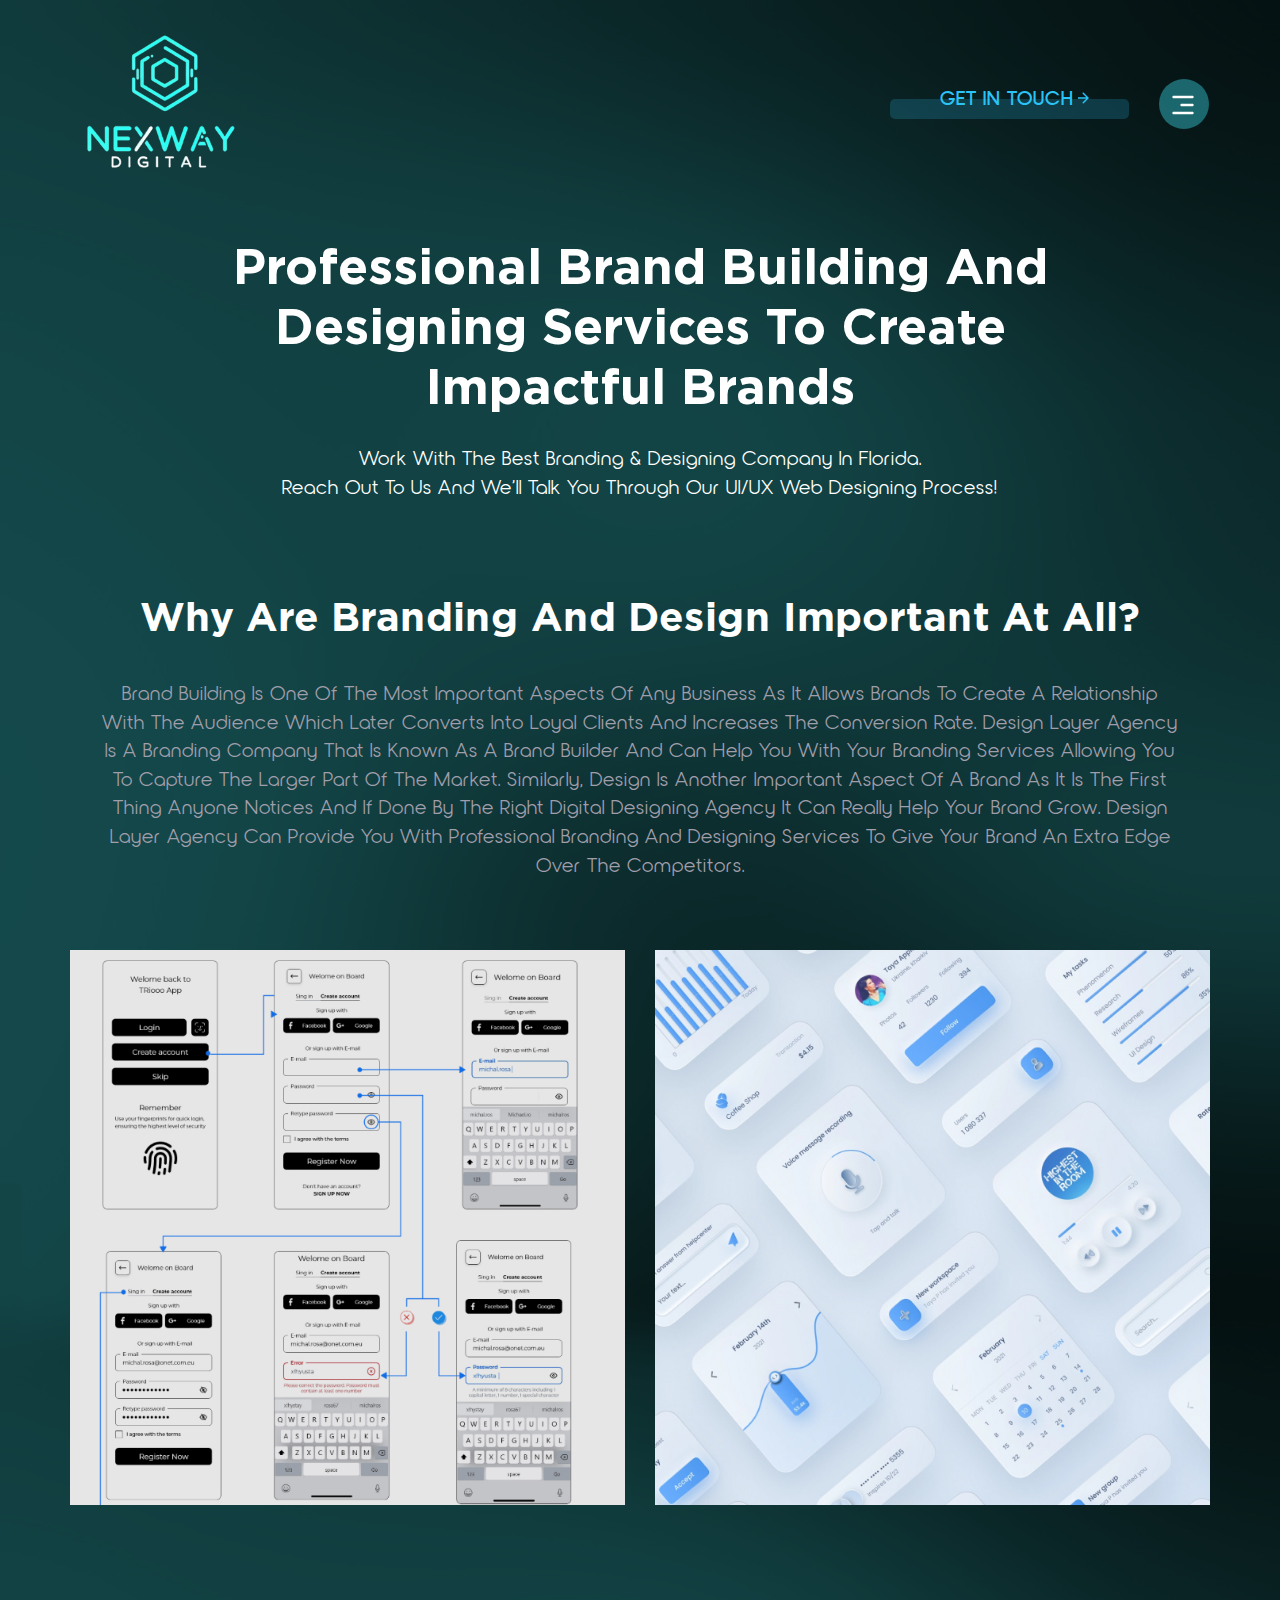
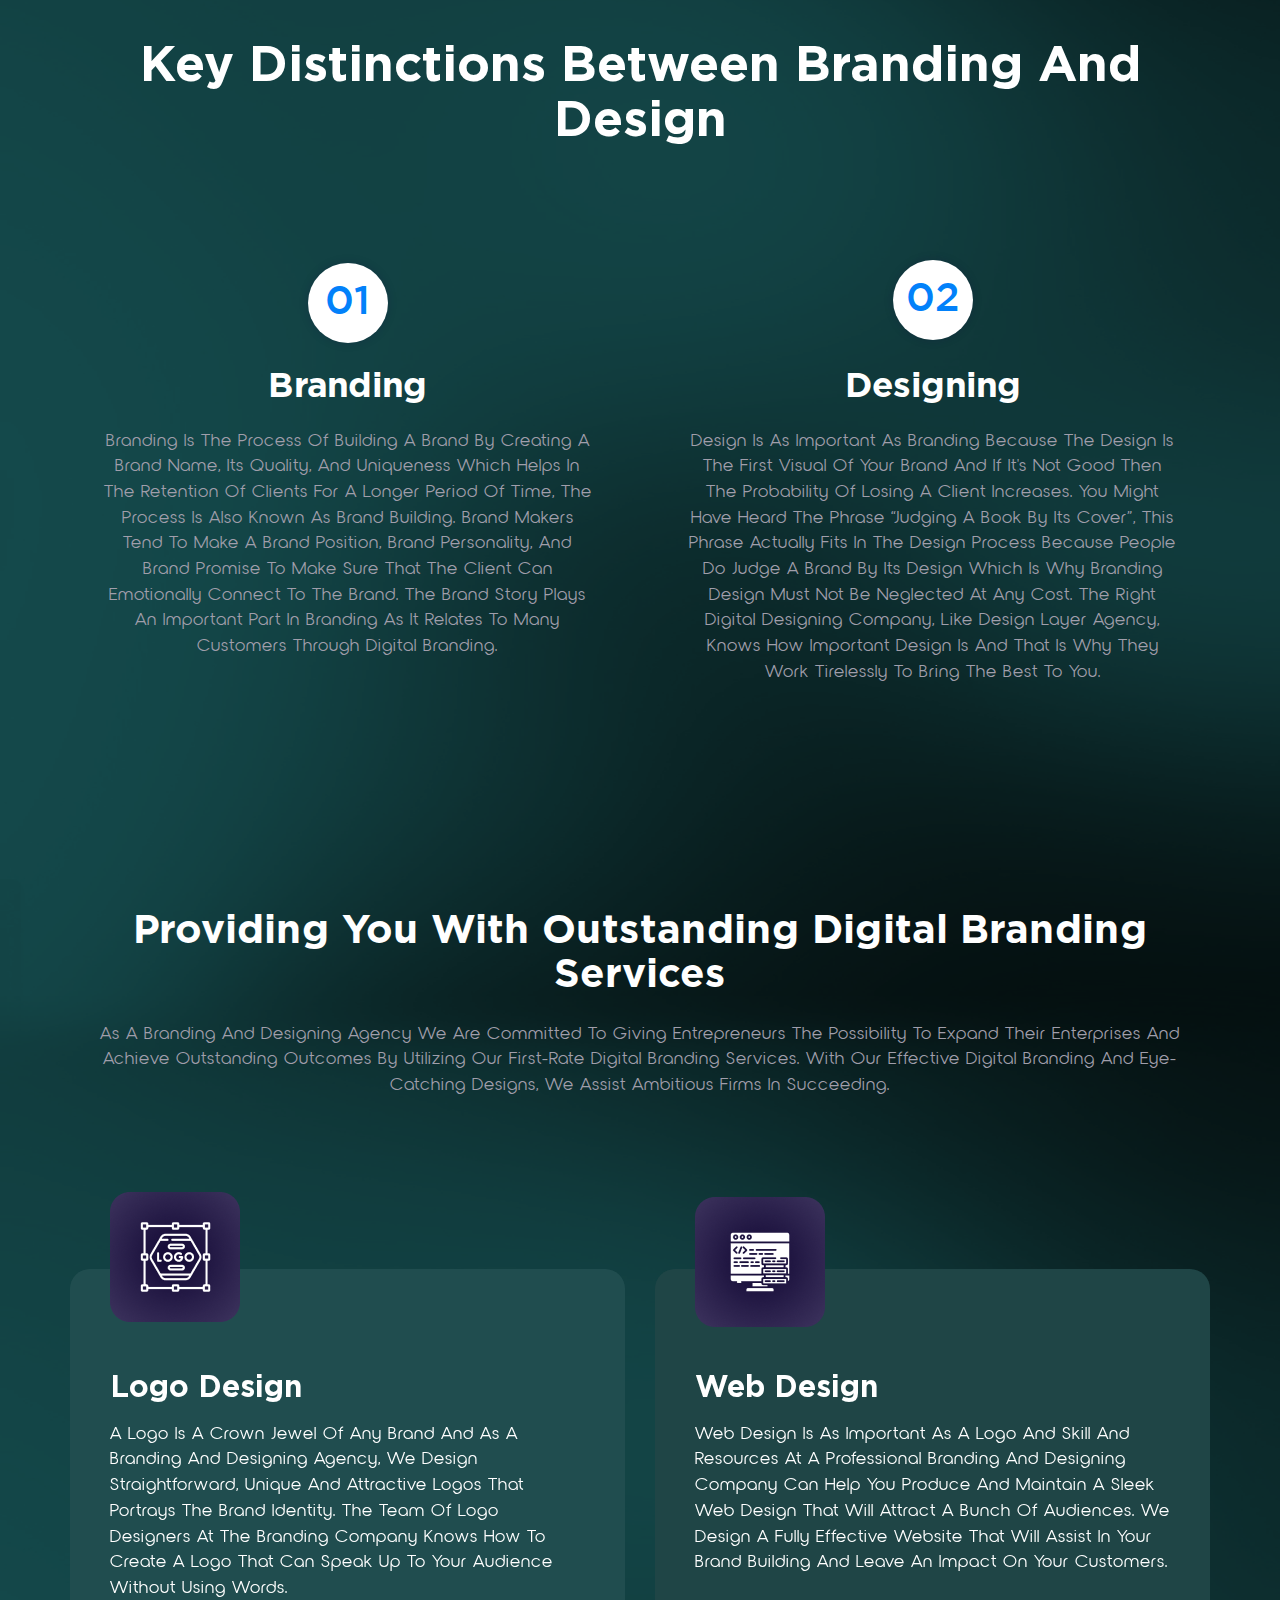
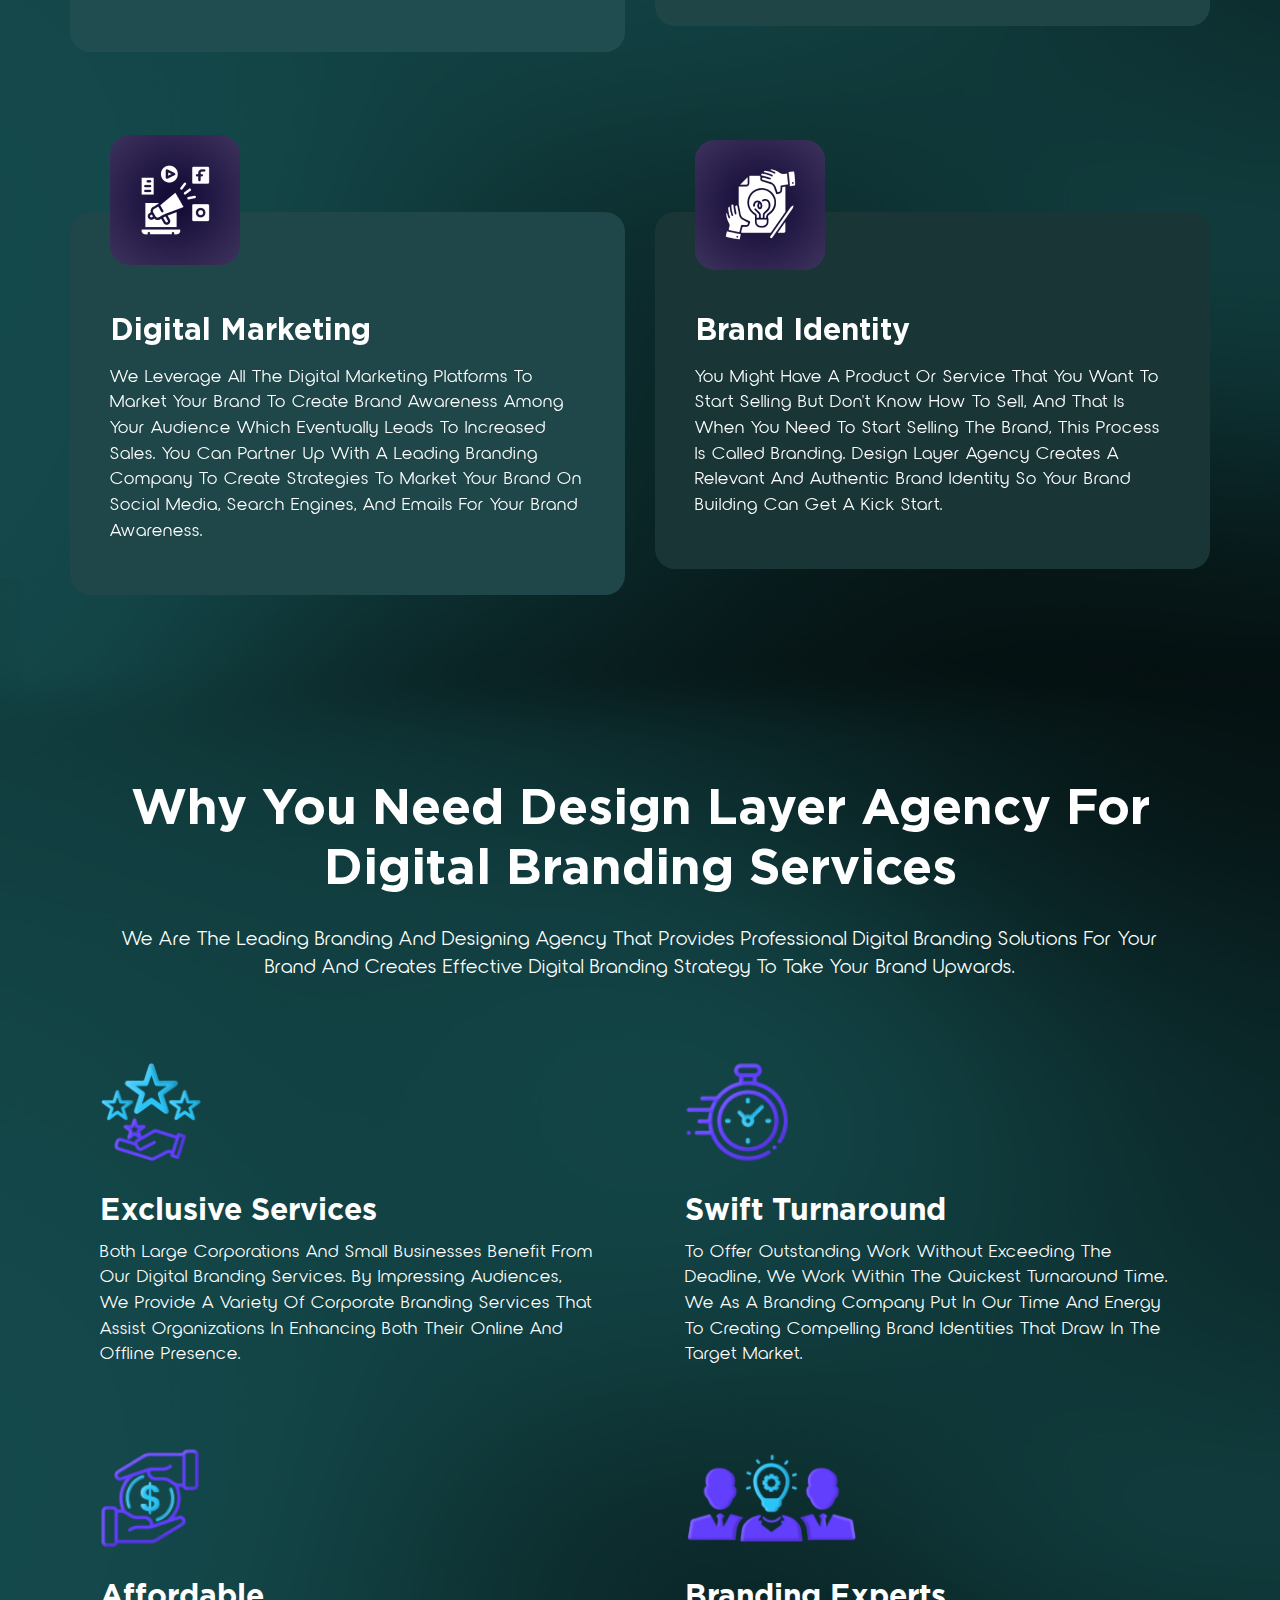
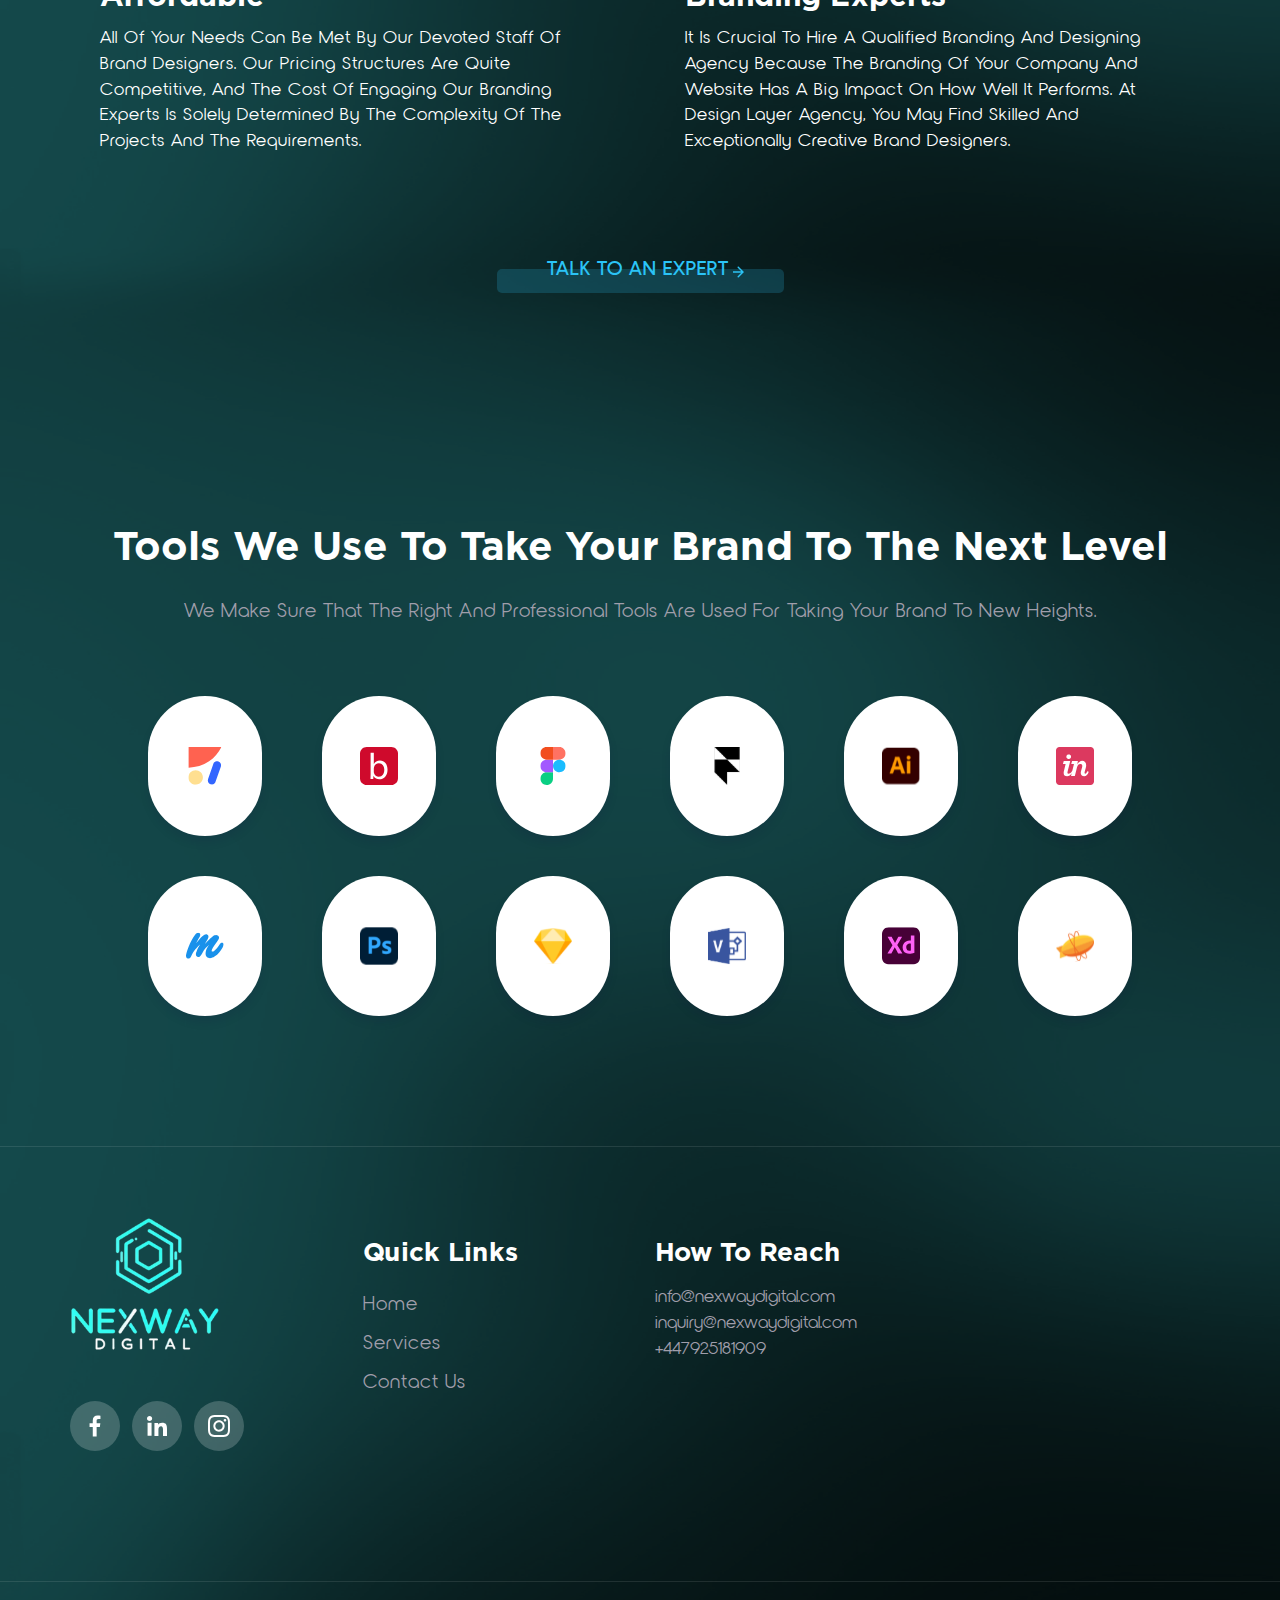
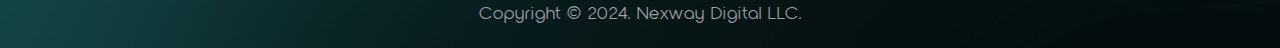
==== branding-designing/index.html @ 8178b251 "feat: shaheer jhfkusadhf" ====
<!DOCTYPE html>
<html lang="en-US">


<!-- Mirrored from www.designlayeragency.com/branding-designing/ by HTTrack Website Copier/3.x [XR&CO'2014], Tue, 12 Mar 2024 09:19:03 GMT -->
<!-- Added by HTTrack --><meta http-equiv="content-type" content="text/html;charset=UTF-8" /><!-- /Added by HTTrack -->
<head>
  <title>Branding and Designing Services - Design Layer Agency</title>
  <meta name="description" content="Work with the best branding & designing company in Florida. Reach out to us and we’ll talk you through our UI/UX web designing process!">
  <meta charset="utf-8">
<meta name="viewport" content="width=device-width,initial-scale=1">
<meta http-equiv="X-UA-Compatible" content="IE=edge">
<meta content="public">
<meta name="copyright" content="Copyright 2022 © Design Layer Agency." />
<meta name="language" content="en">
<meta name="format-detection" content="telephone=no">
<meta property="og:type" content="website">
<meta property="og:site_name" content="Design Layer Agency">
<meta name="geo.region" content="US-FL" />
<meta name="geo.placename" content="Florida" />
<meta name="geo.position" content="27.6648° N; 81.5158° W" />
<meta name="ICBM" content="27.6648° N, 81.5158° W" />
<style>
	._loader {
		position: fixed;
		top: 0;
		width: 100%;
		height: 100vh;
		display: flex;
		background-color: #0a2526;
		justify-content: center;
		align-items: center;
		z-index: 1000;
	}

	._loader img {
		width: 250px;
	}
</style>
<base >
<link rel="canonical" href="index.html">
<link rel="icon" href="../assets/images/favicon.png">
<!-- <link href="../assets/css/fontawesome.min.css" rel="stylesheet"> -->
<link href="../assets/css/style.css" rel="stylesheet">
<link rel="stylesheet" href="../maxcdn.bootstrapcdn.com/bootstrap/3.4.1/css/bootstrap.min.css">
<link rel="stylesheet" href="../assets/css/owl.carousel.min.css">
<link rel="stylesheet" href="../assets/css/owl.theme.default.min.css">
<link rel="stylesheet" href="../assets/fonts/stylesheet.css">
<meta name="google-site-verification" content="5ACDKNVQ5fo7oaI0GVsM3xFn8uontlA8M_yLb-QE9oM" />
<script type="application/ld+json">
{
  "@context": "https://schema.org",
  "@type": "Organization",
  "name": "Design Layer Agency",
  "alternateName": "Design layer agency",
  "url": "https://www.designlayeragency.com/",
  "logo": "https://www.designlayeragency.com/assets/images/logo.svg",
  "contactPoint": {
    "@type": "ContactPoint",
    "telephone": "+1 (305) 395-6482",
    "contactType": "sales",
    "contactOption": "TollFree",
    "areaServed": "US",
    "availableLanguage": "en"
  },
  "sameAs": [
    "https://www.facebook.com/designlayeragencyllc",
    "https://www.instagram.com/designlayeragency/",
    "https://www.linkedin.com/company/83519829/"
  ]
}
</script>

<!-- Google tag (gtag.js) --> <script async src="https://www.googletagmanager.com/gtag/js?id=G-TYD85VSV1M"></script> <script> window.dataLayer = window.dataLayer || []; function gtag(){dataLayer.push(arguments);} gtag('js', new Date()); gtag('config', 'G-TYD85VSV1M'); </script></head>

<body>
  <div class="_loader">
    <img src="../assets/images/nexway logo.png" loading="lazy" />
</div>
<header class="site-header">
    <div class="container">
        <nav class="navbar navbar-default">
            <div class="navbar-header">
                <a class="navbar-brand" href="index.html"><img src="../assets/images/nexway logo.png" class="main-logo"
                        alt="">
                </a>
            </div>
            <div class="main-nav">
                <ul class="nav navbar-nav">
                    <li class="btn-container btn-blue"><a href="javascript: void(0);">get in touch <img
                                src="../assets/images/arrow.png" alt="get in touch" class="lazy"></a></li>
                </ul>
                <div class="toggle-menu">
                    <a href="javascript:void(0)">
                        <img src="../assets/images/toggle-menu.svg" alt="menu" class="lazy">
                    </a>
                </div>
            </div>
        </nav>
    </div>
</header>
<section class="main-menu-nav" style=" background: #0a2526">
  <div class="hero-main-rp container">
    <div class="cancel-btn">
      <a href="javascript:void(0)">Menu<img src="../assets/images/cancel.svg" alt="cancel button" class="lazy"></a>
    </div>
    <div class="row">
      <div class="col-md-12">
          <div class="navbar-header">
              <a class="navbar-brand" href="index.html"><img src="../assets/images/nexway logo.png"
                      class="main-logo" alt=""></a>
          </div>
          <div class="menu-nav">
              <ul class="fancy-menu ">
                  <li><a href="index.html">Home</a></li>
                  <li><a href="../services/index.html">services</a></li>
                  <!-- <li><a href="javascipt: void(0);">about</a></li> -->
                  <!-- <li><a href="/blogs/">digital trends</a></li> -->
                  <li><a href="../contact/index.html">contact</a></li>
              </ul>
          </div>
          <div class="social-icons-head">
              <ul>
                  <li><a target="_blank" href="javascipt: void(0);"><img src="../assets/images/facebook-head.svg"
                              alt="facebook" class="lazy"></a></li>
                  <li><a target="_blank" href="javascipt: void(0);"><img src="../assets/images/linkedin-head.svg"
                              alt="linkedin" class="lazy"></a></li>
                  <li><a target="_blank" href="javascipt: void(0);"><img src="../assets/images/insta-head.svg"
                              alt="instagram" class="lazy"></a></li>
              </ul>
          </div>
      </div>
  </div>
  </div>
</section>  <section class="inner-banner service-banner inner-service-banner">
    <div class="hero-main-rp container">
      <div class="row">
        <div class="col-md-10">
          <h1>Professional Brand Building and Designing Services To Create Impactful Brands</h1>
          <p>Work with the best branding & designing company in Florida. <br />Reach out to us and we’ll talk you through our UI/UX web designing process!</p>
        </div>
      </div>
    </div>
  </section>
  <section class="inner-service-secone">
    <div class="hero-main-rp container">
      <div class="row">
        <div class="col-md-12">
          <h2>Why are branding and design important at all?</h2>
          <p>Brand building is one of the most important aspects of any business as it allows brands to create a relationship with the audience which later converts into loyal clients and increases the conversion rate. Design Layer Agency is a branding company that is known as a brand builder and can help you with your branding services allowing you to capture the larger part of the market. Similarly, design is another important aspect of a brand as it is the first thing anyone notices and if done by the right digital designing agency it can really help your brand grow. Design Layer Agency can provide you with professional branding and designing services to give your brand an extra edge over the competitors. </p>
        </div>
      </div>
      <div class="row">
        <div class="col-md-6">
          <img src="../assets/images/branding-img1.jpg" alt="branding" class="lazy">
        </div>
        <div class="col-md-6">
          <img src="../assets/images/branding-img2.jpg" alt="designing" class="lazy">
        </div>
      </div>
    </div>
  </section>
  <section class="inner-service-sectwo">
    <div class="hero-main-rp container">
      <h2> Key Distinctions Between Branding and Design</h2>
      <div class="row">
        <div class="col-md-6">
          <div class="ui-box">
            <div class="head">
              <h3>01</h3>
            </div>
            <div class="contnt">
              <h4>Branding </h4>
              <p>Branding is the process of building a brand by creating a brand name, its quality, and uniqueness which helps in the retention of clients for a longer period of time, the process is also known as brand building. Brand makers tend to make a brand position, brand personality, and brand promise to make sure that the client can emotionally connect to the brand. The brand story plays an important part in branding as it relates to many customers through digital branding.</p>
            </div>
          </div>
        </div>
        <div class="col-md-6 mobile-bottom">
          <div class="ui-box">
            <div class="head">
              <h3>02</h3>
            </div>
            <div class="contnt">
              <h4>Designing</h4>
              <p>Design is as important as branding because the design is the first visual of your brand and if it's not good then the probability of losing a client increases. You might have heard the phrase “judging a book by its cover”, this phrase actually fits in the design process because people do judge a brand by its design which is why branding design must not be neglected at any cost. The right digital designing company, like Design Layer Agency, knows how important design is and that is why they work tirelessly to bring the best to you.</p>
            </div>
          </div>
        </div>
      </div>
    </div>
  </section>
  <section class="inner-service-secthree">
    <div class="hero-main-rp container">
      <h2> Providing you with outstanding digital branding services</h2>
      <p>As a branding and designing agency we are committed to giving entrepreneurs the possibility to expand their enterprises and achieve outstanding outcomes by utilizing our first-rate digital branding services. With our effective digital branding and eye-catching designs, we assist ambitious firms in succeeding.</p>
      <div class="row">
        <div class="col-md-6">
          <div class="web-design-box">
            <div class="head">
              <img src="../assets/images/logo-design.png" alt="logo designing" class="lazy">
            </div>
            <div class="contnt">
              <h3>Logo Design</h3>
              <p>A logo is a crown jewel of any brand and as a branding and designing agency, we design straightforward, unique and attractive logos that portrays the brand identity. The team of logo designers at the branding company knows how to create a logo that can speak up to your audience without using words. </p>

            </div>
          </div>
        </div>
        <div class="col-md-6">
          <div class="web-design-box">
            <div class="head">
              <img src="../assets/images/web-design.png" alt="web designing" class="lazy">
            </div>
            <div class="contnt">
              <h3>Web Design</h3>
              <p>Web design is as important as a logo and skill and resources at a professional branding and designing company can help you produce and maintain a sleek web design that will attract a bunch of audiences. We design a fully effective website that will assist in your brand building and leave an impact on your customers. </p>

            </div>
          </div>
        </div>
      </div>
      <div class="row">
        <div class="col-md-6">
          <div class="web-design-box">
            <div class="head">
              <img src="../assets/images/digital-marketing.png" alt="digital marketing" class="lazy">
            </div>
            <div class="contnt">
              <h3>Digital Marketing</h3>
              <p>We leverage all the digital marketing platforms to market your brand to create brand awareness among your audience which eventually leads to increased sales. You can partner up with a leading branding company to create strategies to market your brand on social media, search engines, and emails for your brand awareness.</p>
            </div>
          </div>
        </div>
        <div class="col-md-6">
          <div class="web-design-box">
            <div class="head">
              <img src="../assets/images/brand-identity.png" alt="brand identity" class="lazy">
            </div>
            <div class="contnt">
              <h3>Brand Identity</h3>
              <p>You might have a product or service that you want to start selling but don't know how to sell, and that is when you need to start selling the brand, this process is called branding. Design Layer Agency creates a relevant and authentic brand identity so your brand building can get a kick start. </p>

            </div>
          </div>
        </div>
      </div>
    </div>
  </section>
  <section class="inner-service-secfive">
    <div class="hero-main-rp container">
      <h2> Why You Need Design Layer Agency For Digital Branding Services</h2>
      <p>We are the leading branding and designing agency that provides professional digital branding solutions for your brand and creates effective digital branding strategy to take your brand upwards. </p>
      <div class="row">
        <div class="col-md-6">
          <div class="web-design-box">
            <div class="head">
              <img src="../assets/images/exclusive.png" alt="design layer agency" class="lazy">
            </div>
            <div class="contnt">
              <h3>Exclusive Services</h3>
              <p>Both large corporations and small businesses benefit from our digital branding services. By impressing audiences, we provide a variety of corporate branding services that assist organizations in enhancing both their online and offline presence.</p>
            </div>
          </div>
        </div>
        <div class="col-md-6">
          <div class="web-design-box">
            <div class="head">
              <img src="../assets/images/swift.png" alt="swift" class="lazy">
            </div>
            <div class="contnt">
              <h3>Swift Turnaround</h3>
              <p>To offer outstanding work without exceeding the deadline, we work within the quickest turnaround time. We as a branding company put in our time and energy to creating compelling brand identities that draw in the target market.</p>
            </div>
          </div>
        </div>
      </div>
      <div class="row">
        <div class="col-md-6">
          <div class="web-design-box">
            <div class="head">
              <img src="../assets/images/affordable.png" alt="affordable" class="lazy">
            </div>
            <div class="contnt">
              <h3>Affordable</h3>
              <p>All of your needs can be met by our devoted staff of brand designers. Our pricing structures are quite competitive, and the cost of engaging our branding experts is solely determined by the complexity of the projects and the requirements.</p>
            </div>
          </div>
        </div>
        <div class="col-md-6">
          <div class="web-design-box">
            <div class="head">
              <img src="../assets/images/branding-expert.png" alt="branding expert" class="lazy">
            </div>
            <div class="contnt">
              <h3>Branding Experts</h3>
              <p>It is crucial to hire a qualified branding and designing agency because the branding of your company and website has a big impact on how well it performs. At Design Layer Agency, you may find skilled and exceptionally creative brand designers.</p>
            </div>
          </div>
        </div>
      </div>
      <div class="readmore-sec-home">
        <div class="btn-container btn-blue" style="margin: 0 auto;">
          <a href="javascript:void(Tawk_API.toggle())">talk to an expert <img src="../assets/images/arrow.png" alt="contact us" class="lazy"></a>
        </div>
      </div>
    </div>
  </section>
  <section class="inner-service-secsix">
    <div class="hero-main-rp container">
      <h2> Tools We Use To Take Your Brand To The Next Level</h2>
      <p>We make sure that the right and professional tools are used for taking your brand to new heights.</p>
      <div class="creativity">
        <ul>
          <li><img src="../assets/images/c1.svg" alt="figma" class="lazy"></li>
          <li><img src="../assets/images/c2.svg" alt="designing" class="lazy"></li>
          <li><img src="../assets/images/c3.svg" alt="figma" class="lazy"></li>
          <li><img src="../assets/images/c4.svg" alt="illustrator" class="lazy"></li>
          <li><img src="../assets/images/c5.svg" alt="photoshop xd" class="lazy"></li>
          <li><img src="../assets/images/c6.svg" alt="logo designing" class="lazy"></li>
          <li><img src="../assets/images/c7.svg" alt="ui and ux designing" class="lazy"></li>
          <li><img src="../assets/images/c8.svg" alt="web designing" class="lazy"></li>
          <li><img src="../assets/images/c9.svg" alt="web app design" class="lazy"></li>
          <li><img src="../assets/images/c10.svg" alt="custom design" class="lazy"></li>
          <li><img src="../assets/images/c11.svg" alt="brand designing" class="lazy"></li>
          <li><img src="../assets/images/c12.svg" alt="branding and designing" class="lazy"></li>
        </ul>
      </div>
    </div>
  </section>

  <script>
    $('.desgin-process a').click(function(e) {
      e.preventDefault();

      let box = $(this).parent('.process-box');

      $('.process-box.active .heading-process').fadeIn();
      $('.process-box.active .inner-box-process').fadeOut();
      $('.process-box.active').removeClass('active');

      $(box).find('.heading-process').fadeOut();
      $(box).find('.inner-box-process').fadeIn();
      $(box).addClass('active');
    })
  </script>
  <!--Start Footer-->
  <script type="text/javascript" src="../assets/js/sparkles.js"></script>
<script src="../../ajax.googleapis.com/ajax/libs/jquery/3.6.0/jquery.min.js"></script>
<script src="../../maxcdn.bootstrapcdn.com/bootstrap/3.4.1/js/bootstrap.min.js"></script>
<script src="../assets/js/owl.carousel.min.js"></script>
    <footer class="main-footer">

      <div class="footer-row2">
        <div class="container">
            <div class="row">
                <div class="col-lg-3">
                    <a href="index.html">
                        <img src="../assets/images/nexway logo.png" class="main-logo" alt="">
                    </a>
                    <ul class="social-footer">
                        <li><a target="_blank" href="javascipt: void(0);"><img src="../assets/images/facebook.svg"
                                    alt="facebook" class="lazy"></a></li>
                        <li><a target="_blank" href="javascipt: void(0);"><img src="../assets/images/linkdin.svg"
                                    alt="linkedin" class="lazy"></a></li>
                        <li><a target="_blank" href="javascipt: void(0);"><img src="../assets/images/instagram.svg"
                                    alt="instagram" class="lazy"></a></li>
                    </ul>
                    
                </div>
                <!-- <div class="col-lg-3">
                    <h3>services</h3>
                    <ul class="footer-links">
                        <li><a href="javascipt: void(0);">Branding & Designing</a></li>
                        <li><a href="javascipt: void(0);">Digital Marketing & Sales
                                Optimization</a></li>
                        <li><a href="javascipt: void(0);">Web & Mobile App Development</a></li>
                    </ul>
                </div> -->
                <div class="col-lg-3">
                    <h3>quick links</h3>
                    <ul class="footer-links">
                        <li><a href="../index.html">Home </a></li>
                        <li><a href="./services/index.html">Services</a></li>
                        <li><a href="./contact/index.html">Contact Us</a></li>
                    </ul>
                </div>
                <div class="col-lg-3">
                    <!-- <h3><img src="assets/images/usa-flag.png" alt="usa branch" class="lazy">USA Branch</h3>
                    <p>Registered Office 450 South Orange Avenue, 7th Floor, Orlando, FL 32807</p> -->
                    <h3>How to Reach</h3>
                    <a href="mailto: info@nexwaydigital.com" class="cntct-footer">info@nexwaydigital.com</a>
                    <a href="mailto: inquiry@nexwaydigital.com" class="cntct-footer">inquiry@nexwaydigital.com</a>
                    <br>
                    <a href="tel:+447925181909" class="cntct-footer">+447925181909</a>
                    <br>
                    <!--<h3><img src="assets/images/uk-flag.png" alt="uk branch" class="lazy">UK Branch</h3>-->
                    <!--<p>4 Mann Island, Liverpool L3 1BP, UK</p>-->
                    <!--<a href="tel:+13053956482" class="cntct-footer">+44 161-791-2510</a>-->
                    <!--<a href="mailto:info@designlayeragency.com" class="cntct-footer">info@designlayeragency.com</a>-->
                </div>
            </div>
        </div>
    </div>
    <div class="footer-siteinfo">
        <div class="container">
            <div class="row">
                <div class="col-md-12">
                    <p>Copyright © 2024. <a href="javascript:;">Nexway Digital LLC</a>.</p>
                </div>
            </div>
        </div>
    </div>
    </footer>
<script type="text/javascript">
    $(document).ready(function() {
        $('.owl-case-study').owlCarousel({
            loop: true,
            items: 1,
            stagePadding: 130,
            center: true,
            margin: 60,
            dots: false,
            // autoplay:true,
            responsiveClass: true,

            responsive: {
                0: {
                    items: 1
                },
                320: {
                    items: 1,
                    stagePadding: 30,
                    margin: 20,
                    center: false,
                },
                414: {
                    items: 1,
                    stagePadding: 30,
                    margin: 20,
                    center: false,
                },
                600: {
                    items: 1,
                    stagePadding: 50,
                    margin: 20
                },
                1024: {
                    items: 1,
                    stagePadding: 50,
                    margin: 20
                },
                1025: {
                    items: 1,
                    stagePadding: 50,
                    margin: 20
                }
            }
        });
        $('.owl-testimonials').owlCarousel({
            loop: true,
            items: 1,
            center: true,
            margin: 30,
            autoplay: true,
            navText: ["<img src='/assets/images/right-arrow.svg'>", "<img src='../assets/images/left-arrow.svg'>"],
            nav: true,
            // stagePadding: 150,
            dots: false,
            responsiveClass: true,

            responsive: {
                0: {
                    items: 1,
                    nav: true
                },
                414: {
                    items: 1,
                    nav: false
                },
                600: {
                    items: 1,
                    nav: false
                },
                1000: {
                    items: 1,
                }
            }
        });
        $('.owl-industries').owlCarousel({
            loop: true,
            items: 1,
            margin: 30,
            // autoplay:true,
            navText: ["<img src='/assets/images/left-arrow-abt.svg'>", "<img src='../assets/images/right-arrow-abt.svg'>"],
            nav: true,
            // stagePadding: 150,
            dots: false,
            responsiveClass: true,

            responsive: {
                0: {
                    items: 1,
                },
                600: {
                    items: 2,
                },
                1000: {
                    items: 4,
                }
            }
        });
        $('.portfolio-slider').owlCarousel({
            loop: true,
            items: 1,
            margin: 30,
            navText: ["<img src='/assets/images/left-arrow-abt.svg'>", "<img src='../assets/images/right-arrow-abt.svg'>"],
            nav: true,
            dots: false,
            responsiveClass: true,
            responsive: {
                0: {
                    items: 1,
                },
                600: {
                    items: 1,
                },
                1000: {
                    items: 2,
                }
            }
        });
        $('.owl-related-blogs').owlCarousel({
            loop: true,
            items: 1,
            margin: 30,
            navText: ["<img src='/assets/images/left-arrow-abt.svg'>", "<img src='../assets/images/right-arrow-abt.svg'>"],
            nav: true,
            dots: false,
            responsiveClass: true,
            responsive: {
                0: {
                    items: 1,
                },
                600: {
                    items: 1,
                },
                1000: {
                    items: 3,
                }
            }
        });
    });
    jQuery(document).on('click', '.service-tabs-section .nav li a', function(event) {
        event.preventDefault();

        jQuery('html, body').animate({
            scrollTop: jQuery(jQuery.attr(this, 'href')).offset().top
        }, 1400);
    });
    $(document).ready(function() {
        $(".service-tabs-section .nav li").click(function() {
            if (!$(this).hasClass('active')) {
                $(".service-tabs-section .nav li").removeClass("active");
                $(this).addClass("active");
            }
        });
    });
    $('.toggle-menu').click(function(e) {
        e.preventDefault();
        $('.main-menu-nav').toggleClass('show');
    })
    $('.cancel-btn').click(function(e) {
        e.preventDefault();
        $('.main-menu-nav').toggleClass('show');
    })
</script>
<script>
    $('.testimonials-box .readmore').click(function() {
        $(this).parents('.testimonials-box').find('span').fadeIn();
        $(this).fadeOut();
    })
</script>
<script>
    var isloading = true;

    function removeLoading() {
        if (isloading) {
            $("head").append(`<link rel="stylesheet" href="https://cdn.jsdelivr.net/npm/@fortawesome/fontawesome-free@6.1.1/css/fontawesome.min.css" integrity="sha384-zIaWifL2YFF1qaDiAo0JFgsmasocJ/rqu7LKYH8CoBEXqGbb9eO+Xi3s6fQhgFWM" crossorigin="anonymous">
         <script src="https://cdnjs.cloudflare.com/ajax/libs/jquery.lazyload/1.9.1/jquery.lazyload.js" integrity="sha512-FwqNPb8ENFXApJKNgRgYq5ok7VoOf5ImaOdzyF/xe/T5jdd/S0xq0CXBLDhpzaemxpQ61X3nLVln6KaczwhKgA==" crossorigin="anonymous" referrerpolicy="no-referrer"><\/script>
         <script type="text/javascript">
var Tawk_API=Tawk_API||{}, Tawk_LoadStart=new Date();
(function(){
var s1=document.createElement("script"),s0=document.getElementsByTagName("script")[0];
s1.async=true;
s1.src='https://embed.tawk.to/6318b3c554f06e12d8934fe5/1gcc7sfv7';
s1.charset='UTF-8';
s1.setAttribute('crossorigin','*');
s0.parentNode.insertBefore(s1,s0);
})();
<\/script>
         `);

            $('.myLazy').each(function() {
                $(this).attr("src", $(this).attr('data-src'))
            })
            isloading = false
        }
    }
    $(document).mousemove(removeLoading)
    $(document).on("touchmove", removeLoading)
    setInterval(removeLoading, 15000);
</script>
<script type="text/javascript">
    const sparkles = new Sparkles({
        imagesArray: [
            "assets/images/React.svg",
            "../assets/images/Vue.svg",
            "../assets/images/Angular.svg",
            "../assets/images/PHP.svg",
            "../assets/images/Laravel.svg",
            "../assets/images/Symfony.svg",
            "../assets/images/Nest.svg",
            "../assets/images/Node.svg",
            "../assets/images/Swift.svg",
            "../assets/images/Mariadb.svg",
            "../assets/images/Postgre.svg",
            "../assets/images/AWS.svg",
            "../assets/images/Azure.svg",
            "../assets/images/Docker.svg",
            "../assets/images/Sketch.svg",
            "../assets/images/Figma.svg",
            "../assets/images/XD.svg",
            "../assets/images/PS.svg",
            "../assets/images/AI.svg",
        ],
        canvasId: 'canvas',
        numLines: 40000,
        fieldOfView: 15,
        color: '#623EFD',
        timeout: 2500,
        targetCoefficient: 0.010,
        compressionSpeed: 2.8,
    });
    sparkles.init();
</script>
<script>
    var vid = document.getElementById("myVideo");
    vid.playbackRate = 4;
</script>
<script>
    window.addEventListener('load', function() {
        $("head").append(`<script type="text/javascript" src="../assets/js/particle-image.js"><\/script>`);
        $('._loader').fadeOut();
        let options = {
            root: document,
            rootMargin: '0px',
            threshold: 0.5
        }
        var count = 0
        let callback = (entries, observer) => {
            entries.forEach(entry => {
                if (entry.isIntersecting) {
                    entry.target.classList.add("clip-animate");
                }
            });
        };

        let observer = new IntersectionObserver(callback, options);


        let target = document.querySelectorAll('.animate-in-future');

        target.forEach(animateOnIntersection);

        function animateOnIntersection(item, index) {
            observer.observe(item);
        }
    })
</script>  <!--End Footer-->
</body>


<!-- Mirrored from www.designlayeragency.com/branding-designing/ by HTTrack Website Copier/3.x [XR&CO'2014], Tue, 12 Mar 2024 09:19:08 GMT -->
</html>
---- assets/css/style.css ----
/* width */
::-webkit-scrollbar {
    width: 10px;
  }
  
  /* Track */
  ::-webkit-scrollbar-track {
    background: #070513;
  }
  
  /* Handle */
  ::-webkit-scrollbar-thumb {
    background: #0a2526;
      border-radius: 30px
  }
  
  /* Handle on hover */
  ::-webkit-scrollbar-thumb:hover {
    background: #311d87;
  }
body {
    background-image: url('../images/body.png');
    background-color: #0a2526 !important;
    background-size: 100% 100%;
    background-repeat: repeat;
    background-blend-mode: overlay; 
}
p{
    font-family: 'Nordeco';
    font-style: normal;
    font-size: 20px;
    color: #A09EAB;
    text-transform: capitalize;
    letter-spacing: 1px;

}
section#page404 {
      display: flex;
      justify-content: center;
      align-items: center;
      flex-wrap: wrap;
      flex-direction: column;
    min-height: 100vh;
}
section.homepage-sectionsecond .col-lg-6.gsap-fixed-sidebar {
    padding-top: 100px;
    position: sticky;
    top: 0;
}
section#page404 h3{
    font-family: 'Gotham';
font-style: normal;
font-weight: 400;
font-size: 40px;
line-height: 150%;
text-align: center;
text-transform: capitalize;
color: #FFFFFF;
}
.banner-content{
    display: flex;
    flex-direction: column;
    justify-content: center;
    align-items: center;
    text-align: center;
    margin-top: 60px;
}
section#page404 .btn-blue {
    margin-left: auto;
    margin-right: auto;
}
.mx-auto{
    margin:auto;
}
section#page404 .img{
    max-width: 100%;
    width: 600px;
}
a.readmore {
    color: #2bc4f7;
}



.btn-container{
    position: relative;
    padding: 0 !important;
    width: max-content;
}
.btn-container button,
.btn-container a{
    position: relative;    
    text-transform: uppercase;
    font-family: 'Nordeco';
    font-style: normal;
    font-weight: 600;
    font-size: 20px;
    padding-top: 10px !important;
    padding-bottom: 10px !important;
    padding-left: 50px !important;
    outline: none;
    box-shadow: none;
    background: transparent;
    border: none;
    text-decoration: none !important;
    display: block;
    letter-spacing: 1px;
    padding-right: 55px !important;
}

.btn-container::after{
    content: '';
    opacity: 0.2;
    border-radius: 5px;
    width: 100%;
    height: 50%;
    position: absolute;
    bottom: 0;
    left: 0;
    pointer-events: none;
    transition: 0.6s;
    
}
 .btn-container img {
    transition: 0.6s;
    position: absolute;
    bottom: 15px;
    margin-left: 4px;
}
.btn-container:hover img {
    transform: translateX(10px);
}
.btn-container:hover:after{
    height: 100%;
}

.btn-sm button,
.btn-sm a{
    font-style: normal;
    font-weight: 600;
    font-size: 16px;
    padding-top: 10px !important;
    padding-bottom: 10px !important;
    padding-left: 40px !important;
    padding-right: 45px !important;
}


.btn-blue button,
.btn-blue a {
    color: #2BC4F7 !important;
}
.btn-blue:after {
    background: #2BC4F7;
}
.btn-blue:hover:after {
    background: #2BC4F7;
    opacity: 0.25;
}

.btn-pirple button,
.btn-pirple a {
    color: #623EFD !important;
}
.btn-pirple:after {
    background: #623EFD;
}




.site-header .navbar {
    display: flex;
    justify-content: flex-start;
    flex-flow: row nowrap;
    align-items: center;
    background: transparent;
    border-color: transparent;
    margin-bottom: 0px;
    padding-bottom: 16px;
} 


.site-header {
    padding-top: 30px;
    /* padding-bottom: 30px; */
    margin-bottom: 30px;
    background: transparent;
    position: absolute;
    width: 100%;
    z-index: 999;
    /* border-bottom: solid 1px #2BC4F720 ; */
}


.site-header .main-nav {
    width: 100%;
    display: flex;
    justify-content: flex-end;
}
.site-header .main-nav .nav .btn-header {
    margin-left: 24px;
    margin-right: 32px;
}
.site-header .navbar-header .navbar-brand {
    float: none;
    height: auto;
    display: inline-block;
    padding-top: 0.3125rem;
    padding-bottom: 0.3125rem;
    margin-right: 1rem;
    font-size: 1.25rem;
    line-height: inherit;
    white-space: nowrap;
}


.toggle-menu {
    background: #3eecfd61;
    padding-top: 10px;
    padding-left: 8px;
    border-radius: 30px;
    height: 50px;
    width: 50px;
    margin-left: 30px;
    cursor: pointer;
}


.headr-icon {
    padding-top: 24px;
    margin-bottom: 0px;
    display: flex;
    list-style: none;
    padding-left: 0px;
    align-items: center;
}



/* Home */
section.homepage-banner {    
    background-image: url('../images/banner.png');    
    background-size: 100% 100%;
    border-bottom: solid 1px #2BC4F720;
    min-height: 95vh;
    display: flex;
    justify-content: center;
    align-items: center;
    overflow-x: hidden !important;
        padding: 150px 0;
}

section.homepage-banner .btn-blue.btn-container {
    margin-top: 20px;
    margin-bottom: 20px;
}
section.homepage-banner .col-lg-7 {
    padding-top: 90px;
}
section.homepage-banner .row h1 {
    font-style: normal;
    font-weight: bold;
    font-size: 60px;
    color: #FFFFFF;
    font-family: 'Gotham';
    line-height: 1.2;
    margin-bottom: 30px;
    margin-top: 0px;
}
section.homepage-banner h5 {
    margin-bottom: 0px;
    line-height: 120%;
    padding: 8px 20px;
    width: max-content;
    border-radius: 30px;
    text-transform: uppercase;
    color: #fff;
    font-family: 'Nordeco';
    font-style: normal;
    font-weight: 800;
    font-size: 30px;
    -webkit-text-fill-color: transparent;
    -webkit-text-stroke-width: 1px;
    -webkit-text-stroke-color: #2BC4F7;
}

section.homepage-banner .row p {
    font-family: 'Nordeco';
    font-size: 20px;
    color: #A09EAB;
    letter-spacing: 1px;
}
section.homepage-banner .row p b {
    color: #fff;
    font-weight: 600;
    text-transform: uppercase;
    letter-spacing: 2px;
}

#scene_wrap, #scene_wrap *{
    pointer-events: none;
}
#scene_wrap {
    position: absolute;
    width: 100%;
    pointer-events: none;
    height: 100%;
    overflow-x: hidden !important ;
}

#scene_wrap #scene {
    width: 100%;    height: 100%;

}
#scene .layer {
    position: absolute;
}

#scene .layer:first-child {
    top: 80% !important;
    left: 16% !important;
    transform: translateY(-50%);
}
#scene .layer:nth-child(2) {
    left: 50% !important;
    top: 20% !important;
}
#scene .layer:nth-child(3) {
    left: 17% !important;
    top: 20% !important;
}
#scene .layer:nth-child(4) {
    top: 80% !important;
    left: 56% !important;
}

#scene .layer:nth-child(5) {
    left: 90% !important;
    top: 80% !important;
}
.headr-icon li {
    padding-right: 35px;
}
.anmiation-wrapper{
    height: 70px;
    overflow-y:hidden ;
}

.string {
    display: inline-flex;
    flex-direction: column;
    text-align: left;
    animation: move 5s ease-in-out infinite;
}
.building {
    position: relative;
    top: 0;
}
  @keyframes move {
    0%{
        transform: translatey(0);
      }
    10%{        
        transform: translatey(0);
    }
    20% {
      transform: translatey(-25%);
      opacity: 1;
    }    
    30% {
        transform: translatey(-25%);
        opacity: 1;
      }
    40% {
    transform: translatey(-50%);
    }
    50% {
      transform: translatey(-50%);
    }
    60% {
        transform: translatey(-75%);
      }  
    70% {
      transform: translatey(-75%);
    }
    100% {
        transform: translatey(0);
      }
  }

.one{
    background: linear-gradient(91.25deg, #2BC4F7 -1.23%, #623EFD 100.67%);
-webkit-background-clip: text;
-webkit-text-fill-color: transparent;
background-clip: text;
text-fill-color: transparent;
}
.two{
    background: linear-gradient(91.25deg, #623EFD -1.23%, #2BC4F7 100.67%);
-webkit-background-clip: text;
-webkit-text-fill-color: transparent;
background-clip: text;
text-fill-color: transparent;
}
.three{
    background: linear-gradient(91.25deg, #E94234 -1.23%, #623EFD 100.67%);
-webkit-background-clip: text;
-webkit-text-fill-color: transparent;
background-clip: text;
text-fill-color: transparent;
}
.four{
    background: linear-gradient(-90deg, #E94234 -1.23%, #623EFD 100.67%);
-webkit-background-clip: text;
-webkit-text-fill-color: transparent;
background-clip: text;
text-fill-color: transparent;
}

/*----home header animation------*/
div#particle-image {
    position: absolute;
    top: 50%;
    right: 5%;
    width: 50%;
    height: 100%;
    transform: translateY(-50%);
    animation: canvas-opacity 2s linear forwards;
    animation-delay: .3s;
    opacity: 0;
}
#canvas{
    width:100%;
     height:
     500px
}
div#particle-image canvas{

    animation: canvas-move 1.9s ease-in-out infinite;
}
@keyframes canvas-opacity{
  to{
    opacity: 1;
  }
}
@keyframes canvas-move{
  0%{
    transform: translate(0, 0);
  }
  50%{
    transform: translate(20px, 0);
  }
  100%{
    transform: translate(0, 0);
  }
}

/* Banner end */

section.homepage-sectionone {
    padding-top: 80px;
    padding-bottom: 80px;
    filter: brightness(1.5) grayscale(1);
}

section.homepage-sectionone h2 {
    font-family: 'Gotham';
    font-style: normal;
    font-size: 50px;
    color: #fff;
    margin-top: 0px;
    margin-bottom: 0px;
    padding-bottom: 0px;
    text-transform: capitalize;
    line-height: 1.2;
    font-weight: bold;
}

section.homepage-sectionone .row {
    align-items: center;
}

section.homepage-sectionone .p-left {
    font-family: 'Nordeco';
    font-style: normal;
    /* font-weight: 300; */
    font-size: 20px;
    color: #A09EAB;
    text-transform: capitalize;
    padding-right: 50px;
    padding-top: 30px;
    letter-spacing: 1px;
}


section.homepage-sectionsecond {
    padding-top: 80px;
    padding-bottom: 80px;
    border-bottom: solid 1px #2BC4F720;
}

section.homepage-sectionsecond h2 {
    text-align: center;
    font-style: normal;
    font-weight: bold;
    font-size: 50px;
    font-family: 'Gotham';
    color: #fff;
    text-transform: capitalize;
    margin-top: 0px;
    margin-bottom: 0px;
    padding-bottom: 30px;
}
section.homepage-sectionsecond h3 a {
     text-align: left;
    font-style: normal;
    font-size: 35px;
    font-family: 'Gotham';
    color: #fff;
    text-transform: capitalize;
    margin-top: 0px;
    margin-bottom: 0px;
    padding-bottom: 30px;
    padding-top: 20px;
}
section.homepage-sectionsecond h3 {
    text-align: left;
    font-style: normal;
    font-weight: bold;
    font-size: 35px;
    font-family: 'Gotham';
    color: #fff;
    text-transform: capitalize;
    margin-top: 0px;
    margin-bottom: 0px;
    padding-bottom: 20px;
    padding-top: 10px;
}
section.homepage-sectionsecond h3 a:hover {
    text-decoration: none;
}

.services-home .text-blck span:after {
    content: '';
    height: 12px;
    width: 12px;
    background: #2BC4F7;
    display: block;
    border-radius: 100%;
    order: 2;
}
.services-home .text-blck span:before {
    content: '';
    height: 3px;
    width: 50px;
    background: #2BC4F7;
    display: block;
    margin-left: 20px;
    order: 1;
}
.p-center {
    font-family: 'Nordeco';
    letter-spacing: 1px;
    font-style: normal;
    font-size: 20px;
    text-align: center;
    color: #A09EAB;
}
.services-home .text-blck span {
    font-style: normal;
    font-weight: bold;
    font-size: 30px;
    font-family: 'Gotham';
    color: #2BC4F7;
    position: relative;
    display: flex;
    align-items: center;
}
.services-home .text-blck p {
    font-family: 'Nordeco';
    font-style: normal;
    font-size: 17px;
    color: #A09EAB;
    text-transform: capitalize;
}
.services-home {
    padding-top: 80px;
    display: flex;
    align-items: center;
}

.services-home .col-lg-6:first-child {
    background-size: cover !important;
    padding-top: 307px;
    padding-bottom: 278px;
    position: relative;
}

.services-home .col-lg-6 {
    padding-left: 60px;
    padding-right: 60px;
}

.services-home .col-lg-6 p {
    font-family: 'Nordeco';
    font-style: normal;
    font-weight: 300;
    font-size: 20px;
    color: #fff;
}

.services-home .service-list-home {
    list-style: none;
    padding-left: 0px;
    column-count: 2;
    margin-bottom: 0px;
    padding-top: 0px;
    padding-bottom: 20px;
}

.services-home .service-list-home li a {
    font-family: 'Nordeco';
    font-style: normal;
    font-weight: 500;
    font-size: 18px;
    color: #fff;
    transition: 0.4s;
    text-transform: uppercase;
}
.services-home .service-list-home li {
    font-family: 'Nordeco';
    font-style: normal;
    font-weight: 500;
    font-size: 18px;
    color: #fff;
    transition: 0.4s;
    letter-spacing: 1px;
}
.services-home .service-list-home li {
    padding-top: 6px;
    padding-bottom: 6px;
    padding-left: 35px;
    position: relative;
}

.services-home .service-list-home li:before {
    content: '';
    display: block;
    height: 2px;
    width: 20px;
    background: #623EFD;
    position: absolute;
    left: 0px;
    top: 18px;
}

.services-home .service-list-home li a:hover {
    text-decoration: none;
    padding-left: 3px;
}

.services-home .service-technology {
    list-style: none;
    padding-left: 0px;
    display: flex;
    margin-bottom: 0px;
    padding-top: 20px;
    padding-bottom: 30px;
}

.services-home .service-technology li {
    padding-right: 18px;
    transition: 0.5s;
}

.services-home .service-technology li:hover {
    transform: translate(0px, -5px);
}

.services-home .col-lg-6:first-child span {
    color: #2BC4F7;
    font-style: normal;
    font-weight: 400;
    font-size: 30px;
    font-family: 'Gotham';
    position: absolute;
    left: 0px;
    top: 46%;
}

.services-home .col-lg-6:first-child span:after {
    content: '';
    display: block;
    height: 2px;
    width: 80px;
    background: #2BC4F7;
    position: absolute;
    right: -100px;
    top: 24px;
}
.readmore-sec-home {
    padding-top: 80px;
    text-align: center;
    display: block;color: #27a1d7;font-size: 70%;margin-bottom: 30px;
}
.readmore-sec-home.stop-sticky .btn-container.btn-blue{
    margin: auto;
}
section.homepage-sectionthree {
    padding-top: 80px;
    padding-bottom: 80px;
}

section.homepage-sectionthree .row {
    padding-top: 10px;
    padding-bottom: 10px;;
}

section.homepage-sectionthree h2 {
    text-align: center;
    font-style: normal;
    font-size: 50px;
    font-family: 'Gotham';
    color: #fff;
    font-weight: bold;
    text-transform: capitalize;
    padding-bottom: 60px;
    margin-top: 0px;
    line-height: 1.2;
}
section.homepage-sectionthree .boxes-technology-home {
    text-align: center;
    background: rgba(255, 255, 255, 0.03);
    box-shadow: inset 0px 0px 10px rgba(255, 255, 255, 0.2);
    backdrop-filter: blur(10px);
    border-radius: 5px;
    height: 200px;
    display: flex;
    align-items: center;
    justify-content: center;
    transition: 0.4s;
}

/*section.homepage-sectionthree .boxes-technology-home .img-technology-hover {
    display: none;
}

section.homepage-sectionthree .boxes-technology-home:hover .img-technology-hover {
    display: block;
}

section.homepage-sectionthree .boxes-technology-home:hover .img-technology {
    display: none;
}*/
/*section.homepage-sectionthree .boxes-technology-home a img {
    filter: grayscale(1);
    transition: all 0.3s ease-in-out !important;
}
section.homepage-sectionthree .boxes-technology-home:hover {
    background: #fff;
}
section.homepage-sectionthree .boxes-technology-home:hover a img {
    filter: none;
}*/
section.homepage-sectionthree  .col-lg-3 {
    padding-left: 10px;
    padding-right: 10px;
}
section.homepage-sectionfour {
    padding-top: 80px;
    padding-bottom: 80px;

}
#continuous-slider {
    display: block;
    margin-left: auto;
    margin-right: auto;
  }
  #continuous-slider .continuous-slider--wrap {
    display: block;
    width: 100%;
    margin: 0 auto;
    overflow: hidden;
  }
  #continuous-slider .continuous-slider--wrap ul {
    display: block;
    list-style: none;
    position: relative;
    margin-left: auto;
    margin-right: auto;
    margin-bottom: 0;
    padding: 0;
  }
  #continuous-slider .continuous-slider--wrap ul:nth-child(even) {
    display: block;
    list-style: none;
    position: relative;
    margin-left: -45px;
    margin-right: auto;
    margin-bottom: 0;
    padding: 0;
  }
  #continuous-slider .continuous-slider--wrap ul li {
    display: block;
    float: left;
    position: relative;
    width: 90px;
    height: 90px;
    text-align: center;
    padding: 9px;
  }
  #continuous-slider .continuous-slider--wrap ul li img {
    vertical-align: middle;
    max-width: 100%;
    max-height: 100%;
    -webkit-transition: 0 linear left;
    -moz-transition: 0 linear left;
    transition: 0 linear left;
  }
  #continuous-slider .continuous-slider--wrap ul li img:hover {
    opacity: 1;
  }


section.homepage-sectionfour .row h2 {
    font-style: normal;
    font-size: 40px;
    font-family: 'Gotham';
    color: #fff;
    line-height: 1.2;
    text-transform: capitalize;
    margin: 0px;
    padding-bottom: 30px;
    font-weight: bold;
}

section.homepage-sectionfour .row p {
    font-family: 'Nordeco';
    font-style: normal;
    font-size: 20px;
    color: #A09EAB;
}
section.homepage-sectionfour .btn-container {
    margin-top: 30px;
}
section.homepage-sectionfive {
    padding-top: 80px;
    padding-bottom: 80px;
}
section.homepage-sectionfive h2 {
    text-align: center;
    font-style: normal;
    font-weight: bold;
    font-size: 50px;
    font-family: 'Gotham';
    color: #fff;
    margin: 0px;
    padding-bottom: 30px;
}
section.homepage-sectionfive .col-md-6.col-lg-6 {
    padding: 15px;
}
section.homepage-sectionfive p {
    text-align: center;
    font-family: 'Nordeco';
    font-style: normal;
    font-size: 20px;
    text-transform: capitalize;
    color: #A09EAB;
}
.work-boxes-home {
    background-size: cover !important;
    padding-top: 60px;
    padding-bottom: 30px;
    height: 450px;
    padding-left: 20px;
    padding-right: 15px;
    overflow: hidden;
}
section.homepage-sectionfive .btn-container.btn-blue {
    margin: 20px auto 0;
}
section.homepage-sectionfive .row {
    padding-top: 28px;
}

.work-boxes-home .inner-row h3 {
    font-style: normal;
    font-weight: 600;
    font-size: 26px;
    font-family: 'Gotham';
    color: #fff;
    margin-top: 15px;
    text-transform: capitalize;
}

.work-boxes-home .inner-row p {
    font-family: 'Nordeco';
    font-style: normal;
    font-weight: 300;
    font-size: 16px;
    color: #fff;
    text-align: left;
    margin-bottom: 15px;
}

.work-boxes-home .btn-website {
    font-family: 'Nordeco';
    font-style: normal;
    font-weight: 500;
    font-size: 18px;
    color: #fff;
    text-transform: uppercase;
    transition: 0.4s;
}

.work-boxes-home .btn-website img {
    margin-left: 3px;
    margin-bottom: 3px;
    transition: 0.4s;
}

.work-boxes-home .btn-website:hover {
    text-decoration: none;
}

.work-boxes-home .btn-website:hover img {
    padding-left: 5px;
}
.work-boxes-home .col-md-5 img {
      position: relative;
    bottom: -48px;
    width: 252px;
    transition: 0.8s;
    opacity: 1;
    transform: translateX(100px);
    height: 100%;
    object-fit: cover;
    opacity: 0;
}

.work-boxes-home:hover .col-md-5 img {
    opacity: 1;
    transform: translateX(0px);
    transition: all 0.7s ease-in-out !important;
}
.inner-row {
    display: flex;
    align-items: center;
}
section.homepage-sectionfive .readmore-sec-home {
    padding-top: 40px;
}
section.homepage-sectionseven {
    padding-top: 80px;
    padding-bottom: 80px;
    background: radial-gradient(50% 116.82% at 50% 50%, #120053 0%, #181034 100%);
}

section.homepage-sectionseven h2 {
    text-align: center;
    font-family: 'Gotham';
    font-style: normal;
    font-weight: 400;
    font-size: 40px;
    color: #fff;
    margin: 0px;
    padding-bottom: 30px;
}

section.homepage-sectionseven h4 {
    font-style: normal;
    font-weight: 400;
    font-size: 35px;
    font-family: 'Gotham';
    text-align: center;
    margin: 0px;
    color: #fff;
    padding-top: 25px;
}

section.homepage-sectionseven .row {
    padding-top: 70px;
    display: flex;
    flex-wrap: wrap;
}

section.homepage-sectionseven .col-md-4 {
    position: relative;
    padding-left: 8px;
    padding-right: 8px;
}

section.homepage-sectionseven .blog-boxes-home img {
    width: 100%;
    height: 360px;
    object-fit: cover;
    border-radius: 10px;
}

section.homepage-sectionseven .blog-boxes-home {
    position: relative;
}

section.homepage-sectionseven .blog-boxes-home span {
    position: absolute;
    top: 15px;
    right: 0px;
    background: #2BC4F7;
    padding-left: 25px;
    padding-right: 25px;
    padding-top: 5px;
    padding-bottom: 5px;
    font-family: 'Nordeco';
    color: #ffff;
    font-style: normal;
    font-weight: 600;
    font-size: 16px;
    text-transform: capitalize;
}

section.homepage-sectionseven .blog-boxes-home h3 {
    font-family: 'Gotham';
    font-style: normal;
    font-weight: 400;
    font-size: 17px;
    line-height: 1.2;
    padding-right: 30px;
}

section.homepage-sectionseven .blog-boxes-home h3 a {
    color: #fff;
}

section.homepage-sectionseven .blog-boxes-home h3 a:hover {
    text-decoration: none;
}
section.homepage-sectionsix {
    padding-top: 80px;
    padding-bottom: 80px;
}

section.homepage-sectionsix h2 {
    font-style: normal;
    font-weight: bold;
    font-size: 40px;
    font-family: 'Gotham';
    text-align: center;
    color: #fff;
    margin: 0px;
    padding-bottom: 40px;
    text-transform: capitalize;
}

section.homepage-sectionsix .nav {
    background: #FFFFFF;
    border-radius: 10px;
    border-bottom: 0px;
    padding-top: 25px;
    padding-bottom: 30px;
    margin-top: 30px;
    padding-left: 20px;
    padding-right: 20px;
    flex-wrap: wrap;
    display: flex;
    justify-content: center;
}

section.homepage-sectionsix .nav li.nav-item {
    text-align: center;
    font-style: normal;
    font-weight: 400;
    font-size: 12px;
    font-family: 'Gotham';
    margin-right: 5px;
    border-right: solid 1px #EAEAEA;
    width: 12.9%;
}

section.homepage-sectionsix .nav li.nav-item button {
    color: #150941;
    position: relative;
    height: 98px;
    border: 0px;
    background: transparent;
    padding-left: 15px;
    padding-right: 15px;
    margin-right: 5px;
    font-size: 14px;
    font-weight: bold;
    line-height: 120%;
}
section.homepage-sectionsix .nav li.nav-item button:focus {
    outline: none;
}
section.homepage-sectionsix .nav li.nav-item:last-child {
    border-right: 0px;
    margin-right: 0px;
}

section.homepage-sectionsix .nav li.nav-item button span {
    font-size: 18px;
}

section.homepage-sectionsix .nav li.nav-item button:hover {
    background: #150941;
    border-radius: 15px;
    color: #fff;
}

section.homepage-sectionsix .nav li.nav-item:after {
    content: '';
    width: 0;
    height: 0;
    border-left: 12px solid transparent;
    border-right: 12px solid transparent;
    border-top: 14px solid #150941;
    position: absolute;
    bottom: -13px;
    left: 43%;
    opacity: 0;
}

section.homepage-sectionsix .nav li.nav-item:hover:after {
    opacity: 1;
    border-top: 14px solid #002d69;
}
.homepage-sectionsix .tab-content {
    padding-top: 60px;
}

.homepage-sectionsix .tab-content .tab-pane .row {
    align-items: center;
}

.homepage-sectionsix .tab-content .tab-pane .row .col-md-6 img {
    width: 100%;
    border-radius: 16px;
}

.homepage-sectionsix .tab-content .tab-pane h3 {
    font-style: normal;
    font-weight: bold;
    font-size: 35px;
    font-family: 'Gotham';
    text-transform: capitalize;
    color: #fff;
    margin: 0px;
    padding-bottom: 30px;
}

.homepage-sectionsix .tab-content .tab-pane p {
    font-family: 'Nordeco';
    font-style: normal;
    font-size: 18px;
    color: #fff;
    text-transform: capitalize;
}
/*section.homepage-sectionsix .nav li.nav-item button.active {
    background: #150941;
    border-radius: 15px;
    color: #fff;
}*/
section.homepage-sectionsix .nav li.nav-item.active button {
    background: #150941;
    border-radius: 15px;
    color: #fff;
}
section.homepage-sectionsix .nav li.nav-item.active:after {
    opacity: 1;
}
section.homepage-sectionsix .nav li.nav-item:hover button {
    background: #112c69;
    color: #fff;
    border-radius:15px
}
.owl-row {
    padding-top: 100px;
}

.owl-row .first-slide-casestudy .row {
    display: flex;
    flex-wrap: wrap;
    align-items: center;
    justify-content: center;
}

.owl-row .first-slide-casestudy .row .col-md-5 .logo-case img {
    width: 165px;
}

.owl-row .first-slide-casestudy .row .col-md-5 .technology-case {
    padding-left: 0px;
    list-style: none;
    display: flex;
    flex-wrap: wrap;
    padding-top: 35px;
}

.owl-row .first-slide-casestudy .row .col-md-5 .technology-case li {
    margin-right: 8px;
    background: #fff;
    border-radius: 17px;
    padding-left: 15px;
    padding-right: 15px;
    font-family: 'Nordeco';
    font-style: normal;
    font-weight: 500;
    font-size: 16px;
    text-transform: uppercase;
    color: #150941;
    padding-top: 4px;
    padding-bottom: 4px;
}

.owl-row .first-slide-casestudy .row .col-md-5 h3 {
    font-style: normal;
    font-weight: 700;
    font-size: 40px;
    font-family: 'Gotham';
    text-transform: capitalize;
    color: #fff;
}

.owl-row .first-slide-casestudy .row .col-md-5 p {
    font-family: 'Nordeco';
    font-style: normal;
    font-weight: 400;
    font-size: 20px;
    color: #fff;
    text-transform: capitalize;
}

.owl-row .first-slide-casestudy .row .col-md-5 .btn-website img {
    width: 12px;
    position: absolute;
    right: -20px;
    top: 7px;
    transition: 0.5s;
}

.owl-row .first-slide-casestudy .row .col-md-5 .btn-website {
    position: relative;
    font-family: 'Nordeco';
    font-style: normal;
    font-weight: 600;
    font-size: 22px;
    color: #fff;
    text-transform: uppercase;
}

.owl-row .first-slide-casestudy .row .col-md-5 .btn-website:hover {
    text-decoration: none;
}

.case-study-box {
    padding-left: 80px;
    padding-right: 40px;
    padding-top: 20px;
    padding-bottom: 20px;
}
.animate-in-future{
    opacity: 0;
}
.clip-animate{
    animation: text-clip 1.5s 0s cubic-bezier(0.5, 0, 0.1, 1) both;
}
@keyframes text-clip {
  from {
    opacity: 0;
    /* clip-path: polygon(0 0, 0% 0%, 0% 100%, 0 100%) */
    clip-path: polygon(0% 100%, 100% 100%, 100% 100%, 0% 100%);
  }
  to {
    opacity: 1;
    clip-path: polygon(0 0, 100% 0, 100% 100%, 0 100%);
  }
}
.discuss-section {
    padding-top: 80px !important;
    padding-bottom: 80px !important;
    background-attachment: fixed !important;
    background-repeat: no-repeat !important;
    background-position: center !important;
    background-size: cover !important;
}
section.homepage-testimonials {
    padding-top: 80px;
    padding-bottom: 80px;
}

section.homepage-testimonials h2 {
    font-family: 'Gotham';
    font-style: normal;
    font-size: 60px;
    color: #fff;
    margin: 0px;
    text-transform: capitalize;
}

section.homepage-testimonials .testimonials {
    padding-top: 50px;
}

section.homepage-testimonials .testimonials .testimonials-box .testi-txt {
    font-family: 'Nordeco';
    color: #fff;
    text-transform: capitalize;
    font-size: 18px;
    font-style: normal;
    font-weight: 400;
    padding-bottom: 50px;
    margin-bottom: 0px;
    border-bottom: solid 1px #ffffff1a;
}
.discuss-section .col-lg-2 {
    text-align: center;
}
section.homepage-sectionone .col-lg-2 {
    text-align: center;
}
section.homepage-testimonials .testimonials .testimonials-box .person-info img {
    height: 70px;
    width: 70px;
}

section.homepage-testimonials .testimonials .testimonials-box .col-md-6 {
    padding-top: 40px;
}


section.homepage-testimonials .testimonials .testimonials-box .person-info {
    display: flex;
    align-items: center;
}

section.homepage-testimonials .testimonials .testimonials-box .person-info h3, section.homepage-testimonials .testimonials .testimonials-box .person-info p {
    margin: 0px;
}

section.homepage-testimonials .testimonials .testimonials-box .person-info h3 {
    font-style: normal;
    font-weight: 500;
    font-size: 20px;
    font-family: 'Gotham';
    color: #fff;
    padding-bottom: 4px;
}
.testimonials-box span {
    color: #fff !important;
    font-size: 100% !important;
}
section.homepage-testimonials .testimonials .testimonials-box .person-info .img-testi {
    padding-right: 10px;
}

section.homepage-testimonials .testimonials .testimonials-box .person-info .details-testi {
    padding-left: 10px;
}
.img-testi img{
    border-radius: 50%;
}

section.homepage-testimonials .testimonials .testimonials-box .person-info p {
    font-family: 'Nordeco';
    font-style: normal;
    font-weight: 400;
    font-size: 18px;
    text-transform: capitalize;
    color: #A09EAB;
}

section.homepage-testimonials .testimonials .testimonials-box .col-md-6:last-child p {
    font-family: 'Nordeco';
    font-style: normal;
    font-weight: 500;
    font-size: 20px;
    color: #FFFFFF;
    margin-bottom: 0px;
    padding-top: 25px;
    padding-right: 42px;
}

section.homepage-testimonials .testimonials .owl-nav {
    display: none !important;
}

section.homepage-testimonials .testimonials .owl-nav .owl-prev {
    position: absolute;
    right: 9%;
    color: #fff;
    font-size: 0px;
    bottom: 5%;
}

section.homepage-testimonials .testimonials .testimonials-box .col-md-6:last-child {
    text-align: right;
}

section.homepage-testimonials .testimonials .testimonials-box {
    position: relative;
    padding-left: 150px;
}

/*section.homepage-testimonials .testimonials .owl-nav .owl-prev:after {
    content: '';
    background: url(http://localhost/dla/../images/right-arrow.svg);
    display: block;
    width: 17px;
    height: 20px;
}*/

section.homepage-testimonials .testimonials .testimonials-box .row {
    align-items: center;
}

section.homepage-testimonials .testimonials .owl-nav .owl-next {
    position: absolute;
    color: #fff;
    right: 0%;
    bottom: 5%;
    font-size: 0px;
}

/*section.homepage-testimonials .testimonials .owl-nav .owl-next span:after {
    content: '';
    background: url(http://localhost/dla/../images/left-arrow.svg);
    display: block;
    width: 17px;
    height: 20px;
}*/
section.homepage-testimonials .testimonials .owl-nav button:hover {
    background: transparent;
}
section.homepage-testimonials .testimonials .quote-right {
    width: 40px !important;
    position: absolute;
    left: 0px;
    margin-top: 12px;
}
/*-----About page------*/
.inner-banner {
    padding-top: 180px;
    text-align: center;
}

.inner-banner .row {
    display: flex;
    align-items: center;
    justify-content: center;
}

.inner-banner h1,
.inner-banner h2 {
    font-style: normal;
    font-weight: bold;
    font-size: 50px;
    font-family: 'Gotham';
    color: #fff;
    text-transform: capitalize;
    margin: 0px;
    line-height: 1.2;
}
section.about-section-one {
    padding-top: 80px;
    padding-bottom: 80px;
}

section.about-section-one h2 {
    text-align: center;
    font-style: normal;
    font-weight: bold;
    font-size: 40px;
    font-family: 'Gotham';
    text-transform: capitalize;
    color: #fff;
    padding-bottom: 30px;
    margin-top: 0px;
}


section.about-section-one h2 img {
    margin-bottom: 18px;
}

section.about-section-one p {
    text-align: center;
    text-transform: capitalize;
    color: #A09EAB;
    font-family: 'Nordeco';
    font-style: normal;
    font-weight: 400;
    font-size: 20px;
    padding-left: 30px;
    padding-right: 30px;
}

section.about-section-one  .row {
    display: flex;
    align-items: center;
    padding-top: 80px;
}

section.about-section-one .row .col-md-7 img {
    width: 100%;
}

section.about-section-one .row .col-md-5 p {
    text-align: left;
    padding: 0px;
    font-size: 18px;
}

section.about-section-one .row .col-md-5 .card-abt {
    background: radial-gradient(50% 116.82% at 50% 50%, #120053 0%, #181034 100%);
    border-radius: 30px;
    padding-left: 50px;
    padding-right: 50px;
    padding-top: 55px;
    padding-bottom: 55px;
    margin-left: -110px;
}

section.about-section-one .row .col-md-5 .card-abt h3 {
    font-style: normal;
    font-weight: bold;
    font-size: 40px;
    text-transform: capitalize;
    font-family: 'Gotham';
    color: #fff;
    margin: 0px;
    padding-bottom: 30px;
}
section.about-section-two {
    padding-top: 80px;
    padding-bottom: 80px;
    background: #F0FBFF;
}

section.about-section-two h2 {
    text-align: center;
    font-style: normal;
    font-weight: 400;
    font-size: 60px;
    font-family: 'Gotham';
    text-transform: capitalize;
    color: #150941;
    padding-bottom: 30px;
    margin-top: 0px;
}

section.about-section-two .row {
    padding-top: 50px;
}

section.about-section-two .col-md-4 .team-box {
    background-size: cover !important;
    min-height: 510px;
    width: 100%;
    border-radius: 20px;
    position: relative;
    padding-left: 35px;
}

section.about-section-two .col-md-4 .team-box h3 {
    position: absolute;
    bottom: 40px;
    color: #fff;
    font-family: 'Gotham';
    font-style: normal;
    font-weight: 600;
    font-size: 20px;
    text-transform: capitalize;
}

section.about-section-two .col-md-4 .team-box p {
    position: absolute;
    bottom: 14px;
    font-family: 'Nordeco';
    font-style: normal;
    font-weight: 400;
    font-size: 18px;
    color: #fff;
    text-transform: capitalize;
}
section.about-section-three {
    padding-top: 80px;
    padding-bottom: 80px;
}

section.about-section-three h2 {
    text-align: center;
    font-style: normal;
    font-weight: bold;
    font-size: 50px;
    font-family: 'Gotham';
    text-transform: capitalize;
    color: #fff;
    padding-bottom: 30px;
    margin-top: 0px;
}

section.about-section-three .industries .industries-box {
    height: 400px;
    background-size: cover !important;
    border-radius: 10px;
    padding-left: 14px;
    padding-right: 14px;
    position: relative;
    z-index: -1;
    transition: 0.6s;
}

section.about-section-three .industries .industries-box h3 {
    font-style: normal;
    font-weight: 600;
    font-size: 30px;
    text-align: center;
    font-family: 'Gotham';
    color: #fff;
    margin: 0px;
    z-index: 999999;
    /* padding-top: 148px; */
    text-transform: capitalize;
    opacity: 0;
    text-shadow: 0px 4px 4px rgb(0 0 0 / 35%);
    line-height: 1.2;
    display: flex;
    align-items: center;
    justify-content: center;
    height: 100%;

}

section.about-section-three .industries .industries-box h3:before {
    content: '';
    height: 400px;
    display: block;
    position: absolute;
    width: 315px;
    background: radial-gradient(50% 50% at 50% 50%, rgba(43, 196, 247, 0.7) 0%, rgb(98 62 253 / 61%) 100%);
    backdrop-filter: blur(15px);
    border-radius: 10px;
    z-index: -1;
    top: 0px;
    opacity: 0.9;
}

section.about-section-three .industries .industries-box:hover h3 {
    opacity: 1;
}
section.about-section-three  .industries {
    padding-top: 50px;
}
section.about-section-three .industries .owl-prev {
    position: absolute;
    left: -10%;
    top: 43%;
}

section.about-section-three .industries .owl-next {
    position: absolute;
    right: -10%;
    top: 43%;
}
section.about-section-three .industries button:focus {
    border: none;
    outline: none;
}
section.about-section-three .industries .owl-prev:hover {
    background: transparent;
}

section.about-section-three .industries .owl-next:hover {
    background: transparent;
}
section.about-section-two h2 img {
    margin-bottom: 18px;
}

section.about-section-three h2 img {
    margin-bottom: 18px;
}
section.about-section-four {
    padding-top: 70px;
    padding-bottom: 80px;
}


section.about-section-four .sucessboxes {
    width: 900px;
    margin: 0 auto;
    background: #623efd;
    box-shadow: 0px 22px 50px rgb(0 0 0 / 15%);
    padding-top: 80px;
    padding-bottom: 130px;
    padding-left: 110px;
    padding-right: 100px;
    border-radius: 0px 0px 440px 440px;
    position: relative;
    text-align: center;
}

section.about-section-four .sucessboxes .row {
    display: flex;
    align-items: center;
    justify-content: center;
}

section.about-section-four .sucessboxes img {
    position: absolute;
    top: -70px;
    left: 50%;
    transform: translateX(-50%);
}


section.about-section-four .sucessboxes .box-right {
    text-align: right;
    padding-right: 50px;
}

section.about-section-four .sucessboxes .box-left {
    text-align: left;
    padding-left: 50px;
}

section.about-section-four .sucessboxes .box-right h3 {
    font-style: normal;
    font-weight: bold;
    font-size: 60px;
    font-family: 'Gotham';
    text-transform: capitalize;
    color: #fff;
    margin-bottom: 5px;
}

section.about-section-four .sucessboxes .box-left h3 {
    font-style: normal;
    font-weight: bold;
    font-size: 60px;
    font-family: 'Gotham';
    text-transform: capitalize;
    color: #fff;
    margin-bottom: 5px;
}
section.about-section-four .sucessboxes .box-left p {
    text-transform: capitalize;
    color: #fff;
    font-family: 'Nordeco';
    font-style: normal;
    font-weight: 400;
    font-size: 20px;
}

section.about-section-four .sucessboxes .box-right p {
    text-transform: capitalize;
    color: #fff;
    font-family: 'Nordeco';
    font-style: normal;
    font-weight: 400;
    font-size: 20px;
}

section.about-section-four .sucessboxes:before {
    content: '';
    display: block;
    height: 310px;
    width: 2px;
    position: absolute;
    background: #EBE7FA;
    left: 50%;
    top: 22%;
    transform: translateX(-50%);
}

section.about-section-four .sucessboxes:after {
    content: '';
    display: block;
    height: 10px;
    width: 10px;
    background: #EBE7FA;
    border-radius: 100%;
    left: 50%;
    position: absolute;
    bottom: 15%;
    transform: translateX(-50%);
}
section.about-section-five {
    padding-top: 80px;
    padding-bottom: 80px;
    background-size: 100% 100% !important;
}

section.about-section-five h2 {
    font-style: normal;
    font-weight: bold;
    font-size: 40px;
    text-transform: capitalize;
    color: #150941;
    font-family: 'Gotham';
    margin: 0px;
    padding-bottom: 30px;
}

section.about-section-five h2 img {
    margin-bottom: 18px;
}

section.about-section-five p {
    text-transform: capitalize;
    color: #150941;
    font-family: 'Nordeco';
    font-style: normal;
    font-size: 18px;
}
section.about-section-six {
    padding-top: 80px;
    padding-bottom: 80px;
}

section.about-section-six h2 {
    text-align: center;
    font-family: 'Gotham';
    font-style: normal;
    font-weight: bold;
    font-size: 60px;
    text-transform: capitalize;
    color: #fff;
    margin: 0px;
    padding-bottom: 30px;
}

section.about-section-six h2 img {
    margin-bottom: 18px;
}

section.about-section-six .box h3 {
    font-family: 'Nordeco';
    font-style: normal;
    font-weight: 400;
    font-size: 200px;
    margin: 0px;
}

section.about-section-six .box {
    display: flex;
    align-items: center;
}

section.about-section-six .box p {
    font-family: 'Nordeco';
    text-transform: capitalize;
    color: #fff;
    font-style: normal;
    font-size: 15px;
    line-height: 1.5;
    margin-bottom: 0px;
    padding-left: 25px;
}

section.about-section-six .row {
    padding-top: 40px;
}

section.about-section-six .box-one h3 {
    color: #2BC4F7;
}

section.about-section-six .box-one h3:before {
    content: '';
    display: block;
    height: 2px;
    width: 80%;
    background: #00c7f9;
    position: absolute;
    left: 52px;
    bottom: 39px;
}

section.about-section-six .box-one h3:after {
    content: '';
    display: block;
    height: 8px;
    width: 8px;
    background: #00c7f9;
    border-radius: 50%;
    position: absolute;
    right: 10px;
    bottom: 36px;
}
section.about-section-six .box-two h3:after{
    content: '';
    display: block;
    height: 8px;
    width: 8px;
    background: #623EFD;
    border-radius: 50%;
    position: absolute;
    right: 10px;
    bottom: 36px;
}
section.about-section-six .box-two h3:before{
    content: '';
    display: block;
    height: 2px;
    width: 80%;
    background: #623EFD;
    position: absolute;
    left: 52px;
    bottom: 39px;
}
section.about-section-six .box-two h3{
    color: #623EFD;
}
section.about-section-six .box-three h3{
    color: #FFD200;
}
section.about-section-six .box-three h3:before{
      content: '';
    display: block;
    height: 2px;
    width: 80%;
    background: #FFD200;
    position: absolute;
    left: 52px;
    bottom: 39px;
}
section.about-section-six .box-three h3:after{
     content: '';
    display: block;
    height: 8px;
    width: 8px;
    background: #FFD200;
    border-radius: 50%;
    position: absolute;
    right: 10px;
    bottom: 36px;
}
section.about-section-six .box-four h3{
    color: #E94234;
}
section.about-section-six .box-four h3:before{
      content: '';
    display: block;
    height: 2px;
    width: 70%;
    background: #E94234;
    position: absolute;
    left: 90px;
    bottom: 39px;
}
section.about-section-six .box-four h3:after{
     content: '';
    display: block;
    height: 8px;
    width: 8px;
    background: #E94234;
    border-radius: 50%;
    position: absolute;
    right: 6px;
    bottom: 36px;
}
section.about-section-six .box-five h3{
    color: #DB395F;
}
section.about-section-six .box-five h3:before{
      content: '';
    display: block;
    height: 2px;
    width: 72%;
    background: #E94234;
    position: absolute;
    left: 80px;
    bottom: 39px;
}
section.about-section-six .box-five h3:after{
     content: '';
    display: block;
    height: 8px;
    width: 8px;
    background: #E94234;
    border-radius: 50%;
    position: absolute;
    right: 6px;
    bottom: 36px;
}
section.about-section-six .box-six h3{
    color: #085881;
}
section.about-section-six .box-six h3:before{
    content: '';
    display: block;
    height: 2px;
    width: 72%;
    background: #085881;
    position: absolute;
    left: 80px;
    bottom: 31px;
}
section.about-section-six .box-six h3:after{
     content: '';
    display: block;
    height: 8px;
    width: 8px;
    background: #085881;
    border-radius: 50%;
    position: absolute;
    right: 6px;
    bottom: 36px;
}
section.about-section-six .box-seven h3{
    color: #FF61F6;
}
section.about-section-six .box-seven h3:before{
    content: '';
    display: block;
    height: 2px;
    width: 82%;
    background: #FF61F6;
    position: absolute;
    left: 50px;
    bottom: 31px;
}
section.about-section-six .box-seven h3:after{
     content: '';
    display: block;
    height: 8px;
    width: 8px;
    background: #FF61F6;
    border-radius: 50%;
    position: absolute;
    right: 6px;
    bottom: 36px;
}
section.about-section-six .box-eight h3{
   color: #5F8C3E;
}
section.about-section-six .box-eight h3:before{
    content: '';
    display: block;
    height: 2px;
    width: 82%;
    background: #5F8C3E;
    position: absolute;
    left: 50px;
    bottom: 31px;
}
section.about-section-six .box-eight h3:after{
     content: '';
    display: block;
    height: 8px;
    width: 8px;
    background: #5F8C3E;
    border-radius: 50%;
    position: absolute;
    right: 6px;
    bottom: 36px;
}
section.about-section-seven {
    padding-top: 80px;
    background: #F0FBFF;
}

section.about-section-seven h2 {
    text-align: center;
    margin: 0px;
    padding-bottom: 30px;
    font-style: normal;
    font-weight: 400;
    font-size: 60px;
    font-family: 'Gotham';
    color: #150941;
    text-transform: capitalize;
}

section.about-section-seven h2 img {
    margin-bottom: 18px;
}

section.about-section-seven p {
    text-align: center;
    text-transform: capitalize;
    color: #A09EAB;
    font-size: 24px;
    font-family: 'Nordeco';
    font-style: normal;
    font-weight: 400;
}


section.about-section-seven .col-md-12 .carer-img {
    width: 100%;
    margin-top: 60px;
}


section.about-section-seven p a {
    color: #4664fb;
}

section.about-section-seven p a:hover {
    text-decoration: none;
}
section.about-section-eight {
    padding-top: 80px;
    padding-bottom: 80px;
}

section.about-section-eight h2 {
    text-align: center;
    margin: 0px;
    padding-bottom: 30px;
    font-style: normal;
    font-weight: 400;
    font-size: 60px;
    font-family: 'Gotham';
    color: #150941;
    text-transform: capitalize;
}

section.about-section-eight h2 img {
    margin-bottom: 18px;
}

section.about-section-eight .form-block {
    padding-top: 40px;
}
section.about-section-eight .form-block .row .col-md-6 input {
    width: 100%;
    border-radius: 5px;
    border: 0px;
    height: 60px;
    padding-left: 24px;
    font-family: 'Nordeco';
    font-style: normal;
    font-weight: 400;
    text-transform: capitalize;
    background: #ffffff10;
    font-size: 20px;
    backdrop-filter: blur(1091px);
}

section.about-section-eight .form-block .row label {
    font-style: normal;
    font-weight: 500;
    font-size: 22px;
    text-transform: capitalize;
    color: #A09EAB;
    font-family: 'Gotham';
    margin-bottom: 15px;
}

section.about-section-eight .form-block .row .col-md-6 input::placeholder {
    font-family: 'Nordeco';
    font-style: normal;
    font-weight: 400;
    text-transform: capitalize;
    color: #A5A0B8;
    font-size: 20px;
}

section.about-section-eight .form-block .row {
    padding-top: 40px;
}

section.about-section-eight .form-block .row .col-md-6 input:focus {
    border: 0px;
}

section.about-section-eight .form-block .row .col-md-12 textarea {
    width: 100%;
    height: 240px;
    resize: none;
    background: #ffffff10;
    border-radius: 5px;
    border: 0px;
    padding-left: 24px;
    font-family: 'Nordeco';
    font-style: normal;
    font-weight: 400;
    text-transform: capitalize;
    color: #A5A0B8;
    font-size: 20px;
    padding-top: 24px;
    backdrop-filter: blur(1091px);
}

section.about-section-eight .form-block .row .col-md-12 textarea::placeholder {
    font-family: 'Nordeco';
    font-style: normal;
    font-weight: 400;
    text-transform: capitalize;
    color: #A5A0B8;
    font-size: 20px;
}

section.about-section-eight .form-block .row .col-md-12 select {
    width: 100%;
    background: #ffffff10;
    border-radius: 5px;
    border: 0px;
    height: 60px;
    padding-left: 24px;
    font-family: 'Nordeco';
    font-style: normal;
    font-weight: 400;
    text-transform: capitalize;
    color: #A5A0B8;
    font-size: 20px;
    padding-right: 24px;
    backdrop-filter: blur(901px);
}

section.about-section-eight .form-block .row .col-md-12 select::placeholder {
    font-family: 'Nordeco';
    font-style: normal;
    font-weight: 400;
    text-transform: capitalize;
    color: #A5A0B8;
    font-size: 20px;
}

section.about-section-eight .form-block .row .col-md-12 p {
    font-style: normal;
    font-weight: 400;
    font-size: 18px;
    color: #fff;
    font-family: 'Gotham';
    padding-left: 32px;
    text-transform: capitalize;
}


/*------contact page------*/
.cntct-detail .cntct-box {
    background: #ffffff10;
    border-radius: 10px;
    padding-left: 40px;
    padding-right: 40px;
    text-align: center;
    padding-top: 60px;
    padding-bottom: 60px;
    position: relative;
    display: flex;
    flex-wrap: wrap;
    align-items: center;
    justify-content: center;
    min-height: 260px;
    backdrop-filter: blur(651px);
}

.cntct-detail .cntct-box p {
    text-transform: capitalize;
    color: #fff;
    font-family: 'Nordeco';
    font-style: normal;
    font-weight: 500;
    font-size: 20px;
}

.cntct-detail .cntct-box h3 {
    font-style: normal;
    font-weight: 600;
    font-size: 15px;
    font-family: 'Gotham';
}

.cntct-detail .cntct-box h3 a.numbr {
    text-decoration: underline;
    color: #2BC4F7;
}

.cntct-detail .cntct-box h3 a.clck-here {
    color: #623EFD;
    text-decoration: underline;
}

.cntct-detail .cntct-box h3 a.quote {
    color: #2BC4F7;
    text-decoration: underline;
}
section.form-banner {
    padding-top: 100px;
    padding-bottom: 100px;
    background-size: 100% 100% !important;
    text-align: center;
}

section.form-banner h2 {
    text-transform: capitalize;
    color: #150941;
    text-align: center;
    font-style: normal;
    font-weight: bold;
    font-size: 60px;
    font-family: 'Gotham';
    margin: 0px;
    padding-bottom: 30px;
}

section.form-banner h2 img {
    margin-bottom: 18px;
}

section.form-banner p {
    text-transform: capitalize;
    color: #150941;
    font-family: 'Nordeco';
    font-style: normal;
    font-weight: 500;
    font-size: 36px;
}

section.form-banner p a {
    text-decoration: underline;
    color: #2BC4F7;
}
section.find-us-section {
    padding-top: 80px;
    padding-bottom: 80px;
}

section.find-us-section h2 {
    text-align: center;
    text-transform: capitalize;
    color: #fff;
    font-style: normal;
    font-weight: bold;
    font-size: 60px;
    font-family: 'Gotham';
    margin: 0px;
    padding-bottom: 30px;
}

section.find-us-section h2 img {
    margin-bottom: 18px;
}

section.find-us-section .row {
    padding-top: 40px;
    align-items: center;
    justify-content: center;
}

section.find-us-section .row .findus-box img {
    width: 100%;
}

section.find-us-section .row .findus-box {
    background: #FFFFFF10;
    border-radius: 10px;
    padding-top: 60px;
    position: relative;
}

section.find-us-section .row .findus-box h3 {
    text-align: center;
    font-family: 'Gotham';
    margin: 0px;
    padding-bottom: 30px;
    text-transform: capitalize;
    color: #fff;
    font-size: 40px;
    padding-left: 30px;
    padding-right: 30px;
    font-weight: bold;
}

section.find-us-section .row .findus-box p {
    padding-left: 60px;
    padding-right: 60px;
    text-align: center;
    text-transform: capitalize;
    color: #A09EAB;
    font-size: 25px;
    font-family: 'Nordeco';
    font-style: normal;
    font-weight: 400;
    margin-bottom: 0px;
    padding-bottom: 60px;
}

section.find-us-section .row .findus-box h4 {
    position: absolute;
    bottom: 22%;
    width: 100%;
    text-align: center;
}
section.find-us-section .row .findus-box h4 a{
    text-decoration-line: underline;
    text-transform: capitalize;
    color: #FFFFFF;
    font-family: 'Gotham';
    font-style: normal;
    font-weight: 600;
    font-size: 40px;
}
/*------service page-----*/


.inner-banner p {
    font-family: 'Nordeco';
    font-style: normal;
    font-weight: 400;
    font-size: 20px;
    text-transform: capitalize;
    color: #FFFFFF;
    padding-top: 30px;
}
section.service-tabs-section {
    padding-top: 80px;
    padding-bottom: 80px;
}

section.service-tabs-section .nav {
    background: #150942;
    border-radius: 10px;
    display: flex;
    flex-wrap: wrap;
    align-items: center;
    justify-content: center;
    padding-top: 25px;
    padding-bottom: 30px;
    position: sticky;
    z-index: 99;
    top: 0px;
}

section.service-tabs-section .nav li {
    width: 32%;
    flex: 0 0 32%;
    text-align: center;
    font-style: normal;
    font-weight: 500;
    font-size: 18px;
    font-family: 'Gotham';
    margin-right: 5px;
/*    border-right: solid 1px #797979;*/
    padding-right: 6px;
}

section.service-tabs-section .nav li a {
    background: transparent;
    width: 100%;
    border: 0px;
    padding-top: 25px;
    padding-bottom: 25px;
    border-radius: 15px;
    text-transform: capitalize;
    color: #fff;
    margin-right: 5px !important;
    padding-left: 35px;
    padding-right: 35px;
}

section.service-tabs-section  .nav li.nav.active a {
    background: #fff;
    color: #150942;
}


section.service-tabs-section .nav li.nav-item.active {
    border-right: 0px;
}
section.service-tabs-section .nav li.nav-item:after{
    content: '';
    width: 0;
    height: 0;
    border-left: 12px solid transparent;
    border-right: 12px solid transparent;
    border-top: 14px solid #ffffff;
    position: absolute;
    bottom: -13px;
    left: 46%;
    opacity: 0;
}
section.service-tabs-section .nav li.nav-item:hover:after {
     opacity: 1;
    border-top: 14px solid #112c69;
}

section.service-tabs-section .nav li.nav-item.active a {
    background: #fff;
    border-radius: 15px;
   color: #150942;
}
section.service-tabs-section .nav li.nav-item.active:after {
    opacity: 1;
}
section.service-tabs-section .nav li.nav-item:hover a {
    background: #112c69;
    color: #fff;
    border-radius:15px;
}
section.service-tabs-section .content-services {
    padding-top: 80px;
}

section.service-tabs-section .content-services .services-tab-details .image-service {
    width: 100%;
}

section.service-tabs-section .content-services .services-tab-details h3 {
    font-style: normal;
    font-weight: 400;
    font-size: 40px;
    font-family: 'Gotham';
    margin: 0px;
    padding-bottom: 30px;
    text-transform: capitalize;
    color: #150941;
}

section.service-tabs-section .content-services .services-tab-details h3 img {
    margin-bottom: 10px;
}

section.service-tabs-section .content-services .services-tab-details p {
    text-transform: capitalize;
    color: #A09EAB;
    font-family: 'Nordeco';
    font-style: normal;
    font-weight: 300;
    font-size: 20px;
}
section.service-tabs-section .content-services .service-list-home {
    list-style: none;
    padding-left: 0px;
    column-count: 2;
    margin-bottom: 0px;
    padding-top: 30px;
    padding-bottom: 30px;
}

section.service-tabs-section .content-services .service-list-home li {
    padding-top: 6px;
    padding-bottom: 6px;
    padding-left: 35px;
    position: relative;
}

section.service-tabs-section .content-services .service-list-home li, section.service-tabs-section .content-services .service-list-home li a {
    font-family: 'Nordeco';
    font-style: normal;
    font-weight: 600;
    font-size: 16px;
    color: #150941;
    transition: 0.4s;
    text-transform: uppercase;
}

section.service-tabs-section .content-services .service-list-home li:before {
    content: '';
    display: block;
    height: 2px;
    width: 20px;
    background: #623efd;
    position: absolute;
    left: 0px;
    top: 18px;
}

section.service-tabs-section .content-services  .service-list-home li a:hover {
    text-decoration: none;
    padding-left: 3px;
}

section.service-tabs-section .content-services .service-technology {
    list-style: none;
    padding-left: 0px;
    display: flex;
    margin-bottom: 0px;
    padding-top: 20px;
    padding-bottom: 30px;
}

section.service-tabs-section .content-services .service-technology li {
    padding-right: 18px;
    transition: 0.5s;
}

section.service-tabs-section .content-services .service-technology li:hover {
    transform: translate(0px, -5px);
}

section.service-tabs-section .content-services .services-tab-details {
    padding-bottom: 80px;
}

section.service-tabs-section .content-services .services-tab-details:last-child {
    padding-bottom: 0px;
}
.btn-services {
    display: flex;
    margin-top: 40px;
}
/*-------inner service page--------*/
.inner-service-banner {
    padding-top: 235px;
}
section.inner-service-secone {
    padding-top: 80px;
    padding-bottom: 80px;
}
section.inner-service-secone .col-md-12 {
    padding-bottom: 60px;
}
section.inner-service-secone h2 {
    text-align: center;
    font-style: normal;
    font-weight: bold;
    font-size: 40px;
    font-family: 'Gotham';
    text-transform: capitalize;
    color: #fff;
    padding-bottom: 30px;
    margin-top: 0px;
    line-height: 1.2;
}

section.inner-service-secone h2 img {
    margin-bottom: 18px;
}

section.inner-service-secone p {
    text-align: center;
    text-transform: capitalize;
    color: #A09EAB;
    font-family: 'Nordeco';
    font-style: normal;
    font-weight: 400;
    font-size: 20px;
    padding-left: 30px;
    padding-right: 30px;
}

section.inner-service-secone .readmore-sec-home {
    padding-top: 30px;
    padding-bottom: 90px;
}
section.inner-service-secone .col-md-6 img {
    width: 100%;
}
section.inner-service-sectwo {
    padding-top: 50px;
    padding-bottom: 80px;
}

section.inner-service-sectwo h2 {
    text-align: center;
    font-style: normal;
    font-weight: bold;
    font-size: 50px;
    font-family: 'Gotham';
    text-transform: capitalize;
    color: #fff;
    padding-bottom: 60px;
    margin-top: 0px;
}

section.inner-service-sectwo h2 img {
    margin-bottom: 18px;
}

section.inner-service-sectwo .row .ui-box {
    border-radius: 20px;
    padding-bottom: 40px;
    padding-top: 40px;
    text-align: center;
    position: relative;
    padding-left: 30px;
    padding-right: 30px;
}

section.inner-service-sectwo .row .ui-box .head {
    margin-bottom: 40px;
}

section.inner-service-sectwo .row {
    padding-top: 70px;
}
section.inner-service-sectwo .row .ui-box .head h3 {
    background: #fff;
    width: 80px;
    height: 80px;
    border-radius: 50%;
    color: #0281fa;
    box-shadow: 0px 0px 10px rgb(21 9 65 / 20%);
    position: absolute;
    top: -10%;
    text-align: center;
    left: 50%;
    font-size: 40px;
    font-family: 'Gotham';
    display: flex;
    justify-content: center;
    align-items: center;
    transform: translateX(-50%);
}

section.inner-service-sectwo .row .ui-box .contnt h4 {
    font-family: 'Gotham';
    text-transform: capitalize;
    color: #fff;
    font-style: normal;
    font-weight: bold;
    font-size: 35px;
    margin: 0px;
    padding-bottom: 25px;
}

section.inner-service-sectwo .row .ui-box .contnt p {
    text-transform: capitalize;
    color: #A09EAB;
    font-family: 'Nordeco';
    font-style: normal;
    font-size: 18px;
}
.inner-service-secthree {
    padding-top: 90px;
    padding-bottom: 80px;
}

.inner-service-secthree h2 {
    text-align: center;
    font-style: normal;
    font-weight: bold;
    font-size: 40px;
    font-family: 'Gotham';
    text-transform: capitalize;
    color: #fff;
    padding-bottom: 18px;
    margin-top: 0px;
}

.inner-service-secthree h2 img {
    margin-bottom: 18px;
}

.inner-service-secthree p {
    text-align: center;
    text-transform: capitalize;
    color: #A09EAB;
    font-family: 'Nordeco';
    font-style: normal;
    font-weight: 400;
    font-size: 18px;
    padding-left: 30px;
    padding-right: 30px;
}

.inner-service-secthree .row {
    padding-top: 160px;
}

.inner-service-secthree .web-design-box {
    background: #ffffff10;
    border-radius: 20px;
    padding-left: 40px;
    padding-bottom: 40px;
    padding-right: 40px;
    position: relative;
    padding-top: 60px;
    backdrop-filter: blur(1101px);
}

.inner-service-secthree .web-design-box p {
    text-align: left;
    padding: 0px;
    color: #FFFFFF;
}

.inner-service-secthree .web-design-box .contnt h3 {
    color: #fff;
    font-family: 'Gotham';
    font-style: normal;
    font-weight: bold;
    font-size: 30px;
    text-transform: capitalize;
    margin: 0px;
    padding-bottom: 20px;
}

.inner-service-secthree .web-design-box .head img {
    position: absolute;
    top: -20%;
}

.inner-service-secthree .web-design-box .head {
    margin-bottom: 40px;
}


.industries-serve {
    padding-top: 70px !important;
    padding-bottom: 80px !important;
}
.desgin-process {
    display: flex;
    flex-wrap: wrap;
    border: solid 14px #F5F2FF;
    border-radius: 50px;
}

.desgin-process .process-box {
    width: 20%;
    flex: 0 0 20%;
    text-align: center;
    margin-top: -10px;
    margin-bottom: -10px;
    position: relative;
}
.process-box.active .click-process,
.process-box .active-img{
    display: none;
}

.process-box.active .active-img{
    display: inline-block;
}
section.inner-service-secfour {
    padding-top: 100px;
    padding-bottom: 400px;
}

section.inner-service-secfour .row {
    padding-bottom: 80px;
}

section.inner-service-secfour .row .col-md-12 h2 {
    text-align: center;
    font-style: normal;
    font-weight: 400;
    font-size: 60px;
    font-family: 'Gotham';
    text-transform: capitalize;
    color: #150941;
    padding-bottom: 20px;
    margin-top: 0px;
}

section.inner-service-secfour .row .col-md-12 h2 img {
    margin-bottom: 18px;
}

section.inner-service-secfour .row .col-md-12 p {
    text-align: center;
    text-transform: capitalize;
    color: #A09EAB;
    font-family: 'Nordeco';
    font-style: normal;
    font-weight: 400;
    font-size: 20px;
    padding-left: 30px;
    padding-right: 30px;
}
section.inner-service-secfour .desgin-process .process-box .heading-process {
    position: absolute;
    width: 100%;
}

section.inner-service-secfour .desgin-process .process-box .heading-process h3 {
    font-family: 'Gotham';
    font-size: 15px;
    text-align: center;
}

section.inner-service-secfour .desgin-process .inner-box-process {
    position: absolute;
    background: #F5F2FF;
    width: 100%;
    margin-top: 60px;
    padding-top: 10px;
    padding-bottom: 26px;
    border-radius: 10px;
    padding-left: 10px;
    padding-right: 10px;
}

section.inner-service-secfour .desgin-process .inner-box-process .inner-img {
    margin-top: -45px;
    margin-bottom: 16px;
}
section.inner-service-secfour .desgin-process .inner-box-process h4 {
    font-family: 'Gotham';
    font-style: normal;
    font-weight: 400;
    font-size: 17px;
    text-transform: capitalize;
    color: #150941;
}

section.inner-service-secfour .desgin-process .inner-box-process p {
    text-align: center;
    text-transform: capitalize;
    color: #A09EAB;
    font-family: 'Nordeco';
    font-style: normal;
    font-weight: 300;
    font-size: 16px;
}
section.inner-service-secfive {
    padding-top: 100px;
    padding-bottom: 100px;
}

section.inner-service-secfive h2 {
    text-align: center;
    text-transform: capitalize;
    color: #fff;
    font-style: normal;
    font-weight: bold;
    font-size: 50px;
    font-family: 'Gotham';
    padding-bottom: 20px;
    margin-top: 0px;
    line-height: 1.2;
}
section.inner-service-secfive p {
    text-align: center;
    text-transform: capitalize;
    color: #fff;
    letter-spacing: 1px;
    font-family: 'Nordeco';
    font-style: normal;
    font-weight: 400;
    font-size: 20px;
    padding-left: 30px;
    padding-right: 30px;
}
section.inner-service-secfive h2 img {
    margin-bottom: 18px;
}

section.inner-service-secfive .row {
    padding-top: 70px;
}

section.inner-service-secfive .web-design-box {
    text-align: left;
}

section.inner-service-secfive .web-design-box .contnt p {
    text-align: left;
    padding: 0px;
    font-size: 18px;
}

section.inner-service-secfive .web-design-box .head img {
    height: 100px;
}
section.inner-service-secfive .web-design-box .contnt h3 {
    font-style: normal;
    font-weight: bold;
    font-size: 30px;
    font-family: 'Gotham';
    text-transform: capitalize;
    color: #fff;
    padding-bottom: 15px;
    margin-bottom: 0px;
    padding-top: 10px;
}

section.inner-service-secfive .web-design-box {
    padding-left: 30px;
    padding-right: 30px;
}
section.inner-service-secfive .readmore-sec-home {
    padding-top: 80px;
}
section.inner-service-secsix .creativity ul {
    padding-left: 0px;
    list-style: none;
    display: flex;
    flex-wrap: wrap;
    align-items: center;
    justify-content: center;
}

section.inner-service-secsix .creativity ul li {
    width: 140px;
    flex: 0 0 10%;
    text-align: center;
    background: #ffff;
    height: 140px;
    margin-left: 30px;
    margin-right: 30px;
    box-shadow: 0px 6px 10px rgb(21 9 65 / 10%);
    border-radius: 70px;
    padding-top: 0px;
    padding-bottom: 0px;
    margin-bottom: 40px;
    display: flex;
    align-items: center;
    justify-content: center;
    padding-left: 0px;
}
section.inner-service-secsix .creativity ul li img {
    width: 38px;
    height: 38px;
}
section.inner-service-secsix {
    padding-top: 100px;
    padding-bottom: 80px;
}

section.inner-service-secsix h2 {
    text-align: center;
    font-style: normal;
    font-weight: bold;
    font-size: 40px;
    font-family: 'Gotham';
    text-transform: capitalize;
    color: #fff;
    padding-bottom: 20px;
    margin-top: 0px;
}

section.inner-service-secsix h2 img {
    margin-bottom: 18px;
}

section.inner-service-secsix p {
    text-align: center;
    text-transform: capitalize;
    color: #A09EAB;
    font-family: 'Nordeco';
    font-style: normal;
    font-weight: 400;
    font-size: 20px;
    padding-left: 30px;
    padding-right: 30px;
}

section.inner-service-secsix .creativity {
    padding-top: 60px;
}
section.portfolio-inner-section {
    padding-top: 90px;
    padding-bottom: 90px;
}

section.portfolio-inner-section h2 {
    text-align: center;
    font-style: normal;
    font-weight: bold;
    font-size: 50px;
    font-family: 'Gotham';
    text-transform: capitalize;
    color: #fff;
    padding-bottom: 30px;
    margin-top: 0px;
}

section.portfolio-inner-section h2 img {
    margin-bottom: 18px;
}

.portfolio-inner-section .portfolio-slider {
    padding-top: 40px;
}

.portfolio-slider .work-boxes-home .col-md-7 .logo-portfolio {
    text-align: left;
}
.portfolio-slider.owl-carousel .owl-item img {
    width: auto !important;
    display: unset;
}
.portfolio-slider.owl-carousel .owl-item .work-boxes-home .col-md-5 img{
    bottom: 0;
    width: 260px !important;
}
.portfolio-inner-section .portfolio-slider .owl-nav {
    display: block !important;
}
.portfolio-inner-section .portfolio-slider .owl-nav button {
    outline: none;
}
.portfolio-inner-section .portfolio-slider .owl-nav .owl-prev {
    position: absolute;
    left: -10%;
    top: 43%;
}
.portfolio-inner-section .portfolio-slider .owl-nav .owl-next {
    position: absolute;
    right: -10%;
    top: 43%;
}
.portfolio-inner-section .portfolio-slider .owl-nav .owl-prev:hover {
    background: transparent;
}

.portfolio-inner-section .portfolio-slider .owl-nav .owl-next:hover {
    background: transparent;
}
/*-------career page----*/
section.careersec-one {
    padding-top: 100px;
    padding-bottom: 100px;
}

section.careersec-one h2 {
    text-align: center;
    font-style: normal;
    font-weight: 400;
    font-size: 60px;
    font-family: 'Gotham';
    text-transform: capitalize;
    color: #150941;
    padding-bottom: 20px;
    margin-top: 0px;
}

section.careersec-one h2 img {
    margin-bottom: 18px;
}

section.careersec-one p {
    text-align: center;
    text-transform: capitalize;
    color: #A09EAB;
    font-family: 'Nordeco';
    font-style: normal;
    font-weight: 400;
    font-size: 20px;
    padding-left: 30px;
    padding-right: 30px;
}

section.careersec-one .career-box {
    margin-top: 60px;
    border: 1px solid #C8C1E2;
    border-radius: 10px;
    padding-top: 45px;
    padding-bottom: 45px;
    padding-left: 30px;
    padding-right: 20px;
}

section.careersec-one .career-box .col-md-6 h3 {
    text-transform: capitalize;
    color: #150941;
    font-style: normal;
    font-weight: 400;
    font-size: 36px;
    font-family: 'Gotham';
    margin: 0px;
    padding-bottom: 25px;
}

section.careersec-one .career-box .col-md-6 p {
    padding: 0px;
    text-align: left;
}

section.careersec-one .career-box .col-md-6 {
    padding-left: 20px;
    padding-right: 54px;
}

section.careersec-one .career-box .col-md-3 {
    text-align: center;
}



section.careersec-one .career-box .brder {
    border-right: 2px solid #c8c1e259;
    padding-top: 20px;
    padding-bottom: 20px;
    border-left: 2px solid #c8c1e259;
}

section.careersec-one .career-box .brder a {
    text-transform: capitalize;
    color: #150941;
    font-family: 'Gotham';
    font-style: normal;
    font-weight: 400;
    font-size: 18px;
}

section.careersec-one .career-box .brder a img {
    margin-bottom: 18px;
}
section.career-about-sec {
    padding-top: 100px;
    padding-bottom: 100px;
}

section.career-about-sec .col-md-6 .img-abt {
    width: 100%;
}

section.career-about-sec .row {
    display: flex;
    align-items: center;
}

section.career-about-sec h2 {
    text-transform: capitalize;
    color: #150941;
    font-style: normal;
    font-weight: 400;
    font-size: 40px;
    font-family: 'Gotham';
    margin: 0px;
    padding-bottom: 30px;
}

section.career-about-sec h2 img {
    margin-bottom: 18px;
}

section.career-about-sec p {
    margin-bottom: 0px;
    text-transform: capitalize;
    color: #A09EAB;
    font-family: 'Nordeco';
    font-style: normal;
    font-weight: 400;
    font-size: 20px;
}

section.career-about-sec .col-md-6 {
    padding-left: 30px;
    padding-right: 30px;
}
section.applysec-one {
    padding-top: 100px;
    padding-bottom: 100px;
}

section.applysec-one .col-lg-8 h2 {
    font-family: 'Gotham';
    text-transform: capitalize;
    color: #150941;
    font-style: normal;
    font-weight: 400;
    font-size: 60px;
    margin: 0px;
    padding-bottom: 20px;
}

section.applysec-one .col-lg-8 h2 img {
    margin-bottom: 18px;
}

section.applysec-one .col-lg-8 .loctn-apply {
    text-transform: capitalize;
    color: #150941;
    font-family: 'Gotham';
    font-style: normal;
    font-weight: 400;
    font-size: 18px;
    margin-bottom: 40px;
}

section.applysec-one .col-lg-8 .loctn-apply img {
    margin-bottom: 8px;
}

section.applysec-one .col-lg-8 p {
    text-transform: capitalize;
    color: #A09EAB;
    font-family: 'Nordeco';
    font-style: normal;
    font-weight: 400;
    font-size: 20px;
}

section.applysec-one .col-lg-8 h4 {
    margin-top: 60px;
    text-transform: capitalize;
    color: #150941;
    font-style: normal;
    font-weight: 400;
    font-size: 30px;
    font-family: 'Gotham';
    padding-bottom: 20px;
    margin-bottom: 0px;
}

section.applysec-one .col-lg-8 h3 {
    margin-top: 80px;
    font-family: 'Gotham';
    font-style: normal;
    font-weight: 400;
    font-size: 46px;
    color: #150941;
    padding-bottom: 30px;
}

section.applysec-one .col-lg-8 .apply-list {
    list-style: none;
    padding-left: 0px;
    margin-top: 30px;
}

section.applysec-one .col-lg-8 .apply-list li {
    padding-bottom: 20px;
    position: relative;
    text-transform: capitalize;
    color: #A09EAB;
    font-family: 'Nordeco';
    font-style: normal;
    font-weight: 400;
    font-size: 20px;
    padding-left: 35px;
}

section.applysec-one .col-lg-8 .apply-list li:before {
    content: '';
    display: block;
    height: 10px;
    width: 9px;
    position: absolute;
    left: 10px;
    top: 10px;
    border-radius: 100%;
    background: radial-gradient(50% 50% at 50% 50%, #2BC4F7 0%, #623EFD 100%);
}
.career-page-benfits .web-design-box {
    height: 280px;
}
section.applysec-one .apply-box {
    background: #F0FBFF;
    padding-top: 50px;
    padding-bottom: 50px;
    padding-left: 30px;
    padding-right: 30px;
}

section.applysec-one .apply-box h4 {
    font-family: 'Gotham';
    text-transform: capitalize;
    color: #150941;
    font-style: normal;
    font-weight: 400;
    text-align: center;
    font-size: 23px;
    margin: 0px;
    padding-bottom: 30px;
}

section.applysec-one .apply-box h5 {
    font-family: 'Gotham';
    text-transform: capitalize;
    color: #623EFD;
    font-style: normal;
    font-weight: 400;
    text-align: center;
    font-size: 20px;
    margin: 0px;
    padding-bottom: 30px;
}

section.applysec-one .apply-box .form-block-apply input {
    width: 100%;
    background: #FFFFFF;
    border-radius: 5px;
    border: 0px;
    height: 50px;
    padding-left: 25px;
    font-family: 'Nordeco';
    font-style: normal;
    font-weight: 400;
    padding-top: 10px;
    padding-bottom: 12px;
    font-size: 16px;
}

section.applysec-one .apply-box .form-block-apply .col-md-12 {
    margin-bottom: 25px;
}

section.applysec-one .apply-box .form-block-apply {
    padding-top: 30px;
}

section.applysec-one .apply-box .form-block-apply label {
    text-transform: capitalize;
    color: #150941;
    font-family: 'Gotham';
    font-style: normal;
    font-weight: 400;
    font-size: 16px;
    margin-bottom: 12px;
}

section.applysec-one .apply-box .form-block-apply input::placeholder {
    text-transform: capitalize;
    color: #A5A0B8;
}

section.applysec-one .apply-box .form-block-apply p {
    font-style: normal;
    font-weight: 400;
    font-size: 15px;
    text-transform: capitalize;
    color: #150941;
    font-family: 'Gotham';
}



section.applysec-one .apply-box .form-block-apply .attch {
    background: white;
    position: relative;
    border-radius: 5px;
}

section.applysec-one .apply-box .form-block-apply .attch img {
    position: absolute;
    top: 12px;
    left: 20px;
}

section.applysec-one .apply-box .form-block-apply .attch input[type="file"] {
    opacity: 0;
}

section.applysec-one .apply-box .form-block-apply .attch p {
    position: absolute;
    left: 20%;
    top: 13px;
    margin-bottom: 0px;
    font-family: 'Nordeco';
    font-style: normal;
    font-weight: 400;
    font-size: 16px;
    text-transform: capitalize;
    color: #2BC4F7;
}

section.applysec-one .apply-box .form-block-apply .attch p:before {
    content: '';
    display: block;
    height: 26px;
    position: absolute;
    background: #D9D9D9;
    width: 1px;
    left: -12px;
    top: -2px;
}
/*------blog main-------*/
section.main-blog-sec {
    padding-top: 100px;
    padding-bottom: 100px;
}

section.main-blog-sec .blog-box {
    background: #F5F2FF;
    margin-bottom: 60px;
}

section.main-blog-sec .blog-box .row {
    display: flex;
    align-items: center;
}

section.main-blog-sec .blog-box img.blog-img-box {
    width: 100%;
}

section.main-blog-sec .blog-box .links-blog {
    padding-left: 0px;
    list-style: none;
    display: flex;
    margin-bottom: 40px;
    position: relative;
}

section.main-blog-sec .blog-box .col-md-6:last-child {
    padding-left: 60px;
    padding-right: 70px;
}

section.main-blog-sec .blog-box .links-blog li {
    margin-right: 10px;
    padding-left: 10px;
    padding-right: 20px;
    border-right: 1px solid #2BC4F7;
    text-transform: uppercase;
    color: #A09EAB;
    font-family: 'Nordeco';
    font-style: normal;
    font-weight: 500;
    font-size: 14px;
}
section.main-blog-sec .blog-box {
    max-height: 358px;
}

section.main-blog-sec .blog-box .blog-img-box {
    height: 358px;
    object-fit: cover;
}
section.main-blog-sec .blog-box .links-blog li:last-child {
    border: 0px;
    margin-right: 0px;
    padding-right: 0px;
}

section.main-blog-sec .blog-box .links-blog li:first-child {
    padding-left: 0px;
}

section.main-blog-sec .blog-box .links-blog li a {
    color: #A09EAB;
}

section.main-blog-sec .blog-box .links-blog:before {
    content: '';
    display: block;
    height: 2px;
    width: 64px;
    background: #2BC4F7;
    position: absolute;
    top: 10px;
    left: -75px;
}

section.main-blog-sec .blog-box h3 {
    margin: 0px;
    padding-bottom: 40px;
    text-transform: capitalize;
    color: #150941;
    font-style: normal;
    font-weight: 600;
    font-size: 20px;
    font-family: 'Gotham';
    line-height: 1.2;
}

section.main-blog-sec .blog-box p {
    text-transform: capitalize;
    color: #A09EAB;
    font-family: 'Nordeco';
    font-style: normal;
    font-weight: 300;
    font-size: 18px;
}

section.main-blog-sec .blog-box .author p {
    text-transform: uppercase;
    font-size: 16px;
}

section.main-blog-sec .blog-box .author span {
    color: #623EFD;
}

section.main-blog-sec .blog-box .author:before {
    content: '';
    display: block;
    height: 2px;
    width: 64px;
    background: #E94234;
    position: absolute;
    top: 10px;
    left: -75px;
}

section.main-blog-sec .blog-box .author {
    position: relative;
    margin-top: 40px;
}

section.main-blog-sec .blog-box .read-more-blog {
    position: absolute;
    top: 50%;
    right: 15px;
    opacity: 0;
    transition: 0.7s;
}

section.main-blog-sec .blog-box .read-more-blog a {
    padding-left: 30px;
    padding-right: 30px;
    padding-top: 10px;
    padding-bottom: 10px;
    font-family: 'Nordeco';
    font-style: normal;
    font-weight: 600;
    font-size: 18px;
    text-transform: uppercase;
    background: #150941;
    border-radius: 5px 0px 0px 5px;
}

section.main-blog-sec .blog-box .read-more-blog a img {
    margin-bottom: 6px;
    margin-left: 5px;
}

section.main-blog-sec .blog-box .read-more-blog a:hover {
    text-decoration: none;
}

section.main-blog-sec .blog-box:hover .read-more-blog {
    opacity: 1;
}
section.main-blog-sec .blog-box:last-child {
    margin-bottom: 0px;
}
.read-mor-blog {
    text-align: center;
}
/*-----blog inner----*/
section.blog-inner {
    padding-top: 100px;
    padding-bottom: 100px;
}
section.blog-inner h2 {
    text-align: center;
    font-style: normal;
    font-weight: 600;
    font-size: 35px;
    font-family: 'Gotham';
    text-transform: capitalize;
    color: #150941;
    padding-bottom: 30px;
    margin-top: 0px;
}

section.blog-inner .author p {
    text-align: center;
    font-family: 'Nordeco';
    font-style: italic;
    font-weight: 500;
    font-size: 22px;
    text-transform: uppercase;
    color: #A09EAB;
}

section.blog-inner .author p span {
    color: #623EFD;
}

section.blog-inner .author:before {
    content: '';
    display: block;
    background: #E94234;
    height: 2px;
    width: 90px;
    position: absolute;
    left: 32%;
    top: 15px;
}

section.blog-inner .author {
    position: relative;
    margin-bottom: 50px;
}

section.blog-inner .blog-inner-cover {
    width: 100%;
}

section.blog-inner .links-blog {
    padding-left: 0px;
    list-style: none;
    display: flex;
    margin-bottom: 40px;
    position: relative;
    margin-top: 40px;
}

section.blog-inner  .links-blog li {
    margin-right: 10px;
    padding-left: 10px;
    padding-right: 20px;
    border-right: 1px solid #2BC4F7;
    text-transform: uppercase;
    color: #A09EAB;
    font-family: 'Nordeco';
    font-style: normal;
    font-weight: 500;
    font-size: 16px;
}

section.blog-inner .links-blog li:last-child {
    border: 0px;
    margin-right: 0px;
    padding-right: 0px;
}

section.blog-inner  .links-blog li:first-child {
    padding-left: 0px;
}

section.blog-inner .links-blog li a {
    color: #A09EAB;
}

section.blog-inner  h3 {
    font-style: normal;
    font-weight: 400;
    font-size: 32px;
    font-family: 'Gotham';
    margin: 0px;
    padding-top: 40px;
    padding-bottom: 35px;
    text-transform: capitalize;
    color: #150941;
}

section.blog-inner h4 {
    font-style: normal;
    font-weight: 400;
    font-size: 24px;
    font-family: 'Gotham';
    margin: 0px;
    padding-top: 40px;
    padding-bottom: 35px;
    text-transform: capitalize;
    color: #150941;
}
section.blog-inner li,
section.blog-inner p {
    font-size: 18px;
    text-transform: capitalize;
    color: #A09EAB;
    font-family: 'Nordeco';
    font-weight: 400;
}
section.related-blogs {
    padding-top: 100px;
    padding-bottom: 100px;
}

section.related-blogs h2 {
    text-align: center;
    font-style: normal;
    font-weight: 400;
    font-size: 60px;
    font-family: 'Gotham';
    text-transform: capitalize;
    color: #150941;
    padding-bottom: 30px;
    margin-top: 0px;
}

section.related-blogs h2 img {
    margin-bottom: 18px;
}

section.related-blogs .related-inner-blogs {
    padding-top: 35px;
}

section.related-blogs .blogs-box .header-img img {
    height: 280px;
    object-fit: cover;
}

section.related-blogs .blogs-box .cntnt {
    padding-left: 20px;
    padding-right: 20px;
    padding-top: 30px;
    padding-bottom: 35px;
}

section.related-blogs .blogs-box .cntnt .links-blog {
    padding-left: 0px;
    list-style: none;
    margin-bottom: 0px;
    display: flex;
    align-items: center;
}

section.related-blogs .blogs-box .cntnt .links-blog li {
    padding-right: 16px;
    color: #A09EAB;
    font-family: 'Nordeco';
    font-style: normal;
    font-weight: 500;
    font-size: 14px;
    text-transform: uppercase;
    position: relative;
}

section.related-blogs .blogs-box .cntnt .links-blog li:last-child {
    padding-right: 0px;
}

section.related-blogs .blogs-box .cntnt .links-blog li:after {
    content: '';
    display: block;
    height: 10px;
    width: 2px;
    background: #2BC4F7;
    position: absolute;
    top: 5px;
    right: 5px;
}

section.related-blogs .blogs-box .cntnt .links-blog li:last-child:after {
    display: none;
}

section.related-blogs .blogs-box .cntnt h3 a {
    text-transform: capitalize;
    color: #150941;
    font-style: normal;
    font-weight: 600;
    font-size: 18px;
    font-family: 'Gotham';
}

section.related-blogs .blogs-box .cntnt h3 a:hover {
    text-decoration: none;
}

section.related-blogs .blogs-box .cntnt p {
    text-transform: capitalize;
    color: #A09EAB;
    font-family: 'Nordeco';
    font-style: normal;
    font-weight: 300;
    font-size: 16px;
}

section.related-blogs .blogs-box .cntnt p span {
    color: #623EFD;
    font-weight: 500;
}
section.related-blogs .related-inner-blogs .owl-prev {
    position: absolute;
    left: -10%;
    top: 43%;
}

section.related-blogs .related-inner-blogs .owl-next {
    position: absolute;
    right: -10%;
    top: 43%;
}

section.related-blogs .related-inner-blogs .owl-prev:hover {
    background: transparent;
}

section.related-blogs .related-inner-blogs .owl-next:hover {
    background: transparent;
}
/*------work-------*/

section.casestudy-secone {
    padding-top: 100px;
    padding-bottom: 100px;
}
.case-study-box .col-md-6 img {
    height: 500px;
    object-fit: scale-down;
}
section.casestudy-secone h2 {
    text-align: center;
    font-style: normal;
    font-weight: bold;
    font-size: 50px;
    font-family: 'Gotham';
    text-transform: capitalize;
    color: #fff;
    padding-bottom: 30px;
    margin-top: 0px;
}

section.casestudy-secone h2 img {
    margin-bottom: 18px;
}

section.casestudy-secone .owl-row {
    padding-top: 50px;
}
.packges-box {
    background: #FFFFFF;
    box-shadow: 0px 0px 10px rgba(0, 0, 0, 0.15);
    border-radius: 20px;
    position: relative;
    padding: 30px;
    width: 370px;
    margin-left: auto;
    padding-bottom: 50px;
}

.packges-box .trnfrm {
    left: -47px;
    position: absolute;
    top: 42%;
    transform: rotate( -90deg) translateX(-55%);
    transform-origin: 0 0;
    line-height: 1.2;
    pointer-events: none;
    font-size: 20px;
    text-transform: uppercase;
    font-weight: 900;
    font-family: 'Gotham';
    padding-left: 30px;
    padding-right: 30px;
    background: red;
    color: #fff;
    border-radius: 10px 10px 0px 0px;
    padding-bottom: 10px;
    padding-top: 10px;
}

.packges-box .head h4 {
    text-transform: capitalize;
    color: #150941;
    font-family: 'Gotham';
    font-weight: 400;
    font-size: 40px;
    text-align: center;
    margin: 0px;
    padding-bottom: 30px;
    border-bottom: solid 1px #ececec;
    position: relative;
}

/* .packges-box .head h4:before {
    content: '$';
    font-size: 20px;
    position: absolute;
    top: 6px;
    left: 40px;
} */
section.case-study-sectwo p.first-p {
    text-align: center;
    text-transform: capitalize;
    color: #A09EAB;
    font-family: 'Nordeco';
    font-style: normal;
    font-weight: 400;
    font-size: 20px;
    padding-left: 30px;
    padding-right: 30px;
}
.packges-box .trnfrm h3 {
    margin: 0px;
}

.packges-box .desc {
    height: 235px;
    overflow-y: scroll;
    margin-bottom: 30px;
    margin-top: 30px;
}
.packges-box .desc::-webkit-scrollbar {
    width: 5px;
}

.packges-box .desc::-webkit-scrollbar-track {
    box-shadow: inset 0 0 6px rgba(0, 0, 0, 0.3);
    border-radius: 10px;
}

.packges-box .desc::-webkit-scrollbar-thumb {
    background-color: #2BC4F7;
    outline: 1px solid slategrey;
    border-radius: 10px;
}

.packges-box .bottm p {
    text-transform: capitalize;
    color: #A09EAB;
    text-align: center;
    font-family: 'Nordeco';
}

.packges-box:hover {
    background: radial-gradient(50% 116.82% at 50% 50%, #120053 0%, #181034 100%);
}

.packges-box:hover h4 {
    color: #fff  !important;
}

.packges-box:hover ul li {
    color: #fff !important;
}
.packges-box .desc ul {
    list-style: none;
    padding-left: 0px;
}

.packges-box .desc ul li {
    position: relative;
    padding-left: 16px;
    padding-bottom: 10px;
    font-family: 'Nordeco';
    text-transform: capitalize;
    color: #A09EAB;
    font-size: 16px;
}

.packges-box .desc ul li:before {
    content: '';
    display: block;
    height: 6px;
    width: 6px;
    background: #A09EAB;
    position: absolute;
    left: 0px;
    border-radius: 50%;
    top: 10px;
}

.packges-box .bottm h4 {
    margin: 0px;
    text-align: center;
    text-transform: capitalize;
    color: #150941;
    font-weight: 400;
    font-size: 20px;
    font-family: 'Gotham';
    padding-bottom: 12px;
}


section.case-study-sectwo .nav {
    background: #150942;
    border-radius: 10px;
    display: flex;
    flex-wrap: wrap;
    align-items: center;
    justify-content: center;
    padding-top: 25px;
    padding-bottom: 30px;
    margin-top: 50px;
    border: none;
}

section.case-study-sectwo .nav li {
    width: 30%;
    flex: 0 0 30%;
    text-align: center;
    font-style: normal;
    font-weight: 500;
    font-size: 18px;
    font-family: 'Gotham';
    margin-right: 18px;
    text-transform: capitalize;
    border-right: solid 1px #545353;
    padding-right: 18px;
}

section.case-study-sectwo .nav li.nav-item button {
    color: #fff;
    position: relative;
    height: 100px;
    border: 0px;
    background: transparent;
    padding-left: 15px;
    padding-right: 15px;
    margin-right: 5px;
    width: 100%;
    text-transform: capitalize;
}
section.case-study-sectwo .nav li.nav-item.active button {
    background: #fff;
    border-radius: 15px;
    color: #160941;
}
section.case-study-sectwo .nav li.nav-item button:focus {
    outline: none;
}
section.case-study-sectwo .nav li.nav-item.active:after {
    opacity: 1;
}
section.case-study-sectwo .nav li.nav-item:hover button {
    background: #112c69;
    color: #fff;
    border-radius:15px
}
section.case-study-sectwo .nav li.nav-item:after {
    content: '';
    width: 0;
    height: 0;
    border-left: 12px solid transparent;
    border-right: 12px solid transparent;
    border-top: 14px solid #ffffff;
    position: absolute;
    bottom: -13px;
    left: 43%;
    opacity: 0;
}
section.case-study-sectwo .nav li.nav-item:hover:after {
    opacity: 1;
    border-top: 14px solid #112c69;
}

section.case-study-sectwo .nav li:last-child {
    margin-right: 0px;
    border-right: 0px;
    padding-right: 0px;
}

section.case-study-sectwo .tab-content {
    padding-top: 70px;
}

section.case-study-sectwo .tab-content .row {
    margin-bottom: 30px;
}

section.case-study-sectwo .tab-content .row:last-child {
    margin-bottom: 0px;
}

section.case-study-sectwo {
    padding-top: 70px;
    padding-bottom: 100px;
}

section.case-study-sectwo h2 {
    text-align: center;
    font-style: normal;
    font-weight: bold;
    font-size: 50px;
    font-family: 'Gotham';
    text-transform: capitalize;
    color: #fff;
    padding-bottom: 30px;
    margin-top: 0px;
}

section.case-study-sectwo h2 img {
    margin-bottom: 18px;
}
/*------case study inner-------*/
section.case-inner-secone {
    padding-top: 100px;
    padding-bottom: 100px;
}

section.case-inner-secone h2 {
    text-align: center;
    font-style: normal;
    font-weight: 400;
    font-size: 60px;
    font-family: 'Gotham';
    text-transform: capitalize;
    color: #150941;
    padding-bottom: 30px;
    margin-top: 0px;
}

section.case-inner-secone h2 img {
    margin-bottom: 18px;
}

section.case-inner-secone .col-md-12 p {
    text-align: center;
    font-family: 'Nordeco';
    font-style: normal;
    font-weight: 400;
    font-size: 20px;
    text-transform: capitalize;
    color: #A09EAB;
}

section.case-inner-secone  .row {
    margin-bottom: 70px;
}

section.case-inner-secone .row .col-md-4 {
    text-align: center;
}

section.case-inner-secone .row .col-md-4 h3 {
    text-transform: capitalize;
    color: #150941;
    font-style: normal;
    font-weight: 400;
    font-size: 30px;
    font-family: 'Gotham';
    margin: 0px;
    padding-bottom: 15px;
}

section.case-inner-secone .row .col-md-4 p {
    text-transform: capitalize;
    color: #A09EAB;
    font-family: 'Nordeco';
    font-style: normal;
    font-weight: 400;
    font-size: 20px;
}

section.case-inner-secone .row:last-child {
    margin-bottom: 0px;
}

section.case-inner-secone .row h4 {
    text-align: center;
    text-transform: capitalize;
    color: #150941;
    font-style: normal;
    font-weight: 400;
    font-size: 30px;
    font-family: 'Gotham';
}

section.case-inner-secone .row ul {
    list-style: none;
    display: flex;
    align-items: center;
    justify-content: center;
    margin-top: 50px;
    padding-left: 0px;
}

section.case-inner-secone .row ul li {
    background: #FFFFFF;
    box-shadow: 0px 0px 6px rgba(0, 0, 0, 0.15);
    border-radius: 10px;
    width: 15%;
    text-align: center;
    padding-top: 20px;
    padding-bottom: 20px;
    margin-right: 20px;
    margin-left: 20px;
}

section.case-inner-secone .row ul li:first-child {
    margin-left: 0px;
}

section.case-inner-secone .row ul li:last-child {
    margin-right: 0px;
}
section.case-inner-sectwo {
    background: #F0FBFF;
    padding-top: 100px;
    padding-bottom: 100px;
}
section.case-inner-sectwo  .row {
    display: flex;
    align-items: center;
    padding-top: 80px;
}

section.case-inner-sectwo .row .col-md-7 img {
    width: 100%;
}

section.case-inner-sectwo .row .col-md-5 p {
    text-align: left;
    padding: 0px;
    font-size: 18px;
    text-transform: capitalize;
    color: #A09EAB;
    font-family: 'Nordeco';
    font-style: normal;
    font-weight: 400;
}

section.case-inner-sectwo .row .col-md-5 .card-abt {
    background: radial-gradient(50% 116.82% at 50% 50%, #120053 0%, #181034 100%);
    border-radius: 30px;
    padding-left: 50px;
    padding-right: 50px;
    padding-top: 55px;
    padding-bottom: 55px;
    margin-left: -110px;
}

section.case-inner-sectwo .row .col-md-5 .card-abt h3 {
    font-style: normal;
    font-weight: 400;
    font-size: 35px;
    text-transform: capitalize;
    font-family: 'Gotham';
    color: #fff;
    margin: 0px;
    padding-bottom: 30px;
}
section.case-inner-secthree {
    padding-top: 100px;
    padding-bottom: 100px;
}

section.case-inner-secthree h2 {
    text-align: center;
    font-style: normal;
    font-weight: 400;
    font-size: 60px;
    font-family: 'Gotham';
    text-transform: capitalize;
    color: #150941;
    padding-bottom: 30px;
    margin-top: 0px;
}

section.case-inner-secthree h2 img {
    margin-bottom: 18px;
}

section.case-inner-secthree .row .col-md-6 h3 {
    text-transform: capitalize;
    color: #150941;
    font-style: normal;
    font-weight: 400;
    font-size: 30px;
    font-family: 'Gotham';
}

section.case-inner-secthree .solid-colr {
    padding-left: 0px;
    list-style: none;
    display: flex;
    flex-wrap: wrap;
    margin-top: 40px;
}

section.case-inner-secthree .solid-colr li {
    width: 45%;
    flex: 0 0 45%;
    margin-right: 30px;
    padding-top: 50px;
    padding-bottom: 50px;
    margin-bottom: 30px;
    box-shadow: 0px 8px 10px rgb(124 117 150 / 30%);
    border-radius: 20px;
    padding-left: 30px;
    padding-right: 30px;
}

section.case-inner-secthree .solid-colr li h4 {
    position: relative;
    bottom: -36px;
    color: #fff;
    font-family: 'Nordeco';
    font-style: normal;
    font-weight: 500;
    font-size: 24px;
    text-transform: capitalize;
}


section.case-inner-secthree .gradient-colr {
    padding-left: 0px;
    list-style: none;
    display: flex;
    flex-wrap: wrap;
    margin-top: 40px;
}

section.case-inner-secthree .gradient-colr li {
    width: 100%;
    flex: 0 0 100%;
    padding-top: 50px;
    padding-bottom: 50px;
    margin-bottom: 30px;
    box-shadow: 0px 8px 10px rgb(124 117 150 / 30%);
    border-radius: 20px;
    padding-left: 30px;
    padding-right: 30px;
}

section.case-inner-secthree .gradient-colr li h4 {
    position: relative;
    bottom: -36px;
    color: #fff;
    font-family: 'Nordeco';
    font-style: normal;
    font-weight: 500;
    font-size: 24px;
    text-transform: capitalize;
}
.fonts-case-study {
    padding-top: 70px;
}

.fonts-case-study .row {
    display: flex;
    align-items: center;
    justify-content: center;
}

.fonts-case-study .row .col-md-6 {
    width: 32%;
    flex: 0 0 32%;
    padding-left: 60px;
    padding-right: 60px;
}

.fonts-case-study .row .col-md-6 h4 {
    text-transform: capitalize;
    color: #150941;
    font-style: normal;
    font-weight: 400;
    font-size: 25px;
    font-family: 'Gotham';
}

.fonts-case-study .row .col-md-6 h3 {
    text-transform: capitalize;
    color: #150941;
    font-style: normal;
    font-weight: 400;
    font-size: 37px;
    font-family: 'Gotham';
}

section.case-inner-secthree .fonts-case-study .fonts-name {
    padding: 0px;
    list-style: none;
    display: flex;
    flex-wrap: wrap;
    margin-top: 30px;
}

.fonts-case-study .row .col-md-6 h3 {
    text-transform: capitalize;
    color: #150941;
    font-style: normal;
    font-weight: 400;
    font-size: 40px;
    font-family: 'Gotham';
}

section.case-inner-secthree .fonts-case-study .fonts-name li {
    padding-left: 18px;
    padding-right: 18px;
    font-family: 'Nordeco';
    font-style: normal;
    font-weight: 300;
    font-size: 22px;
    text-transform: capitalize;
    color: #A09EAB;
    position: relative;
}

section.case-inner-secthree .fonts-case-study .fonts-name li:last-child:after {
    display: none;
}

section.case-inner-secthree .fonts-case-study .fonts-name li:first-child {
    padding-left: 0px;
}

section.case-inner-secthree .fonts-case-study .fonts-name li:after {
    content: '';
    display: block;
    height: 14px;
    width: 2px;
    background: #A09EAB;
    position: absolute;
    right: 0px;
    top: 10px;
}

.fonts-case-study .row .col-md-6:first-child {
    border-right: solid 1px #EAEAEA;
}
/*------menu section--------*/
section.main-menu-nav {
    background-size: cover !important;
    position: fixed;
    width: 100%;
    padding-top: 50px;
    padding-bottom: 50px;
    height: 0vh;
    overflow-y: hidden;
    transition: 0.5s ease-in-out;
    opacity: 0;
}
section.main-menu-nav.show{
    z-index: 999;
    height: 100vh;
    display: block;
    opacity: 1;
}
section.main-menu-nav .row {
    display: flex;
    flex-wrap: wrap;
    align-items: center;
    justify-content: center;
}

section.main-menu-nav .navbar-header {
    float: none;
    text-align: center;
}

section.main-menu-nav .navbar-brand {
    float: none;
    text-align: center;
}

section.main-menu-nav .navbar-brand img {
    margin: 0 auto;
}

section.main-menu-nav .menu-nav .fancy-menu {
    display: flex;
    flex-wrap: wrap;
    align-items: center;
    justify-content: center;
    padding-left: 0px;
    list-style: none;
}

section.main-menu-nav .menu-nav {
    margin-top: 40px;
}

section.main-menu-nav .menu-nav .fancy-menu li {
    width: 100%;
    flex: 0 0 100%;
    text-align: center;
    padding-top: 0px;
    padding-bottom: 0px;
}

section.main-menu-nav .menu-nav .fancy-menu li a {
    letter-spacing: 0.02em;
    text-transform: uppercase;
    color: rgba(255, 255, 255, 0.2);
    font-family: 'Gotham';
    font-style: normal;
    font-weight: 800;
    font-size: 45px;
    text-decoration: none;
    -webkit-text-fill-color: transparent;
    -webkit-text-stroke-width: 1px;
    -webkit-text-stroke-color: #ffffff6e;
}

section.main-menu-nav .menu-nav .fancy-menu li a:hover {
    text-decoration: none;
    -webkit-text-fill-color: transparent;
    -webkit-text-stroke-width: 1px;
    -webkit-text-stroke-color: #2BC4F7;
}

section.main-menu-nav .menu-nav .fancy-menu li a.active {
    -webkit-text-fill-color: transparent;
    -webkit-text-stroke-width: 1px;
    -webkit-text-stroke-color: #2BC4F7;
}

section.main-menu-nav .social-icons-head ul {
    display: flex;
    flex-wrap: wrap;
    align-items: center;
    justify-content: center;
    list-style: none;
    padding: 0px;
}

section.main-menu-nav .social-icons-head {
    margin-top: 40px;
}

section.main-menu-nav .social-icons-head ul li {
    width: 6%;
    flex: 0 0 6%;
    transition: 0.4s;
}

section.main-menu-nav .social-icons-head ul li img {
    height: 45px;
    width: 45px;
}

section.main-menu-nav .social-icons-head ul li:hover {
    transform: translate(0px, -5px);
}
section.main-menu-nav .cancel-btn {
    position: absolute;
    right: 2%;
    top: 12%;
}

section.main-menu-nav .cancel-btn a {
    text-transform: uppercase;
    color: #FFFFFF;
    font-style: normal;
    font-weight: 400;
    font-size: 20px;
    font-family: 'Gotham';
}

section.main-menu-nav .cancel-btn a img {
    margin-left: 8px;
    height: 40px;
    margin-top: -11px;
}

section.main-menu-nav .cancel-btn a:hover {
    text-decoration: none;
}
/*------menu section--------*/
section.main-menu-nav {
    background-size: cover !important;
    position: fixed;
    width: 100%;
    height: 100vh;
    padding: 0;
    right: 0;
    overflow: hidden;
    transition: .5s ease-in-out;
    z-index: 999;
    opacity: 1;
    clip-path: circle(0%);
}
section.main-menu-nav.show{
    z-index: 999;
    display: block;
    opacity: 1;
    clip-path: circle(100%);
}
section.main-menu-nav.show .fancy-menu li a{
    animation-delay:.8s ;
    animation: text-clip 2s 0s cubic-bezier(0.5, 0, 0.1, 1) both;
}
section.main-menu-nav .hero-main-rp.container {
    height: 100%;
    display: flex;
    justify-content: center;
    align-items: center;
}
.hero-main-rp span{
    display: block;color: #27a1d7;font-size: 70%;margin-bottom: 0px;
}
.work-boxes-one{
    background: url('../images/workone1.jpg');
}
.work-boxes-two{
    background: url('../images/worktwo.jpg');
}
.work-boxes-three{
    background: url('../images/workthree.jpg');
}
.work-boxes-four{
    background: url('../images/workfour.jpg');
}
.work-boxes-five{
    background: url('../images/workfive.jpg');
}
.work-boxes-six{
    background: url('../images/worksix1.jpg');
}

section.homepage-sectionfour .tem-img {
    width: 100%;
}
section.main-menu-nav .row {
    display: flex;
    flex-wrap: wrap;
    align-items: center;
    justify-content: center;
}

section.main-menu-nav .navbar-header {
    float: none;
    text-align: center;
}

section.main-menu-nav .navbar-brand {
    float: none;
    text-align: center;
}

section.main-menu-nav .navbar-brand img {
    margin: 0 auto;
}

section.main-menu-nav .menu-nav .fancy-menu {
    display: flex;
    flex-wrap: wrap;
    align-items: center;
    justify-content: center;
    padding-left: 0px;
    list-style: none;
}

section.main-menu-nav .menu-nav {
    margin-top: 40px;
}

section.main-menu-nav .menu-nav .fancy-menu li {
    width: 100%;
    flex: 0 0 100%;
    text-align: center;
    padding-top: 0px;
    padding-bottom: 0px;
}

section.main-menu-nav .menu-nav .fancy-menu li a {
    letter-spacing: 0.02em;
    text-transform: uppercase;
    color: rgba(255, 255, 255, 0.2);
    font-style: normal;
    font-weight: 800;
    font-size: 45px;
}

section.main-menu-nav .menu-nav .fancy-menu li a:hover {
    text-decoration: none;
    -webkit-text-fill-color: transparent;
    -webkit-text-stroke-width: 1px;
    -webkit-text-stroke-color: #2BC4F7;
}

section.main-menu-nav .menu-nav .fancy-menu li a.active {
    -webkit-text-fill-color: transparent;
    -webkit-text-stroke-width: 1px;
    -webkit-text-stroke-color: #2BC4F7;
}

section.main-menu-nav .social-icons-head ul {
    display: flex;
    flex-wrap: wrap;
    align-items: center;
    justify-content: center;
    list-style: none;
    padding: 0px;
}

section.main-menu-nav .social-icons-head {
    margin-top: 40px;
}

section.main-menu-nav .social-icons-head ul li {
    width: 6%;
    flex: 0 0 6%;
    transition: 0.4s;
    margin-left: 5px;
    margin-right: 5px;
}

section.main-menu-nav .social-icons-head ul li img {
    height: 45px;
    width: 45px;
}

section.main-menu-nav .social-icons-head ul li:hover {
    transform: translate(0px, -5px);
}
section.main-menu-nav .cancel-btn {
    position: absolute;
    right: 2%;
    top: 12%;
}

section.main-menu-nav .cancel-btn a {
    text-transform: uppercase;
    color: #FFFFFF;
    font-style: normal;
    font-weight: 400;
    font-size: 20px;
    font-family: 'Gotham';
}

section.main-menu-nav .cancel-btn a img {
    margin-left: 8px;
    height: 40px;
    margin-top: -11px;
}

section.main-menu-nav .cancel-btn a:hover {
    text-decoration: none;
}
/*-----footer css------*/
footer.main-footer .footer-row1 {
    padding-top: 80px;
}

footer.main-footer {
    border-top: solid 1px #ffffff1a;
}

footer.main-footer .footer-row1 h2 {
    font-style: normal;
    font-weight: bold;
    font-size: 36px;
    font-family: 'Gotham';
    color: #fff;
    text-align: center;
}
footer.main-footer .footer-row1 .row {
    margin-top: 50px;
    margin-bottom: 30px;
    display: flex;
    align-items: center;
    justify-content: center;
    flex-wrap: wrap;
}
.footer-row2 {
    padding-top: 70px;
    padding-bottom: 100px;
}
.footer-row2 h3 {
    font-family: 'Gotham';
    font-style: normal;
    font-weight: bold;
    font-size: 26px;
    text-transform: capitalize;
    color: #fff;
    margin-bottom: 20px;
    position: relative;
}

.footer-row2 .footer-links {
    padding-left: 0px;
    list-style: none;
}

.footer-row2 .footer-links li {
    padding-top: 5px;
    padding-bottom: 5px;
}

.footer-row2 .footer-links li a {
    font-family: 'Nordeco';
    text-transform: capitalize;
    color: #A09EAB;
    font-style: normal;
    font-weight: 400;
    font-size: 20px;
    transition: 0.4s;
    letter-spacing: 1px;
}

.footer-row2 .footer-links li a:hover {
    padding-left: 3px;
    text-decoration: none;
}

.footer-row2 h3 img {
    width: 30px;
    position: relative;
    left: 0px;
    margin-right: 6px;
    bottom: 5px;
}

.footer-row2 p {
    text-transform: capitalize;
    color: #A09EAB;
    font-family: 'Nordeco';
    font-style: normal;
    font-weight: 400;
    font-size: 18px;
}

.footer-row2 .cntct-footer {
    width: 100%;
    font-family: 'Nordeco';
    font-size: 18px;
    color: #A09EAB;
}

.footer-row2 .cntct-footer:hover {
    text-decoration: none;
}
.footer-row2 .social-footer {
    display: flex;
    list-style: none;
    padding-left: 0px;
    margin-bottom: 0px;
    padding-top: 50px;
    padding-bottom: 30px;
}

.footer-row2 .social-footer li {
    padding-right: 12px;
    transition: 0.4s;
}

.footer-row2 .social-footer li:hover {
    transform: translate(0px, -5px);
}
/* .reviews-footer .row {
    display: flex;
    align-items: center;
    justify-content: center;
} */

.reviews-footer .row h4 {
    margin: 0px;
    padding-bottom: 10px;
    padding-top: 10px;
    font-style: normal;
    font-weight: 600;
    font-size: 16px;
    font-family: 'Nordeco';
    color: #fff;
    text-transform: uppercase;
}

.reviews-footer {
    padding-top: 16px;
}

.reviews-footer .row h4:first-child {
    padding-top: 0px;
}

.reviews-footer .row h4:last-child {
    padding-bottom: 0px;
}
.reviews-footer h5 a {
    font-family: 'Nordeco';
    font-style: normal;
    font-weight: 400;
    font-size: 24px;
    text-transform: capitalize;
    color: #A09EAB;
}
.reviews-footer h5{
    padding-top: 20px;
}
.reviews-footer h5 a:hover {
    text-decoration: none;
}
.footer-siteinfo {
    padding-top: 20px;
    padding-bottom: 20px;
    border-top: solid 1px #ffffff1a;
    text-align: center;
}

.footer-siteinfo .row {
    display: flex;
    justify-content: space-between;
    align-items: center;
}

.footer-siteinfo .row p {
    font-family: 'Nordeco';
    font-style: normal;
    font-weight: 400;
    font-size: 18px;
    text-transform: capitalize;
    color: #A09EAB;
    margin-bottom: 0px;
}

.footer-siteinfo .row p a {
    color: #A09EAB;
}

.footer-siteinfo .row p a:hover {
    text-decoration: none;
}

.footer-siteinfo .row .col-md-6:last-child {
    text-align: right;
}

.footer-siteinfo .row .col-md-6:first-child {
    text-align: left;
}

.main-logo{
    max-width: 150px;
}
/* pricing css */


.pkg-heading{
    text-align: center;
    font-style: normal;
    font-weight: bold;
    font-size: 50px;
    font-family: 'Gotham';
    color: #fff;
    text-transform: capitalize;
    margin-top: 0px;
    margin-bottom: 0px;
    padding: 100px 0px 0px 0px;
    padding-bottom: 30px;
}
.card {
    position: relative;
    max-width: 300px;
    height: auto;
    background: linear-gradient(-45deg, #fe0847, #feae3f);
    border-radius: 15px;
    -webkit-border-radius: 15px;
    -moz-border-radius: 15px;
    -ms-border-radius: 15px;
    -o-border-radius: 15px;
    margin: 0 auto;
    padding: 40px 20px;
    box-shadow: 0 10px 15px rgba(0, 0, 0, .2);
    transition: .5s;
    -webkit-transition: .5s;
    -moz-transition: .5s;
    -ms-transition: .5s;
    -o-transition: .5s;
    overflow: hidden;
    border-radius: 1.25rem !important;
}

.card:hover {
    transform: scale(1.1);
    -webkit-transform: scale(1.1);
    -moz-transform: scale(1.1);
    -ms-transform: scale(1.1);
    -o-transform: scale(1.1);
}

.col-sm-4:nth-child(1) .card,
.col-sm-4:nth-child(1) .card .title .fa {
    background: linear-gradient(-45deg, #f403d1, #64b5f6);
}

.col-sm-4:nth-child(2) .card,
.col-sm-4:nth-child(2) .card .title .fa {
    background: linear-gradient(-45deg, #ffec61, #f321d7);
}

.col-sm-4:nth-child(3) .card,
.col-sm-4:nth-child(3) .card .title .fa {
    background: linear-gradient(-45deg, #24ff72, #9a4eff);
}

.card:before {
    content: '';
    position: absolute;
    bottom: 0;
    left: 0;
    width: 100%;
    height: 40%;
    background: rgba(255, 255, 255, .1);
    z-index: 1;
    transform: skewY(-5deg) scale(1.5);
    -webkit-transform: skewY(-5deg) scale(1.5);
    -moz-transform: skewY(-5deg) scale(1.5);
    -ms-transform: skewY(-5deg) scale(1.5);
    -o-transform: skewY(-5deg) scale(1.5);
}

.title .fa {
    color: #fff;
    font-size: 60px;
    width: 100px;
    height: 100px;
    border-radius: 50%;
    -webkit-border-radius: 50%;
    -moz-border-radius: 50%;
    -ms-border-radius: 50%;
    -o-border-radius: 50%;
    text-align: center;
    line-height: 100px;
    box-shadow: 0 10px 10px rgba(0, 0, 0, .2);
}

.title h2 {
    position: relative;
    margin: 20px 0 0;
    padding: 0;
    color: #fff;
    font-size: 28px;
    z-index: 2;
}

.price {
    position: relative;
    z-index: 2;
}

.price h4 {
    margin: 0;
    padding: 20px 0;
    color: #fff;
    font-size: 60px;
}

.option {
    position: relative;
    z-index: 2;
}

.option ul {
    margin: 0;
    padding: 0;
    height: 140px;
    overflow-y: auto;
}

.option ul li {
    margin: 0 0 10px;
    padding: 0;
    list-style: none;
    color: #fff;
    font-size: 16px;
}
.card button {
    position: relative;
    z-index: 2;
    background: #fff;
    color: #262626;
    width: 150px;
    height: 40px;
    line-height: 40px;
    border-radius: 40px;
    display: block;
    text-align: center;
    margin: 20px auto 0;
    -webkit-border-radius: 40px;
    -moz-border-radius: 40px;
    -ms-border-radius: 40px;
    -o-border-radius: 40px;
    font-size: 16px;
    cursor: pointer;
    box-shadow: 0 5px 10px rgba(0, 0, 0, .2);
}

.card button:hover {
    text-decoration: none;
}
.modal-form form{
        display: flex;
        flex-direction: column;
        gap: 14px;
}
.modal-form form input{
    padding: 7px 20px;
    border-radius: 8px;
    font-size: 14px;
    padding: 7px 20px;
    border-radius: 8px;
    font-size: 17px;
    background: transparent;
    color: white;
    border: 1px solid white;
}
.modal-textarea{
    resize: none;
    height: 100px;
    padding: 7px 20px;
    border-radius: 8px;
    font-size: 14px;
    background: transparent;
    color: white;
    border: 1px solid white;

}
.modal-content{
    background: linear-gradient(-45deg, #24ff72, #9a4eff);
}
.modal-input::placeholder{
    color: white;
}
.modal-button{
    width: 100%;
    padding: 7px 20px;
    font-size: 17px;
}



@media screen and (max-width: 1399px){
    section.homepage-banner .row h1{
        font-size: 50px;
    }
}
@media screen and (max-width: 1199px){
    div#particle-image{
        display: none;
    }
    .col-lg-6.gsap-fixed-sidebar {
        position: sticky;
        top: 0;
        opacity: 50%;
    }
    .footer-row2 {
        padding-top: 70px;
        padding-bottom: 100px;
        text-align: center;
    }
    .footer-row2 .social-footer {
        justify-content: center;
    }
    .reviews-footer .col-md-6 {
        margin: auto;
        float: none;
    }
}

@media screen and (max-width: 1024px){

    section.homepage-testimonials .testimonials .testimonials-box{
        padding-left: 15px;
    }
    section.homepage-testimonials .testimonials .quote-right {
        position: static;
    }
section.homepage-banner .col-lg-7 {
    width: 54%;
}
section.homepage-banner .col-lg-7 {
    width: 100%;
}
div#particle-image {
    display: none;
}

section.homepage-banner .row p {
    font-size: 16px;
}

section.homepage-banner .chat-btn a {
    font-size: 17px;
}

.col-lg-10 {
    width: 82%;
}

section.homepage-sectionone h2 {
    font-size: 35px;
}

section.homepage-sectionone .p-left {
    font-size: 16px;
    padding-right: 36px;
    padding-left: 0px
}


.owl-row .first-slide-casestudy .row .col-md-5 h3 {
    font-size: 29px;
    margin-top: 0px;
}

.owl-row .first-slide-casestudy .row .col-md-5 p {
    font-size: 15px;
}

.owl-row .first-slide-casestudy .row .col-md-5 .btn-website {
    font-size: 18px !important;
}

.owl-row .first-slide-casestudy .row .col-md-5 .technology-case li {
    font-size: 12px;
    margin-bottom: 10px;
}

.owl-row .first-slide-casestudy .row .col-md-5 .technology-case {
    padding-top: 25px;
}

section.homepage-sectionone {
    padding-top: 90px;
    padding-bottom: 90px;
}

section.homepage-sectionsecond h2 {
    font-size: 35px;
    padding-bottom: 20px;
}

p.p-center {
    font-size: 16px;
}

section.homepage-sectionsecond {
    padding-top: 90px;
    padding-bottom: 90px;
}

.services-home {
    padding-top: 90px;
}

.services-home .col-lg-6:first-child {
    padding-top: 177px;
    padding-bottom: 124px;
}

section.homepage-sectionsecond h3 {
    font-size: 23px;
    padding-left: 0px;
}

.services-home .col-lg-6:first-child span:after {
    width: 60px;
    right: -70px;
    top: 19px;
}

.services-home .col-lg-6 p {
    font-size: 16px;
}

.services-home .service-list-home li a {
    font-size: 16px;
}

.services-home .col-lg-6:first-child span {
    font-size: 25px;
}

section.homepage-banner {
    min-height: 80vh;
}

div#particle-image {
    top: 48%;
}

.owl-row {
    padding-top: 80px;
}

.services-home .service-list-home {
    padding-top: 35px;
    padding-bottom: 10px;
}

.services-home .service-technology {
    padding-bottom: 0px;
}

.services-home .service-technology a img {
    width: 50px;
}

section.homepage-sectionseven .readmore-sec-home {
    padding-top: 50px;
}



section.homepage-sectionthree {
    padding-top: 90px;
    padding-bottom: 90px;
}

section.homepage-sectionthree h2 {
    font-size: 35px;
    padding-bottom: 40px;
}


section.homepage-sectionthree .row {
    display: flex;
}

section.homepage-sectionthree .boxes-technology-home {
    min-height: unset;
}

section.homepage-sectionthree .boxes-technology-home img {
    width: unset;
}
footer.main-footer .footer-row1 .row .col-lg-2 {
    text-align: center;
    margin-bottom: 30px;
}
section.homepage-sectionfour {
    padding-top: 90px;
    padding-bottom: 90px;
}

section.homepage-sectionfour .row h2 {
    font-size: 35px;
    line-height: 50px;
    padding-bottom: 20px;
}

section.homepage-sectionfour .row p {
    font-size: 16px;
}



section.homepage-sectionfive {
    padding-top: 90px;
    padding-bottom: 90px;
}

section.homepage-sectionfive h2 {
    font-size: 35px;
    padding-bottom: 20px;
}

section.homepage-sectionfive p {
    font-size: 16px;
}




.work-boxes-home .inner-row h3 {
    font-size: 18px;
}

.work-boxes-home .inner-row p {
    font-size: 14px;
}

.work-boxes-home .btn-website {
    font-size: 16px;
}

section.homepage-sectionsix h2 {
    font-size: 35px;
    padding-bottom: 20px;
}

section.homepage-sectionsix {
    padding-top: 70px;
    padding-bottom: 90px;
}

section.homepage-sectionsix .nav li.nav-item {
    font-size: 11px;
    width: 13.6%;
}

section.homepage-sectionsix .nav li.nav-item button span {
    font-size: 16px;
}

section.homepage-sectionsix .nav {
    padding-top: 22px;
    padding-bottom: 25px;
    margin-top: 20px;
    padding-left: 15px;
    padding-right: 15px;
}

.homepage-sectionsix .tab-content .tab-pane h3 {
    font-size: 30px;
}

.homepage-sectionsix .tab-content .tab-pane p {
    font-size: 15px;
}

section.homepage-sectionseven {
    padding-top: 90px;
    padding-bottom: 90px;
}

section.homepage-sectionseven h2 {
    font-size: 35px;
    padding-bottom: 20px;
}

section.homepage-sectionseven h4 {
    font-size: 24px;
    padding-top: 15px;
}

section.homepage-sectionseven .row {
    padding-top: 50px;
}

section.homepage-sectionseven .blog-boxes-home span {
    font-size: 13px;
}

section.homepage-sectionseven .blog-boxes-home h3 {
    font-size: 16px;
    line-height: 25px;
}

section.homepage-testimonials {
    padding-top: 90px;
    padding-bottom: 90px;
}

section.homepage-testimonials h2 {
    font-size: 35px;
}

section.homepage-testimonials .testimonials .testimonials-box .testi-txt {
    font-size: 20px;
    padding-bottom: 30px;
    padding-top: 30px;
}


section.homepage-testimonials .testimonials .testimonials-box .col-md-6:last-child p {
    font-size: 16px;
    margin-bottom: 0px;
    padding-top: 30px;
    padding-right: 32px;
}
section.homepage-testimonials .testimonials .testimonials-box .col-md-6:last-child p {
    display: none;
}
footer.main-footer .footer-row1 h2 {
    font-size: 20px;
}


.footer-row2 .social-footer li img {
    width: 40px;
}

.footer-row2 .social-footer {
    padding-top: 35px;
    padding-bottom: 10px;
}

.reviews-footer .row h4:first-child {
    font-size: 13px;
}

.reviews-footer h5 a {
    font-size: 18px;
}


.reviews-footer {
    padding-top: 20px;
}

.footer-row2 h3 {
    font-size: 19px;
    margin-bottom: 15px;
}

.footer-row2 .footer-links li a {
    font-size: 16px;
}

.footer-row2 p {
    font-size: 14px;
}
section.casestudy-secone {
    padding-top: 80px;
    padding-bottom: 80px;
}

section.casestudy-secone h2 {
    font-size: 40px;
    padding-bottom: 0px;
}

section.case-study-sectwo {
    padding-top: 0px;
    padding-bottom: 80px;
}

section.case-study-sectwo h2 {
    font-size: 40px;
    padding-bottom: 20px;
}

section.case-study-sectwo .nav {
    margin-top: 30px;
}

section.case-study-sectwo .nav li.nav-item.active button {font-size: 16px;}

section.case-study-sectwo .nav li.nav-item button {
    font-size: 16px;
    height: 70px;
}

section.main-menu-nav .menu-nav .fancy-menu li a {
    font-size: 30px;
}
section.service-tabs-section .nav li.nav-item.active a {
    font-size: 16px;
}

section.service-tabs-section .nav li a {
    font-size: 16px;
}

section.service-tabs-section .content-services .services-tab-details h3 {
    font-size: 25px;
    padding-bottom: 25px;
}

section.service-tabs-section .content-services {
    padding-top: 90px;
}

section.service-tabs-section .content-services .services-tab-details p {
    font-size: 16px;
}

section.service-tabs-section .content-services .service-list-home {
    padding-top: 25px;
    padding-bottom: 25px;
}

section.service-tabs-section .content-services .service-list-home li {
}

section.service-tabs-section .content-services .service-list-home li, section.service-tabs-section .content-services .service-list-home li a {
    font-size: 14px;
}

section.service-tabs-section .content-services .service-technology img {
    width: 80%;
}

section.service-tabs-section .content-services .service-technology li {
    padding-right: 0px;
}

section.service-tabs-section .content-services .service-technology {
    padding-top: 10px;
    padding-bottom: 20px;
}



section.homepage-sectionfour .hero-main-rp.container .col-lg-6:nth-child(2) img {
    width: 100%;
}

.work-boxes-home {
    height: 350px;
    padding-top: 0px;
}

section.homepage-sectionseven .blog-boxes-home img {
    width: 100%;
    height: 250px;
}
.inner-banner h2 {
    font-size: 40px;
}

section.inner-banner.work-banner {
    height: 530px;
}

section.case-study-sectwo .col-lg-6 {
    width: 50%;
}

section.case-study-sectwo .row {
    display: flex;
}

footer.main-footer .footer-row1 {
    padding-top: 60px;
}
.footer-row2 {
    padding-top: 50px;
    padding-bottom: 70px;
}


.inner-banner p {
    font-size: 18px;
}

section.service-tabs-section {
    padding-top: 90px;
    padding-bottom: 90px;
}

section.service-tabs-section .content-services .services-tab-details {
    padding-bottom: 100px;
}

section.about-section-eight {
    padding-top: 90px;
    padding-bottom: 90px;
}

.cntct-detail .cntct-box p {
    font-size: 14px;
}

.cntct-detail .cntct-box h3 {
    font-size: 18px;
}

.cntct-detail .cntct-box {
    height: 210px;
    padding-top: 70px;
}

section.about-section-eight .form-block {
    padding-top: 20px;
}

section.about-section-eight .form-block .row label {
    font-size: 18px;
}

section.about-section-eight .form-block .row .col-md-6 input {
    font-size: 14px;
    height: 50px;
}

section.about-section-eight .form-block .row {
    padding-top: 30px;
}

section.about-section-eight .form-block .row .col-md-12 p {
    font-size: 16px;
}

section.about-section-eight .form-block .row .col-md-12 select {
    height: 50px;
}

section.about-section-eight .form-block .row .col-md-12 textarea {
    height: 220px;
    font-size: 18px;
}





section.form-banner {
    padding-top: 90px;
    padding-bottom: 90px;
}

section.form-banner h2 {
    font-size: 40px;
}

section.form-banner p {
    font-size: 24px;
}

section.find-us-section {
    padding-top: 90px;
    padding-bottom: 90px;
}

section.find-us-section h2 {
    font-size: 40px;
    padding-bottom: 20px;
}

section.find-us-section .row .findus-box h3 {
    font-size: 30px;
    padding-bottom: 20px;
}

section.find-us-section .row {
    display: flex;
}

section.find-us-section .row .findus-box p {
    font-size: 18px;
    padding-bottom: 50px;
}

section.find-us-section .row .findus-box h4 a {
    font-size: 30px;
}

section.find-us-section .row .findus-box {
    padding-top: 50px;
}
section.about-section-one {
    padding-top: 90px;
    padding-bottom: 90px;
}

section.about-section-one h2 {
    font-size: 40px;
    padding-bottom: 20px;
}

section.about-section-one p {
    font-size: 16px;
}

section.about-section-one .row {
    padding-top: 70px;
}

section.about-section-one .row .col-md-5 .card-abt h3 {
    font-size: 40px;
}

section.about-section-one .row .col-md-5 p {
    font-size: 14px;
}

section.about-section-one .row .col-md-5 .card-abt {
    padding-top: 45px;
    padding-bottom: 45px;
    padding-left: 40px;
    padding-right: 40px;
}

section.about-section-two {
    padding-top: 60px;
    padding-bottom: 60px;
}

section.about-section-two h2 {
    font-size: 40px;
    padding-bottom: 10px;
}

section.about-section-two .col-md-4 .team-box {
    min-height: 370px;
}

section.about-section-two .col-md-4 .team-box h3 {
    font-size: 16px;
}

section.about-section-two .col-md-4 .team-box p {
    font-size: 13px;
}

section.about-section-two .row {
    padding-top: 40px;
}

section.about-section-three {
    padding-top: 90px;
    padding-bottom: 90px;
}

section.about-section-three h2 {
    font-size: 40px;
    padding-bottom: 20px;
}

section.about-section-three .industries {
    padding-top: 40px;
}

section.about-section-three .industries .industries-box {
    height: 270px;
}

section.about-section-three .industries .owl-next {
    right: -37px;
}

section.about-section-three .industries .owl-prev {
    left: -37px;
}

section.about-section-four .sucessboxes .box-right h3 {
    font-size: 40px;
}

section.about-section-four .sucessboxes .box-right p {
    font-size: 16px;
}

section.about-section-four .sucessboxes .box-left h3 {
    font-size: 40px;
}

section.about-section-four .sucessboxes .box-left p {
    font-size: 16px;
}

section.about-section-four {
    padding-top: 40px;
    padding-bottom: 90px;
}

section.about-section-five h2 {
    font-size: 40px;
}

section.about-section-five p {
    font-size: 14px;
}

section.about-section-five {
    padding-top: 60px;
    padding-bottom: 60px;
}

section.about-section-six {
    padding-top: 90px;
    padding-bottom: 90px;
}

section.about-section-six h2 {
    font-size: 40px;
    padding-bottom: 20px;
}

section.about-section-six .box p {
    font-size: 13px;
    line-height: 20px;
    padding-left: 15px;
}

section.about-section-six .box h3 {
    font-size: 160px;
}

section.about-section-six .box-one h3:before {
    bottom: 24px;
}

section.about-section-six .box-two h3:before {
    bottom: 24px;
}

section.about-section-six .box-three h3:before {
    bottom: 24px;
}

section.about-section-six .box-four h3:before {
    bottom: 24px;
    left: 83px;
}

section.about-section-six .box-five h3:before {
    bottom: 24px;
    left: 67px;
}

section.about-section-six .box-six h3:before {
    bottom: 24px;
    left: 69px;
}

section.about-section-six .box-seven h3:before {
    left: 49px;
    bottom: 24px;
}

section.about-section-six .box-eight h3:before {
    left: 51px;
    bottom: 23px;
}

section.about-section-six .box-one h3:after {
    right: -4px;
    bottom: 21px;
}

section.about-section-six .box-two h3:after {
    right: -7px;
    bottom: 21px;
}

section.about-section-six .box-three h3:after {
    right: -5px;
    bottom: 21px;
}

section.about-section-six .box-four h3:after {
    right: -13px;
    bottom: 21px;
}

section.about-section-six .box-eight h3:after {
    right: -13px;
    bottom: 20px;
}

section.about-section-six .box-seven h3:after {
    right: -8px;
    bottom: 21px;
}

section.about-section-six .box-six h3:after {
    right: -6px;
    bottom: 21px;
}

section.about-section-six .box-five h3:after {
    right: -3px;
    bottom: 21px;
}

section.about-section-six .row {
    padding-top: 30px;
}

section.about-section-seven {
    padding-top: 60px;
}

section.about-section-seven h2 {
    font-size: 40px;
    padding-bottom: 20px;
}

section.about-section-seven p {
    font-size: 18px;
}

section.about-section-seven .col-md-12 .carer-img {
    margin-top: 40px;
}
section.careersec-one {
    padding-top: 80px;
    padding-bottom: 80px;
}

section.careersec-one h2 {
    font-size: 40px;
}

section.careersec-one p {
    font-size: 16px;
}

section.careersec-one .career-box {
    margin-top: 40px;
    padding-top: 35px;
    padding-bottom: 35px;
}

section.careersec-one .career-box .col-md-6 h3 {
    font-size: 26px;
    padding-bottom: 20px;
}

section.careersec-one .career-box .brder a {
    font-size: 14px;
}

section.careersec-one .career-box .brder a img {
    width: 23%;
}



.inner-service-secthree {
    padding-top: 70px;
    padding-bottom: 80px;
}

.inner-service-secthree h2 {
    font-size: 40px;
}

.inner-service-secthree p {
    font-size: 16px;
}

.inner-service-secthree .row {
    padding-top: 110px;
}

.inner-service-secthree .web-design-box .contnt h3 {
    font-size: 23px;
}

.inner-service-secthree p {
    font-size: 16px;
}

.career-page-benfits .web-design-box {
    height: 250px;
}

section.career-about-sec {
    padding-top: 70px;
    padding-bottom: 70px;
}

section.career-about-sec h2 {
    font-size: 30px;
    padding-bottom: 20px;
}

section.career-about-sec p {
    font-size: 16px;
}


section.case-inner-secone {
    padding-top: 80px;
    padding-bottom: 80px;
}

section.case-inner-secone h2 {
    padding-bottom: 20px;
    font-size: 40px;
}

section.case-inner-secone .col-md-12 p {
    font-size: 16px;
}

section.case-inner-secone .row .col-md-4 h3 {
    font-size: 24px;
}

section.case-inner-secone .row .col-md-4 p {
    font-size: 16px;
}

section.case-inner-secone .row h4 {
    font-size: 24px;
}

section.case-inner-secone .row ul {
    margin-top: 40px;
}

section.case-inner-secone .row {
    margin-bottom: 50px;
}

section.case-inner-sectwo {
    padding-top: 40px;
    padding-bottom: 80px;
}

section.case-inner-sectwo .row .col-md-5 .card-abt h3 {
    font-size: 25px;
}

section.case-inner-sectwo .row .col-md-5 p {
    font-size: 13px;
}

section.case-inner-secthree {
    padding-top: 80px;
    padding-bottom: 80px;
}

section.case-inner-secthree h2 {
    padding-bottom: 20px;
    font-size: 40px;
}

section.case-inner-secthree .row .col-md-6 h3 {
    font-size: 24px;
}

section.case-inner-secthree .solid-colr li {
    width: 43%;
    flex: 0 0 43%;
    padding-top: 40px;
    padding-bottom: 40px;
}

section.case-inner-secthree .gradient-colr li {
    padding-top: 40px;
    padding-bottom: 40px;
}

section.case-inner-secthree .solid-colr {
    margin-top: 30px;
}

section.case-inner-secthree .gradient-colr {
    margin-top: 30px;
}

.fonts-case-study {
    padding-top: 50px;
}

.fonts-case-study .row .col-md-6 h4 {
    font-size: 23px;
}

.fonts-case-study h3 {
}

section.case-inner-secthree .fonts-case-study .fonts-name li {
    font-size: 18px;
}

.fonts-case-study .row .col-md-6 {
    padding-left: 40px;
    padding-right: 14px;
}
section.applysec-one {
    padding-top: 80px;
    padding-bottom: 80px;
}

section.applysec-one .col-lg-8 h2 {
    font-size: 40px;
}

section.applysec-one .col-lg-8 .loctn-apply {
    font-size: 14px;
    margin-bottom: 30px;
}

section.applysec-one .col-lg-8 p {
    font-size: 16px;
}

section.applysec-one .col-lg-8 h4 {
    font-size: 25px;
    margin-top: 40px;
}

section.applysec-one .col-lg-8 h3 {
    font-size: 28px;
    margin-top: 60px;
    padding-bottom: 20px;
}

section.applysec-one .col-lg-8 .apply-list li {
    font-size: 16px;
    padding-bottom: 15px;
}

section.applysec-one .apply-box .form-block-apply p {
    font-size: 13px;
}

section.applysec-one .apply-box .form-block-apply input {
    height: 45px;
}

section.main-blog-sec .blog-box .col-md-6:last-child {
    padding-left: 50px;
    padding-right: 60px;
}

section.main-blog-sec .blog-box .links-blog li {
    font-size: 13px;
}

section.main-blog-sec .blog-box h3 {
    font-size: 20px;
    padding-bottom: 30px;
}

section.main-blog-sec .blog-box p {
    font-size: 16px;
}

section.main-blog-sec .blog-box .author {
    margin-top: 30px;
}

section.main-blog-sec .blog-box .author p {
    font-size: 13px;
}

section.main-blog-sec .blog-box .links-blog:before {
    left: -66px;
    width: 56px;
}

section.main-blog-sec .blog-box .author:before {
    left: -66px;
    width: 56px;
}
section.blog-inner {
    padding-top: 80px;
    padding-bottom: 80px;
}

section.blog-inner h2 {
    font-size: 30px;
    padding-bottom: 20px;
}

section.blog-inner .author p span {
    font-size: 19px;
}

section.blog-inner .author:before {
    left: 30%;
    width: 72px;
}

section.blog-inner .links-blog li {
    font-size: 14px;
}

section.blog-inner h3 {
    padding-top: 30px;
    font-size: 28px;
    padding-bottom: 25px;
}

section.blog-inner .links-blog {
    margin-bottom: 30px;
}

section.blog-inner p {
    font-size: 14px;
}

section.related-blogs {
    padding-top: 80px;
    padding-bottom: 80px;
}

section.related-blogs h2 {
    font-size: 40px;
    padding-bottom: 20px;
}

section.related-blogs .blogs-box .cntnt .links-blog li {
    font-size: 10px;
}

section.related-blogs .blogs-box .cntnt h3 a {
    font-size: 14px;
}

section.related-blogs .blogs-box .cntnt p {
    font-size: 13px;
}

section.related-blogs .blogs-box .cntnt {
    padding-left: 15px;
    padding-right: 15px;
}

section.related-blogs .blogs-box .header-img img {
    height: 220px;
}

section.related-blogs .related-inner-blogs .owl-next {
    right: -4%;
    top: 40%;
}

section.related-blogs .related-inner-blogs .owl-prev {
    left: -4%;
    top: 40%;
}

section.related-blogs .related-inner-blogs .owl-prev:hover img {
    width: 50px;
    height: 50px;
}

section.related-blogs .related-inner-blogs .owl-next img {
    width: 50px;
    height: 50px;
}

section.related-blogs .related-inner-blogs .owl-prev img {
    height: 50px;
    width: 50px;
}
section.inner-service-secone {
    padding-top: 80px;
    padding-bottom: 80px;
}

section.inner-service-secone h2 {
    padding-bottom: 20px;
    font-size: 40px;
}

section.inner-service-secone p {
    font-size: 16px;
}

section.inner-service-secone .readmore-sec-home {
    padding-top: 20px;
    padding-bottom: 70px;
}

section.inner-service-sectwo {
    padding-top: 10px;
    padding-bottom: 80px;
}

section.inner-service-sectwo h2 {
    font-size: 40px;
    padding-bottom: 40px;
}

section.inner-service-sectwo .row .ui-box .contnt h4 {
    font-size: 28px;
    padding-bottom: 20px;
}

section.inner-service-sectwo .row .ui-box .contnt p {
    font-size: 15px;
}

section.inner-service-sectwo .row .ui-box {
    padding-left: 25px;
    padding-right: 25px;
    padding-top: 30px;
}

section.inner-service-sectwo .row .ui-box .head h3 {
    font-size: 35px;
    width: 110px;
    height: 110px;
    left: 38%;
}
section.inner-service-secfive h2 {
    font-size: 35px;
}

section.inner-service-secfive p {
    font-size: 16px;
}

section.inner-service-secfive .row {
    padding-top: 50px;
}

section.inner-service-secfive .web-design-box .contnt h3 {
    font-size: 24px;
}

section.inner-service-secfive .web-design-box .contnt p {
    font-size: 16px;
}

section.inner-service-secsix h2 {
    font-size: 40px;
}

section.inner-service-secsix p {
    font-size: 16px;
}

li {}

section.inner-service-secfive {
    padding-top: 80px;
    padding-bottom: 80px;
}

section.inner-service-secsix .creativity ul li {
    height: 100px;
    width: 100px;
    flex: 0 0 13%;
    padding-top: 28px;
}

section.inner-service-secsix {
    padding-top: 80px;
    padding-bottom: 70px;
}

section.portfolio-inner-section h2 {
    font-size: 40px;
}

.portfolio-inner-section .portfolio-slider .owl-nav .owl-prev {
    left: -4%;
    top: 43%;
}

.portfolio-inner-section .portfolio-slider .owl-nav .owl-next {
    right: -4%;
}

section.portfolio-inner-section {
    padding-top: 80px;
    padding-bottom: 80px;
}
}




@media screen and (max-width: 991px){
    #continuous-slider .continuous-slider--wrap ul li {
        width: 70px;
        height: 70px;
        padding: 7px;
      }
    .btn-container a{
        font-size: 18px;
    }
    section.homepage-sectionfour .row > div > img {
        display: none;
    }
    .homepage-sectionsix .tab-content .tab-pane .row .col-md-6 img {
        margin-bottom: 40px;
    }
    
section.homepage-sectionsix .nav {
    display: flex;
    justify-content: flex-start;
    flex-direction: row;
    overflow-x: scroll !important;
    width: max-content;
}
.ovrflow {
    overflow-x: scroll;
}
div#particle-image {
    top: 43%;
}
.owl-row .first-slide-casestudy .row .col-md-5 .btn-website img {
    top: 3px;
}
.owl-row .first-slide-casestudy .row {
    flex-wrap: initial;
}


.work-boxes-home .col-md-5 {
    width: 30%;
}


.footer-row2 .row .col-lg-3 {
    margin-bottom: 40px;
}

.footer-row2 h3 {
    font-size: 30px;
}

.footer-row2 .footer-links li a {
    font-size: 17px;
}
section.homepage-sectionseven .col-md-4 {
    width: 32.7%;
    flex: 0 0 32.7%;
}

section.homepage-testimonials {
    padding-top: 80px;
    padding-bottom: 70px;
}
section.about-section-four .sucessboxes {
    width: 720px;
}

section.homepage-sectionfive .col-md-7 {
    width: 100%;
    flex: 0 0 100%;
}

section.about-section-two .row {
    display: flex;
}
section.careersec-one .row {
    display: block;
}

section.careersec-one .career-box .col-md-6 {
    padding-left: 20px;
    padding-right: 34px;
}




.inner-service-secthree p {
    font-size: 14px;
}

.career-page-benfits .web-design-box {
    height: 270px;
}
section.career-about-sec p {
    font-size: 14px;
}



section.case-inner-sectwo .row .col-md-5 .card-abt {
    padding-left: 40px;
    padding-right: 30px;
    padding-top: 35px;
    padding-bottom: 25px;
    margin-left: -110px;
}

section.case-inner-sectwo .row .col-md-5 .card-abt h3 {padding-bottom: 20px;}

section.case-inner-sectwo .row .col-md-5 p {
    font-size: 13px;
}
section.case-inner-secone .row ul li {
    width: 16%;
}
section.form-banner .row {
    justify-content: center;
}

section.case-inner-secthree .solid-colr li {
    width: 43%;
    flex: 0 0 43%;
    margin-right: 24px;
}

.fonts-case-study .row .col-md-6 {
    width: 40%;
    flex: 0 0 40%;
}
.col-md-4 {
    width: 33.333%;
    flex: 0 0 33.333%;
}

section.about-section-three .industries .industries-box {
    height: 460px;
}

section.about-section-six .row {
    display: flex;
}

.col-md-3 {
    width: 24%;
    flex: 0 0 24%;
}

section.about-section-three .industries .owl-next {
    right: -81px;
}

section.about-section-three .industries .owl-prev {
    left: -82px;
}
section.main-blog-sec .blog-box .links-blog:before {
    left: -65px;
    width: 55px;
    top: 8px;
}

section.main-blog-sec .blog-box .author:before {
    left: -65px;
    width: 55px;
    top: 8px;
}
section.main-blog-sec .blog-box .links-blog {
    margin-bottom: 30px;
}

section.main-blog-sec .blog-box h3 {
    padding-bottom: 20px;
    font-size: 20px;
}

section.main-blog-sec .blog-box .author {
    margin-top: 17px;
}

section.main-blog-sec .blog-box p {
    font-size: 13px;
}
section.related-blogs .related-inner-blogs .owl-next {
    right: -9%;
    top: 44%;
}

section.related-blogs .related-inner-blogs .owl-prev {
    left: -9%;
    top: 44%;
}
.inner-service-secthree .row {
    display: flex;
}


.col-md-12 {
    width: 100%;
}
section.case-inner-secone .row {
    display: flex;
    justify-content: center;
}

section.case-inner-secone .row ul li {
    width: 46%;
    margin-right: 0px;
}

section.case-inner-sectwo .row {
    padding-top: 40px;
}


.col-md-7 {width: 60%;flex: 0 0 60%;}

section.about-section-six .box h3 {
    font-size: 130px;
}

section.about-section-six .col-md-3 {
    width: 25%;
    flex: 0 0 25%;
}

section.about-section-six .box p {
    font-size: 12px;
    line-height: 14px;
    padding-left: 12px;
}

section.about-section-six .box-four h3:before {
    bottom: 27px;
    left: 55px;
    width: 60%;
}

section.about-section-six .box-three h3:before {
    bottom: 27px;
    width: 68%;
    left: 43px;
}

section.about-section-six .box-two h3:before {
    width: 68%;
    bottom: 28px;
    left: 52px;
}

section.about-section-six .box-one h3:before {
    bottom: 28px;
    left: 52px;
    width: 62%;
}

section.about-section-six .box-five h3:before {
    bottom: 27px;
    left: 41px;
    width: 70%;
}

section.about-section-six .box-six h3:before {
    bottom: 27px;
    left: 51px;
    width: 66%;
}

section.about-section-six .box-seven h3:before {
    width: 72%;
    left: 40px;
    bottom: 27px;
}

section.about-section-six .box-eight h3:before {
    left: 51px;
    bottom: 27px;
    width: 63%;
}

section.about-section-six .box-one h3:after {
    right: 11px;
    bottom: 25px;
}

section.about-section-six .box-five h3:after {
    right: 8px;
    bottom: 24px;
}

section.about-section-six .box-two h3:after {
    right: 1px;
    bottom: 25px;
}

section.about-section-six .box-six h3:after {
    right: 6px;
    bottom: 24px;
}

section.about-section-six .box-three h3:after {
    right: 9px;
    bottom: 24px;
}

section.about-section-six .box-seven h3:after {
    right: 5px;
    bottom: 24px;
}

section.about-section-six .box-four h3:after {
    right: 12px;
    bottom: 24px;
}

section.about-section-six .box-eight h3:after {
    right: 12px;
    bottom: 24px;
}
section.applysec-one .row {
    display: block;
}
section.main-blog-sec .blog-box .col-md-6:last-child {
    padding-left: 30px;
    padding-right: 40px;
}

section.main-blog-sec .blog-box .links-blog li {
    font-size: 10px;
    padding-right: 20px;
}

section.main-blog-sec .blog-box .links-blog {
    margin-bottom: 20px;
}

section.main-blog-sec .blog-box .links-blog:before {
    left: -45px;
    width: 37px;
    top: 14px;
}

section.main-blog-sec .blog-box .author:before {
    left: -46px;
    width: 37px;
    top: 8px;
}
section.blog-inner .author:before {
    left: 24%;
    width: 62px;
}

section.blog-inner .author p {
    font-size: 19px;
}
section.case-inner-secthree .fonts-case-study .fonts-name li {
    font-size: 17px;
}
.portfolio-inner-section .portfolio-slider .owl-nav .owl-next {
    right: -11%;
}

.portfolio-inner-section .portfolio-slider .owl-nav .owl-prev {
    left: -11%;
}
}





@media screen and (max-width: 768px){
.mobile-hide{
    display: none !important;
}
section.homepage-banner .row h1 {
    font-size: 50px;
    text-align: center;
}
section.inner-service-secfive .web-design-box{
    text-align: center;
}
section.inner-service-secfive .web-design-box .contnt p{
    text-align: center;
}
section.inner-service-secone h2 img{
    margin-top: 50px;
    margin-bottom: 30px;
}
section.homepage-banner .row p {
    font-size: 15px;
    text-align: center;
}
section.homepage-banner .btn-blue.btn-container{
    margin-left: auto;
    margin-right: auto;
}
.headr-icon{
    padding-left: revert;
}
.btn-container{
    margin-left: auto;
    margin-right: auto;
}
section.homepage-banner {
    min-height: 70vh;
}

div#particle-image {
    top: 36%;
}

section.homepage-sectionone {
    padding-top: 70px;
    padding-bottom: 70px;
}
.case-study-box {
    padding-left: 50px;
}
section.homepage-sectionone h2 {
    font-size: 32px;
    text-align: center;
    font-size: 32px !important;
}

section.homepage-sectionone .p-left {
    font-size: 15px;
    text-align: center;
    padding-left:25px;
    padding-right:10px
}
section.about-section-three .industries .owl-prev {
    left: -12px;
}

section.about-section-three .industries .owl-next {
    right: -13px;
}

section.about-section-six .col-md-3 {
    width: 29%;
    flex: 0 0 29%;
}

section.about-section-six .box-one h3:after {
    right: 23px;
    bottom: 25px;
}

section.about-section-six .box-two h3:after {
    right: 16px;
}

section.about-section-six .box-three h3:after {
    right: 21px;
}

section.about-section-six .box-four h3:after {
    right: 24px;
}

section.about-section-six .box-five h3:after {
    right: 22px;
}

section.about-section-six .box-six h3:after {
    right: 20px;
}

section.about-section-six .box-seven h3:after {
    right: 18px;
}

section.about-section-six .box-eight h3:after {
    right: 22px;
}

section.about-section-six .box p {
    line-height: 17px;
}


.owl-row {
    padding-top: 70px;
}

.case-study-box .row .col-md-5 {
    width: 60%;
}

.case-study-box .row .col-md-7 {
    width: 40%;
    flex: 0 0 40%;
}

.owl-row .first-slide-casestudy .row .col-md-5 p {
    font-size: 14px;
}

section.homepage-sectionsecond {
    padding-top: 10vh;
    padding-bottom: 70px;
}

.services-home {
    padding-top: 50px;
}

section.homepage-sectionsecond h2 {
    font-size: 32px;
}

p.p-center {
    font-size: 15px;
}



section.homepage-sectionthree h2 {
    font-size: 32px;
}

section.homepage-sectionthree {
    padding-top: 70px;
    padding-bottom: 70px;
}

section.homepage-sectionfour .row h2 {
    font-size: 32px;
}

section.homepage-sectionfour .row p {
    font-size: 14px;
}

section.homepage-sectionfour {
    padding-top: 70px;
    padding-bottom: 70px;
}

section.homepage-sectionfive {
    padding-top: 70px;
    padding-bottom: 70px;
}

section.homepage-sectionfive h2 {
    font-size: 30px;
}

section.homepage-sectionfive p {
    font-size: 16px;
}

.work-boxes-home .col-md-7 {
    width: 73%;
    flex: 0 0 73%;
}

section.homepage-sectionsix {
    padding-top: 50px;
    padding-bottom: 70px;
}

section.homepage-sectionsix h2 {
    font-size: 32px;
    padding-bottom: 20px;
}

section.homepage-sectionsix .nav li.nav-item {
    font-size: 9px;
    width: 13.644%;
}

.homepage-sectionsix .tab-content .tab-pane h3 {
    font-size: 25px;
    padding-bottom: 20px;
}

.homepage-sectionsix .tab-content .tab-pane p {
    font-size: 13px;
}

section.homepage-sectionseven {
    padding-top: 70px;
    padding-bottom: 70px;
}

section.homepage-sectionseven h2 {
    font-size: 32px;
}

p.p-center {
    font-size: 16px;
}

section.homepage-sectionseven h4 {
    font-size: 20px;
}

section.homepage-sectionseven .blog-boxes-home span {
    font-size: 11px;
}

section.homepage-sectionseven .blog-boxes-home h3 {
    font-size: 14px;
    line-height: 22px;
}

section.homepage-sectionseven .readmore-sec-home {
    padding-top: 30px;
}


section.homepage-testimonials {
    padding-top: 70px;
    padding-bottom: 50px;
}

section.homepage-testimonials h2 {
    font-size: 28px;
}

section.homepage-testimonials .testimonials .testimonials-box .testi-txt {
    font-size: 22px;
    padding-bottom: 40px;
}

.testimonials-box .row {
    display: block;
}

section.homepage-testimonials .testimonials .testimonials-box .col-md-6:last-child {
    padding-top: 10px;
    margin-left: auto;
}

section.homepage-testimonials .testimonials .testimonials-box .person-info h3 {
    font-size: 14px;
}

section.homepage-testimonials .testimonials .testimonials-box .person-info p {
    font-size: 15px;
}

section.homepage-testimonials .testimonials .testimonials-box .col-md-6:last-child p {
    font-size: 12px;
    margin-bottom: 20px;
    padding-right: 28px;
    padding-top: 22px;
}

footer.main-footer .footer-row1 h2 {
    font-size: 17px;
}


.footer-row2 .row .col-lg-3 {
    margin-left: 30px;
}

.reviews-footer .row {
    display: flex;
}

.footer-row2 h3 {
    font-size: 24px;
    margin-top: 40px;
}

.footer-row2 .footer-links li a {
    font-size: 19px;
}
section.homepage-sectionsecond .hero-main-rp.container .row {
    justify-content: center;
}
.footer-siteinfo .row p {
    font-size: 15px;
}
.inner-banner h2 {
    font-size: 35px;
}

section.inner-banner {
    height: 270px;
}
.inner-banner h1{
    font-size: 32px;
    padding: 0px 35px;
}
section.about-section-one {
    padding-top: 70px;
    padding-bottom: 70px;
}

section.inner-service-sectwo .row .ui-box .head h3 {
    top: -17%;
}
section.inner-service-sectwo .row .ui-box .head h3{
    left: 50%;
}
.mobile-bottom{
    margin-bottom: 0px !important;
}
section.about-section-one h2 {
    font-size: 32px;
}

section.about-section-one p {
    font-size: 15px;
}

section.about-section-one .row {
    padding-top: 50px;
}

section.about-section-one .row .col-md-5 .card-abt h3 {
    font-size: 28px;
}

section.about-section-one .row .col-md-5 p {
    font-size: 13px;
}

section.about-section-two h2 {
    font-size: 32px;
}

section.about-section-two .col-md-4 .team-box {
    min-height: 280px;
}

section.about-section-two .col-md-4 .team-box h3 {
    font-size: 12px;
}

section.about-section-two .col-md-4 .team-box p {
    font-size: 13px;
    bottom: 3px;
}

section.about-section-three {
    padding-top: 70px;
    padding-bottom: 70px;
}

section.about-section-three h2 {
    font-size: 32px;
}

section.about-section-three .industries .industries-box {
    height: 420px;
}

section.about-section-four .sucessboxes .box-right h3 {
    font-size: 28px;
}

section.about-section-four .sucessboxes .box-right p {
    font-size: 14px;
}

section.about-section-four .sucessboxes .box-left h3 {
    font-size: 28px;
}

section.about-section-four .sucessboxes .box-left p {
    font-size: 14px;
}

section.about-section-four {
    padding-bottom: 70px;
}

section.about-section-five h2 {
    font-size: 28px;
}

section.about-section-five p {
    font-size: 13px;
}

section.about-section-six {
    padding-top: 70px;
    padding-bottom: 70px;
}

section.about-section-six .row {
    display: block;
}

section.about-section-six .row .col-md-3 {
    margin-left: auto;
    margin-right: auto;
}

section.about-section-six .box p {
    font-size: 14px;
}

section.about-section-six .row {
    padding-top: 0px;
}

section.about-section-six h2 {
    font-size: 35px;
    margin-bottom: 30px;
}

section.about-section-seven h2 {
    font-size: 28px;
}

section.about-section-seven p {
    font-size: 15px;
}

section.about-section-eight {
    padding-top: 70px;
    padding-bottom: 70px;
}

section.about-section-eight h2 {
    font-size: 28px;
}

section.about-section-eight .form-block .row label {
    font-size: 16px;
}

section.about-section-eight .form-block .row .col-md-6 input {
    font-size: 12px;
    height: 45px;
}

section.about-section-eight .form-block .row .col-md-12 select {
    height: 45px;
}

section.about-section-eight .form-block .row .col-md-12 p {
    font-size: 13px;
}
section.applysec-one .row {
    display: block;
}

section.applysec-one .col-lg-8 h2 {
    font-size: 28px;
}

section.applysec-one .col-lg-8 .loctn-apply {
    font-size: 12px;
    margin-bottom: 20px;
}

section.applysec-one .col-lg-8 p {
    font-size: 15px;
}

section.applysec-one .col-lg-8 h4 {
    font-size: 20px;
}

section.applysec-one .col-lg-8 h3 {
    font-size: 25px;
    padding-bottom: 0px;
    margin-top: 40px;
}

section.applysec-one .apply-box .form-block-apply p {
    font-size: 12px;
}

section.main-blog-sec .blog-box h3 {
    font-size: 14px;
    padding-bottom: 15px;
}

section.main-blog-sec .blog-box .links-blog {
    margin-bottom: 15px;
}

section.main-blog-sec .blog-box .links-blog li:first-child {
    margin-right: 5px;
    padding-right: 10px;
}

section.main-blog-sec .blog-box .links-blog li {
    font-size: 11px;
}

section.main-blog-sec .blog-box {
    margin-bottom: 40px;
}

section.main-blog-sec .blog-box .read-more-blog a {
    font-size: 13px;
}
section.blog-inner {
    padding-top: 70px;
    padding-bottom: 70px;
}

section.blog-inner h2 {
    font-size: 32px;
}

section.blog-inner .author p span {
    font-size: 13px;
}

section.blog-inner .author p {
    font-size: 15px;
}

section.blog-inner .author:before {
    left: 30%;
    width: 62px;
    top: 10px;
}

section.blog-inner .links-blog li {
    font-size: 13px;
}

section.blog-inner h3 {
    font-size: 24px;
}

section.related-blogs {
    padding-top: 50px;
    padding-bottom: 70px;
}

section.related-blogs h2 {
    font-size: 32px;
}

section.related-blogs .related-inner-blogs .owl-next {
    right: -3%;
    top: 43%;
}

section.related-blogs .related-inner-blogs .owl-prev {
    left: -3%;
    top: 43%;
}
section.careersec-one {
    padding-top: 70px;
    padding-bottom: 70px;
}

section.careersec-one h2 {
    font-size: 32px;
}

section.careersec-one p {
    font-size: 15px;
}

section.careersec-one .row {
    display: block;
}

section.careersec-one .career-box .col-md-6 h3 {
    font-size: 22px;
}

section.careersec-one .career-box .col-md-6 p {
    font-size: 13px;
}

section.careersec-one .career-box .brder a {
    font-size: 11px;
}


.inner-service-secthree {
    padding-top: 70px;
    padding-bottom: 70px;
}

.inner-service-secthree h2 {
    font-size: 32px;
}

.inner-service-secthree p {
    font-size: 15px;
}

.inner-service-secthree .web-design-box .contnt h3 {
    font-size: 20px;
}

.inner-service-secthree .web-design-box p {
    font-size: 13px;
}

.inner-service-secthree .row {
    padding-top: 80px;
}

section.career-about-sec h2 {
    font-size: 22px;
}

section.career-about-sec p {
    font-size: 13px;
}
section.case-inner-secone h2 {
    font-size: 32px;
}

section.case-inner-secone .col-md-12 p {
    font-size: 15px;
}

section.case-inner-secone .row .col-md-4 h3 {
    font-size: 22px;
}

section.case-inner-secone .row .col-md-4 p {
    font-size: 15px;
}

section.case-inner-secone .row ul li {
    width: 14%;
}

section.case-inner-sectwo .row .col-md-5 .card-abt h3 {
    font-size: 20px;
    padding-bottom: 20px;
}

section.case-inner-sectwo .row .col-md-5 p {
    font-size: 12px;
}

section.case-inner-sectwo .row .col-md-5 .card-abt {
    padding-left: 30px;
    padding-right: 30px;
    padding-top: 45px;
    padding-bottom: 35px;
}

section.case-inner-secthree {
    padding-top: 70px;
    padding-bottom: 70px;
}

section.case-inner-secthree h2 {
    padding-bottom: 20px;
    font-size: 32px;
}

section.case-inner-secthree .row .col-md-6 h3 {
    font-size: 21px;
}

section.case-inner-secthree .solid-colr li {
    margin-right: 24px;
}

section.case-inner-secthree .gradient-colr li h4 {
    font-size: 19px;
}

section.case-inner-secthree .solid-colr li h4 {
    font-size: 19px;
}

section.case-inner-secthree .row .col-md-6 h3 {
    font-size: 19px;
}

.fonts-case-study .row .col-md-6 h4 {
    font-size: 21px;
}

.fonts-case-study .row .col-md-6 {
    padding-left: 33px;
    padding-right: 0px;
}

section.case-inner-secthree .fonts-case-study .fonts-name li {
    font-size: 12px;
}

section.casestudy-secone {
    padding-top: 70px;
    padding-bottom: 70px;
}

section.casestudy-secone h2 {
    font-size: 32px;
}

section.casestudy-secone .owl-row {
    padding-top: 30px;
}
.cntct-detail .cntct-box p {
    font-size: 12px;
}

.cntct-detail .cntct-box {
    height: 190px;
    padding-top: 60px;
}

.cntct-detail .cntct-box h3 {
    font-size: 15px;
}

section.form-banner .row {
    justify-content: center;
}

section.form-banner h2 {
    font-size: 28px;
}

section.form-banner p {
    font-size: 19px;
}

section.form-banner {
    padding-top: 80px;
    padding-bottom: 80px;
}

section.find-us-section {
    padding-top: 70px;
    padding-bottom: 70px;
}

section.find-us-section h2 {
    font-size: 28px;
    padding-bottom: 20px;
}

section.find-us-section .row {
    justify-content: center;
}

section.find-us-section .row .findus-box h3 {
    font-size: 24px;
}

section.find-us-section .row .findus-box p {
    font-size: 16px;
}

section.find-us-section .row .findus-box h4 a {
    font-size: 24px;
}
section.inner-service-secone {
    padding-top: 70px;
    padding-bottom: 70px;
}

section.inner-service-secone h2 {
    font-size: 32px;
}

section.inner-service-secone p {
    font-size: 14px;
}

section.inner-service-sectwo h2 {
    font-size: 32px;
}

section.inner-service-sectwo .row .ui-box .contnt h4 {
    font-size: 24px;
}

section.inner-service-sectwo .row .ui-box .contnt p {
    font-size: 15px;
}



section.inner-service-secfive h2 {
    font-size: 32px;
}

section.inner-service-secfive p {
    font-size: 15px;
}

section.inner-service-secfive .web-design-box .contnt h3 {
    font-size: 20px;
}

section.inner-service-secfive .web-design-box .contnt p {
    font-size: 15px;
}

section.inner-service-secfive .row {
    padding-top: 30px;
}

section.inner-service-secfive .readmore-sec-home {
    padding-top: 30px;
}

section.inner-service-secsix {
    padding-top: 70px;
}

section.inner-service-secsix h2 {
    font-size: 32px;
}

section.inner-service-secsix p {
    font-size: 16px;
}
section.inner-service-secsix .creativity ul li {
    height: 100px;
    width: 100px;
    flex: 0 0 13%;
    padding-top: 28px;
}

.portfolio-inner-section .portfolio-slider .owl-nav .owl-prev {
    left: -3%;
}

.portfolio-inner-section .portfolio-slider .owl-nav .owl-next {
    right: -3%;
}
section.portfolio-inner-section h2 {
    font-size: 32px;
}
}




@media (max-width: 767px) and (min-width: 767px){

html,body{
    overflow-x: hidden !important;
  }
}




@media screen and (max-width: 767px){
    section.about-section-one h2 img {
        margin-top: 50px;
        margin-bottom: 30px;
    }
    section.service-tabs-section .nav{
        position: static;
    }
    .upper-spacing{
        margin-top: 0px;
    }
section.homepage-sectionfour .row h2 {
    line-height: 40px;
    text-align: center;
}
section.about-section-six .row .col-md-3 {
    width: 33%;
    flex: 0 0 33%;
}
section.about-section-six .box-one h3:after {
    right: 34px;
}

section.about-section-six .box-two h3:after {
    right: 23px;
}

section.about-section-six .box-three h3:after {
    right: 30px;
}

section.about-section-six .box-four h3:after {
    right: 37px;
}

section.about-section-six .box-five h3:after {
    right: 27px;
}

section.about-section-six .box-six h3:after {
    right: 26px;
}

section.about-section-six .box-seven h3:after {
    right: 25px;
}

section.about-section-six .box-eight h3:after {
    right: 33px;
}

section.main-blog-sec .blog-box .col-md-6:nth-child(1) {
    width: 45%;
}

section.main-blog-sec .blog-box .col-md-6:nth-child(2) {
    width: 55%;
}

section.main-blog-sec .blog-box .col-md-6:last-child {
    padding-left: 24px;
    padding-right: 27px;
}

section.main-blog-sec .blog-box .links-blog:before {
    left: -39px;
    width: 28px;
    top: 8px;
}

section.main-blog-sec .blog-box .author:before {
    left: -39px;
    width: 28px;
    top: 8px;
}

section.main-blog-sec .blog-box {
    margin-bottom: 20px;
}

section.main-blog-sec {
    padding-top: 70px;
    padding-bottom: 70px;
}
section.service-tabs-section {
    padding-top: 70px;
    padding-bottom: 70px;
}

section.service-tabs-section .nav li a {
    font-size: 13px;
}

section.service-tabs-section .content-services {
    padding-top: 70px;
}

section.service-tabs-section .content-services .services-tab-details h3 {
    font-size: 22px;
}

section.service-tabs-section .content-services .services-tab-details p {
    font-size: 14px;
}

section.service-tabs-section .content-services .service-list-home {
    padding-top: 15px;
    padding-bottom: 5px;
}

section.service-tabs-section .content-services .service-list-home li, section.service-tabs-section .content-services .service-list-home li a {
    font-size: 13px;
}



section.service-tabs-section .content-services .services-tab-details {
    padding-bottom: 60px;
}

.footer-row2 .footer-links li a {
    font-size: 17px;
}

.footer-row2 h3 {
    font-size: 20px;
}

.footer-row2 h3 {
    margin-top: 30px;
}

.reviews-footer img {
    width: 33%;
}
section.case-study-sectwo h2 {
    font-size: 32px;
}

section.case-study-sectwo .nav li.nav-item.active button {
    font-size: 12px;
}

section.case-study-sectwo .nav li.nav-item button {
    font-size: 12px;
}

section.case-study-sectwo .tab-content {
    padding-top: 50px;
}

section.case-study-sectwo {
    padding-bottom: 70px;
}
}

@media screen and (max-width: 579px)
{
    section.homepage-banner .row h1 {
        font-size: 35px;
    }
    .anmiation-wrapper {
        height: 50px;
    }
    ul.nav.navbar-nav li.btn-container.btn-blue {
        display: none;
    }
    #continuous-slider .continuous-slider--wrap ul li {
        width: 60px;
        height: 60px;
        padding: 6px;
      }
}
@media screen and (max-width: 414px){
    .services-home .service-technology li img {
        width: 40px;
    }
section.homepage-sectionone.discuss-section .btn-container.btn-pirple.chat {
    margin: 20px auto 0;
}

.site-header .navbar-header .navbar-brand img {
    width: 130px;
}

ul.nav.navbar-nav {
    display: none;
}
.toggle-menu {
    padding-top: 5px;
    padding-left: 4px;
    height: 40px;
    width: 40px;
}
section.homepage-banner {
    min-height: 100vh;
}
section.homepage-sectionone h2 {
    font-size: 35px;
}

section.homepage-sectionone .p-left {
    font-size: 14px;
    padding-right: 0px;
}
.site-header .main-nav .nav .btn-header a img {
    margin-bottom: -1px;
}

section.inner-service-secone .row {
    display: block;
}

section.inner-service-secone .row  .col-md-6 {
    margin-bottom: 30px;
}

section.inner-service-sectwo .row {
    display: block;
}

section.inner-service-sectwo .row .col-md-6 {
    margin-bottom: 100px;
}

section.inner-service-sectwo {
    padding-bottom: 0px;
}

section.inner-service-secfive .row {
    display: block;
}

section.inner-service-secfive .row .col-md-6 {
    margin-bottom: 50px;
}

section.inner-service-secfive .readmore-sec-home {
    padding-top: 0px;
}

section.inner-service-secsix h2 {
    font-size: 25px;
}

section.inner-service-secfive h2 {
    font-size: 25px;
}

.inner-service-secthree h2 {
    font-size: 25px;
}

section.inner-service-sectwo h2 {
    font-size: 25px;
}

section.inner-service-secone h2 {
    font-size: 25px;
}

section.portfolio-inner-section h2 {
    font-size: 25px;
    padding-bottom: 0px;
}

.portfolio-inner-section .portfolio-slider .owl-nav .owl-prev img {
    width: 50px;
}

.portfolio-inner-section .portfolio-slider .owl-nav .owl-next img {
    width: 50px;
}

section.portfolio-inner-section {
    padding-bottom: 40px;
}
section.inner-service-secsix .creativity ul li {
    flex: 0 0 27%;
    padding-top: 4px;
}

.inner-service-secthree .row {
    display: block;
    padding-top: 0px;
}

.inner-service-secthree .row .col-md-6 {
    margin-bottom: 90px;
}

.inner-service-secthree p {
    margin-bottom: 100px;
}

.inner-service-secthree .web-design-box p {margin-bottom: 0px;}

.inner-service-secthree {
    padding-bottom: 0px;
}

section.career-about-sec .row {
    display: block;
}

.discuss-section h2 {
    text-align: center;
}

.discuss-section .col-lg-2 {
    text-align: center;
}


.footer-siteinfo .row {
    display: block;
}

.footer-siteinfo .row .col-md-6:last-child {
    text-align: center;
}

.footer-siteinfo .row .col-md-6:first-child {
    text-align: center;
}
.footer-row2 .row .col-lg-3 {
    margin-left: 0px;
}
.footer-row2 .row .col-lg-3:last-child {
    margin-bottom: 0px;
}
.footer-row2 {
    padding-bottom: 50px;
}
section.about-section-four .sucessboxes:after {
    left: 49.5%;
}

section.about-section-four .sucessboxes:before {
    height: 157px;
}
section.about-section-six .box h3:before {
    display: none;
}

section.about-section-six .box h3:after {
    display: none;
}
section.about-section-eight .form-block .row .col-md-6 {
    width: 100%;
    flex: 0 0 100%;
}

section.about-section-eight .form-block .row {
    flex-wrap: wrap;
    padding-top: 0px;
}

section.about-section-eight .form-block .col-md-6, section.about-section-eight .form-block .col-md-12 {
    padding-top: 30px;
}

section.homepage-sectionsix .nav li.nav-item {
    font-size: 10px;
    width: 48.5%;
}

.case-study-box {
    padding-left: 40px;
    padding-right: 40px;
    padding-top: 20px;
    padding-bottom: 20px;
}

.owl-row .first-slide-casestudy .row .col-md-5 h3 {
    font-size: 24px;
}

.owl-row .first-slide-casestudy .row .col-md-5 p {
    font-size: 13px;
}

.owl-row .first-slide-casestudy .row .col-md-5 .btn-website {
    font-size: 16px !important;
}

.owl-row .first-slide-casestudy .row .col-md-5 .technology-case li {
    font-size: 11px;
}

section.homepage-sectionsecond h2 {
    font-size: 25px;
}

section.homepage-sectionthree h2 {
    font-size: 25px;
}

section.homepage-sectionthree .row {
    display: block;
}

section.homepage-sectionthree .col-lg-3 {
    width: 100%;
    margin-bottom: 15px;
}

section.homepage-sectionfour .row h2 {
    font-size: 25px;
    line-height: 1.2;
}
section.homepage-sectionfour .row p {
    font-size: 16px;
}
.homepage-sectionsix .tab-content .tab-pane p {
    font-size: 16px;
}
section.homepage-sectionseven .blog-boxes-home h3 {
    text-align: center;
    padding-right: 0px;
}


section.homepage-sectionfour .col-lg-6 {
    width: 100%;
}

section.homepage-sectionfour .hero-main-rp.container .col-lg-6:nth-child(2) img {
    margin-top: 50px;
}

section.homepage-sectionfive h2 {
    font-size: 25px;
}

section.homepage-sectionfive p {
    font-size: 16px;
    margin-bottom: 40px;
}
.work-boxes-home .inner-row p {
    font-size: 16px;
}
section.homepage-sectionfive .row {
    display: block;
    padding-top: 0px;
}

section.homepage-sectionfive .col-lg-6 {
    width: 100%;
}

.work-boxes-home {
    margin-bottom: 30px;
}

section.homepage-sectionfive .readmore-sec-home {
    padding-top: 0px;
}

section.homepage-sectionsix h2 {
    font-size: 25px;
}

section.homepage-sectionsix .nav {
    display: block;
}



.col-md-6 {
    width: 100%;
}

.homepage-sectionsix .tab-content .tab-pane .row .col-md-6 img {
    margin-bottom: 30px;
}

section.homepage-sectionseven h2 {
    font-size: 25px;
}

.homepage-sectionsix .tab-content .tab-pane h3 {
    font-size: 22px;
}

section.homepage-sectionseven h4 {
    font-size: 18px;
}

section.homepage-sectionseven .row {
    display: block;
}

section.homepage-sectionseven .col-md-4 {
    width: 72.7%;
    flex: 0 0 72.7%;
    margin-left: auto;
    margin-right: auto;
    margin-bottom: 30px;
}



section.homepage-sectionseven .readmore-sec-home {
    padding-top: 0px;
}



.col-lg-10 {
    width: 100%;
}

section.homepage-testimonials h2 {
    font-size: 25px;
}

section.homepage-testimonials .testimonials {
    padding-top: 40px;
}

section.homepage-testimonials .testimonials .testimonials-box .testi-txt {
    font-size: 17px;
}

section.homepage-testimonials .testimonials .testimonials-box {
    padding-left: 25px;
    padding-right: 10px;
}

section.homepage-testimonials .testimonials .testimonials-box .col-md-6 {
    padding-top: 20px;
}

section.homepage-testimonials .testimonials .owl-nav .owl-prev {
    right: 19%;
}

section.homepage-testimonials .testimonials .testimonials-box .col-md-6:last-child p {
    padding-top: 12px;
}

footer.main-footer .footer-row1 {
    padding-top: 40px;
}

footer.main-footer .footer-row1 h2 {
    font-size: 22px;
    text-align: center;
    line-height: 1.2;
}

footer.main-footer .footer-row1 .row {
    margin-top: 40px;
}

.footer-row2 .row .col-lg-3 {
    margin-left: 0px;
}

section.homepage-sectionthree .row {
    padding-top: 0px;
    padding-bottom: 0px;
}

section.homepage-sectionthree {
    padding-top: 60px;
    padding-bottom: 0px;
}

section.homepage-sectionfive {
    padding-top: 70px;
    padding-bottom: 30px;
}

section.homepage-sectionsix {
    padding-bottom: 10px;
}

section.homepage-sectionseven {
    padding-bottom: 60px;
}
.inner-banner h2 {
    font-size: 28px;
}

section.inner-banner {
    padding-top: 180px;
}
.inner-banner h2 br {
    display: none;
}
section.inner-banner.service-banner {
    height: 420px !important;
    padding-top: 130px;
    padding-bottom: 150px;
}
section.about-section-one {
    padding-top: 60px;
    padding-bottom: 60px;
}

section.about-section-one h2 {
    font-size: 25px;
}

section.about-section-one .row {
    display: block;
}

.col-md-7 {
    width: 100%;
    flex: 0 0 100%;
}

section.about-section-one .row .col-md-7 img {
    margin-bottom: 20px;
}

.col-md-5 {
    width: 100%;
    flex: 0 0 100%;
}

section.about-section-one .row .col-md-5 .card-abt {
    margin-left: 0px;
    border-radius: 15px;
}

section.about-section-two h2 {
    font-size: 25px;
    margin-bottom: 30px;
}

section.about-section-two .row {
    padding-top: 0px;
    display: block;
}

section.about-section-two .row .col-md-4 {
    width: 65%;
    margin-left: auto;
    margin-right: auto;
    margin-bottom: 20px;
}

section.about-section-three {
    padding-top: 60px;
    padding-bottom: 60px;
}

section.about-section-three h2 {
    font-size: 25px;
}

section.about-section-three .industries .owl-next img {
    width: 45px;
}

section.about-section-three .industries .owl-prev img {
    width: 45px;
}

section.about-section-four .sucessboxes {
    width: 370px;
    padding-top: 30px;
    padding-bottom: 60px;
    padding-left: 130px;
    padding-right: 110px;
}

section.about-section-four .sucessboxes .box-right h3 {
    font-size: 20px;
}

section.about-section-four .sucessboxes .box-right p {
    font-size: 12px;
}

section.about-section-four .sucessboxes .box-left h3 {
    font-size: 20px;
}

section.about-section-four .sucessboxes .box-left p {
    font-size: 12px;
}

section.about-section-four .sucessboxes img {
    top: -70px;
    left: 33.4%;
}

section.about-section-five h2 {
    font-size: 25px;
}

section.about-section-six {
    padding-top: 60px;
    padding-bottom: 60px;
}

section.about-section-six h2 {
    font-size: 25px;
    margin-bottom: 0px;
}

section.about-section-six .row .col-md-3 {
    width: 63%;
    flex: 0 0 63%;
}

section.about-section-five {
    object-fit: cover;
    background-position: center !important;
    background-size: cover !important;
}

section.about-section-six .box p {
    font-size: 13px;
}

section.about-section-six .box h3 {
    font-size: 140px;
}

section.about-section-six .box-one h3:before {
    bottom: 21px;
    left: 50px;
}

section.about-section-six .box-two h3:before {
    bottom: 21px;
}

section.about-section-six .box-three h3:before {
    bottom: 20px;
}

section.about-section-six .box-four h3:before {
    bottom: 21px;
    left: 74px;
}

section.about-section-six .box-five h3:before {
    bottom: 20px;
    left: 63px;
}

section.about-section-six .box-six h3:before {
    bottom: 20px;
    left: 61px;
}

section.about-section-six .box-seven h3:before {
    left: 45px;
    bottom: 21px;
}

section.about-section-six .box-eight h3:before {
    left: 51px;
    bottom: 20px;
}

section.about-section-six .box-one h3:after {
    right: -4px;
    bottom: 18px;
}

section.about-section-six .box-two h3:after {
    right: -7px;
    bottom: 18px;
}

section.about-section-six .box-three h3:after {
    right: -5px;
    bottom: 18px;
}

section.about-section-six .box-four h3:after {
    right: -5px;
    bottom: 18px;
}

section.about-section-six .box-five h3:after {
    right: 0px;
    bottom: 17px;
}

section.about-section-six .box-six h3:after {
    right: 2px;
    bottom: 17px;
}

section.about-section-six .box-seven h3:after {
    right: 0px;
    bottom: 18px;
}

section.about-section-six .box-eight h3:after {
    right: -6px;
    bottom: 17px;
}
section.applysec-one {
    padding-top: 60px;
    padding-bottom: 60px;
}

section.applysec-one .col-lg-8 h2 {
    font-size: 25px;
}

section.applysec-one .col-lg-8 p {
    font-size: 14px;
}

section.applysec-one .col-lg-8 h4 {
    font-size: 18px;
}

section.applysec-one .col-lg-8 h3 {
    font-size: 22px;
}

section.applysec-one .col-lg-8 .apply-list li {
    font-size: 14px;
}

section.applysec-one .apply-box h4 {
    font-size: 21px;
}

section.applysec-one .apply-box h5 {
    font-size: 17px;
    padding-bottom: 10px;
}

section.applysec-one .apply-box .form-block-apply label {
    font-size: 14px;
}

section.applysec-one .apply-box .form-block-apply p {
    font-size: 11px;
}


section.main-blog-sec .blog-box .col-md-6 {
    width: 100% !important;
}

section.main-blog-sec .blog-box .row {
    display: block;
}

section.main-blog-sec .blog-box .col-md-6:last-child {
    padding-top: 30px;
    padding-bottom: 30px;
    padding-left: 50px;
    padding-right: 40px;
}

section.main-blog-sec .blog-box .links-blog:before {
    display: none;
}

section.main-blog-sec .blog-box .author:before {
    display: none;
}

section.main-blog-sec .blog-box .links-blog li {
    font-size: 10px;
}
section.blog-inner {
    padding-top: 60px;
    padding-bottom: 60px;
}

section.blog-inner h2 {
    font-size: 25px;
}

.blog-inner h2 {
}

section.blog-inner .author:before {
    left: 13%;
    width: 52px;
    top: 10px;
}

section.blog-inner .author {
    margin-bottom: 30px;
}

section.blog-inner .links-blog {
    margin-bottom: 30px;
}

section.blog-inner .links-blog li {
    font-size: 12px;
}

section.related-blogs h2 {
    font-size: 25px;
}

section.related-blogs .related-inner-blogs {
    padding-top: 15px;
}

section.related-blogs .related-inner-blogs .owl-next img {
    width: 45px;
    height: 45px;
}

section.related-blogs .related-inner-blogs .owl-prev img {
    height: 45px;
    width: 45px;
}

section.related-blogs .related-inner-blogs .owl-prev {
    left: -6%;
    top: 40%;
}

section.related-blogs .related-inner-blogs .owl-next {
    right: -6%;
    top: 40%;
}

section.related-blogs {
    padding-bottom: 60px;
}
section.careersec-one {
    padding-top: 60px;
    padding-bottom: 60px;
}

section.careersec-one .career-box .inner-row {
    display: block;
}

section.careersec-one .career-box .inner-row .col-md-3 {
    width: 60%;
    margin-left: auto;
    margin-right: auto;
    margin-top: 20px;
    margin-bottom: 20px;
}

section.careersec-one .career-box {
    padding-left: 20px;
    padding-right: 20px;
}

section.careersec-one .career-box .col-md-6 p {
    text-align: center;
}

section.careersec-one .career-box .col-md-6 {
    padding-left: 0px;
    padding-right: 0px;
}

section.careersec-one .career-box .col-md-6 h3 {
    text-align: center;
}



.inner-banner h2 {
    font-size: 25px;
}

.inner-banner p {
    font-size: 15px;
}

section.case-inner-secone {
    padding-top: 60px;
    padding-bottom: 60px;
}

section.case-inner-secone h2 {
    font-size: 25px;
}

section.case-inner-secone .col-md-12 p {
    font-size: 14px;
}

section.case-inner-secone .row {
    display: block;
    margin-bottom: 30px;
}

section.case-inner-secone .row .col-md-4 {
    width: 50%;
    margin-left: auto;
    margin-right: auto;
    margin-bottom: 30px;
}

section.case-inner-secone .row .col-md-4 p {
    font-size: 14px;
}

section.case-inner-secone .row h4 {
    font-size: 18px;
    margin-top: 0px;
}

section.case-inner-secone .row ul li {
    width: 28%;
}

section.case-inner-sectwo .row {
    display: block;
}

section.case-inner-sectwo .row .col-md-5 .card-abt {
    margin-left: 0px;
    margin-top: 10px;
    border-radius: 15px;
}

section.case-inner-sectwo {
    padding-top: 10px;
    padding-bottom: 60px;
}

section.case-inner-secthree {
    padding-top: 60px;
    padding-bottom: 20px;
}

section.case-inner-secthree h2 {
    font-size: 25px;
}

section.case-inner-secthree .row {
    display: block;
}

section.case-inner-secthree .solid-colr li {
    margin-right: 12px;
    margin-left: 12px;
}

section.case-inner-secthree .solid-colr li h4 {
    font-size: 16px;
}

section.case-inner-secthree .gradient-colr li h4 {
    font-size: 16px;
}

section.case-inner-secthree .row .col-md-6 h3 {
    font-size: 18px;
}

section.case-inner-secthree h2 {
    font-size: 25px;
}

.fonts-case-study .row .col-md-6 {
    width: 100%;
    flex: 0 0 100%;
    margin-bottom: 50px;
}

section.case-inner-secthree .fonts-case-study .fonts-name li {
    font-size: 16px;
}

section.casestudy-secone {
    padding-top: 60px;
    padding-bottom: 60px;
}

section.casestudy-secone h2 {
    font-size: 25px;
}
section.about-section-eight {
    padding-top: 40px;
    padding-bottom: 60px;
}

.row.cntct-detail {
    display: block;
}

.row.cntct-detail .col-md-4 {
    width: 83.333%;
    flex: 0 0 83.333%;
    margin-left: auto;
    margin-right: auto;
    margin-top: 20px;
}

section.form-banner {
    padding-top: 60px;
    padding-bottom: 60px;
}

section.form-banner h2 {
    font-size: 25px;
}

section.form-banner p {
    font-size: 15px;
}

section.find-us-section {
    padding-top: 60px;
    padding-bottom: 40px;
}

section.find-us-section h2 {
    font-size: 25px;
    padding-bottom: 0px;
}

section.find-us-section .row .col-lg-6 {
    width: 100%;
    margin-bottom: 20px;
}

section.find-us-section .row {
    display: block;
}
section.service-tabs-section {
    padding-top: 60px;
    padding-bottom: 60px;
}

section.service-tabs-section .nav {
    display: block;
}

section.service-tabs-section .nav li {
    margin-left: auto;
    margin-right: auto;
    width: 72%;
    flex: 0 0 72%;
}

section.service-tabs-section .nav li a {
    font-size: 14px;
}

section.service-tabs-section .content-services {
    padding-top: 60px;
}

section.service-tabs-section .content-services .services-tab-details .row {
    display: block;
}

section.service-tabs-section .content-services .services-tab-details .image-service {
    margin-top: 50px;
}

section.service-tabs-section .content-services .services-tab-details h3 {
    font-size: 24px;
}


section.service-tabs-section .content-services .service-technology {
    padding-bottom: 10px;
}
section.case-study-sectwo h2 {
    font-size: 25px;
}


section.case-study-sectwo .nav li {
    width: 60%;
    flex: 0 0 60%;
    margin-right: 0px;
    border: 0px;
    margin-bottom: 15px;
}

section.case-study-sectwo .tab-content .row {
    display: block;
    margin-bottom: 0px;
}

section.case-study-sectwo .col-lg-6 {
    width: 100%;
}

.ovrflow {
    overflow-x: scroll;
}


section.homepage-sectionsix .nav li.nav-item {
    width: unset;
}
section.main-menu-nav .navbar-brand img {
    width: 130px;
}

section.main-menu-nav .cancel-btn {
    right: 15px;
    top: 15px;
}

section.main-menu-nav .cancel-btn a {
    font-size: 14px;
}

section.main-menu-nav .cancel-btn a img {
    height: 24px;
}

section.main-menu-nav .menu-nav .fancy-menu li a {
    font-size: 32px;
    letter-spacing: 1px;
}

section.main-menu-nav .social-icons-head ul li {
    width: 15%;
    flex: 0 0 15%;
}

section.main-menu-nav.show {
    height: 100vh;
}
section.main-menu-nav .social-icons-head ul li img {
    height: 45px;
    width: 45px;
}
section.case-study-sectwo {
    padding-bottom: 40px;
}
section.homepage-banner .row h1 {
    font-size: 30px;
}
.anmiation-wrapper {
    height: 40px;
}

section.homepage-sectionone .col-lg-10 {
    width: 100%;
}

section.homepage-sectionsecond .col-lg-6.gsap-scrollable {
    width: 100%;
    flex: 0 0 100%;
}
.case-study-box .row .col-md-5 {
    width: 100%;
    flex: 0 0 100%;
}
section.homepage-sectionsecond h3 {
    line-height: 1.2;
}
.services-home .text-blck p {
    font-size: 18px;
}
.services-home .service-list-home li a {
    font-size: 15px;
}

.case-study-box .row .col-md-7 {
    width: 100%;
    flex: 0 0 100%;
    margin-top: 40px;
}

.owl-row .first-slide-casestudy .row {
    flex-wrap: wrap;
}
section.about-section-four .sucessboxes .box-left {
    padding-left: 0px;
    text-align: center;
}

section.about-section-four .sucessboxes .box-right {
    padding-right: 0px;
    text-align: center;
}

section.about-section-four .sucessboxes .row {
    margin-top: 60px;
}

section.about-section-four .sucessboxes:before {
    display: none;
}

section.about-section-four .sucessboxes:after {
    display: none;
}
}




@media screen and (max-width:375px){

section.homepage-sectionone .learnmr-btn:after {
    left: 32%;
}
.services-home .service-technology li img {
    width: 45px;
}

.services-home .service-technology li {
    padding-right: 10px;
}
.services-home .service-list-home li {
    font-size: 14px;
}
.case-study-box .col-md-6 img {
    height: 225px;
 }

section.about-section-four .sucessboxes {
    width: 320px;
    padding-top: 30px;
    padding-bottom: 60px;
    padding-left: 40px;
    padding-right: 40px;
}

section.about-section-four .sucessboxes:before {
    display: none;
}

section.about-section-four .sucessboxes .box-left {
    text-align: center;
    padding: 0px;
}

section.about-section-four .sucessboxes .box-right {
    text-align: center;
    padding: 0px;
}
section.about-section-four .sucessboxes img {
    left: 30.4%;
}

section.about-section-four .sucessboxes .row {
    margin-top: 45px;
}
section.about-section-four .sucessboxes:after {
    display: none;
}
.cntct-detail .cntct-box {
    height: 126px;
}
.site-header{
    overflow-x: hidden;
}
}
@media screen and (max-width: 360px){
    section.homepage-banner .row h1 {
        font-size: 26px;
    }
    .anmiation-wrapper {
        height: 36px;
    }    
}

@media screen and (max-width: 325px){
section.about-section-one h2 {
    font-size: 22px;
}

section.about-section-two h2 {
    font-size: 22px;
}

section.about-section-two .row .col-md-4 {
    width: 95%;
}

section.about-section-two .col-md-4 .team-box h3 {
    font-size: 16px;
}

section.about-section-two .col-md-4 .team-box p {
    font-size: 14px;
}

section.about-section-three h2 {
    font-size: 22px;
}

section.about-section-four .sucessboxes {
    width: 290px;
    padding-left: 90px;
    padding-right: 130px;
    padding-top: 60px;
}

section.about-section-four .sucessboxes img {
    top: -70px;
    left: 26.4%;
}

section.about-section-four .sucessboxes:before {
    height: 180px;
}

section.about-section-four .sucessboxes:after {
    left: 49.2%;
    bottom: 17%;
}

section.about-section-five h2 {
    font-size: 22px;
}

section.about-section-six h2 {
    font-size: 22px;
}

section.about-section-six .row .col-md-3 {
    width: 70%;
    flex: 0 0 70%;
}

section.about-section-six .box-one h3:before {
    width: 74%;
}

section.about-section-six .box-two h3:before {
    width: 72%;
}

section.about-section-six .box-three h3:before {
    width: 75%;
}

section.about-section-six .box-four h3:before {
    width: 61%;
}

section.about-section-six .box-five h3:before {
    width: 68%;
    left: 58px;
}

section.about-section-six .box-six h3:before {
    width: 69%;
    left: 56px;
}

section.about-section-six .box-eight h3:before {
    width: 72%;
}

section.about-section-six .box-one h3:after {
    right: 1px;
}

section.about-section-six .box-two h3:after {
    right: 3px;
}

section.about-section-six .box-three h3:after {
    right: 5px;
}

section.about-section-six .box-four h3:after {
    right: 6px;
}

section.about-section-six .box-five h3:after {
    right: 6px;
}

section.about-section-six .box-six h3:after {
    right: 8px;
}

section.about-section-six .box-seven h3:after {
    right: 11px;
}

section.about-section-six .box-eight h3:after {
    right: 10px;
}

section.about-section-seven h2 {
    font-size: 22px;
}

section.about-section-eight h2 {
    font-size: 22px;
}

section.about-section-eight .form-block .row label {
    font-size: 13px;
}

section.about-section-eight .form-block .row .col-md-6 input {
    height: 36px;
}

select#hear_us {
    height: 36px;
}

section.about-section-eight .form-block .row .col-md-12 p {
    padding-left: 0px;
    font-size: 11px;
}

section.about-section-eight .form-block .row .col-md-12 textarea {
    height: 160px;
}
section.applysec-one .col-lg-8 h2 {
    font-size: 22px;
}

section.applysec-one .col-lg-8 h4 {
    font-size: 17px;
}

section.applysec-one .col-lg-8 h3 {
    font-size: 19px;
}

section.applysec-one .apply-box h4 {
    font-size: 21px;
    text-align: left;
}
section.main-blog-sec .blog-box .col-md-6:last-child {
    padding-left: 40px;
    padding-right: 30px;
}

section.main-blog-sec .blog-box h3 {
    font-size: 13px;
}
section.applysec-one .apply-box h5 {
    text-align: left;
}
section.blog-inner h2 {
    font-size: 22px;
}

section.blog-inner .author:before {
    left: 8%;
    width: 37px;
}
section.careersec-one h2 {
    font-size: 24px;
}

section.careersec-one .career-box .col-md-6 h3 {
    font-size: 18px;
}



.inner-service-secthree .web-design-box .contnt h3 {
    font-size: 19px;
}

section.homepage-sectionone h2 {
    font-size: 22px;
}


section.blog-inner .links-blog li:first-child {font-size: 9px;}

section.blog-inner h3 {
    font-size: 20px;
}

section.related-blogs h2 {
    font-size: 24px;
}
section.case-inner-secone .row .col-md-4 {
    width: 100%;
    margin-bottom: 0px;
    margin-top: 40px;
}

section.case-inner-secone .row {
    margin-bottom: 0px;
}

section.case-inner-secone .row  .col-md-12 {
    margin-top: 40px;
}

section.case-inner-secone .row ul li {
    width: 36%;
}

section.case-inner-secthree .solid-colr li {
    width: 41%;
    flex: 0 0 41%;
}
.row.cntct-detail .col-md-4 {
    width: 99.333%;
    flex: 0 0 99.333%;
}

.cntct-detail .cntct-box p {
    font-size: 14px;
}
.inner-banner h2 {
    font-size: 23px;
}
section.find-us-section h2 {
    font-size: 24px;
}

section.find-us-section .row .findus-box h3 {
    font-size: 22px;
}

section.find-us-section .row .findus-box p {
    font-size: 15px;
}

section.find-us-section .row .findus-box h4 a {
    font-size: 20px;
}

section.inner-service-secone h2 {
    font-size: 24px;
}

section.inner-service-secone p {
    padding-left: 0px;
    padding-right: 0px;
}


section.inner-service-sectwo h2 {
    font-size: 24px;
}

section.inner-service-sectwo .row .ui-box .head h3 {
    left: 33%;
    font-size: 30px;
    width: 90px;
    height: 90px;
    padding-top: 30px;
    top: -27%;
}

section.inner-service-sectwo .row .ui-box {
    padding-top: 16px;
    padding-bottom: 25px;
}

section.inner-service-sectwo .row .ui-box .contnt p {
    font-size: 14px;
}

section.inner-service-sectwo h2 {
    padding-bottom: 20px;
}

.inner-service-secthree h2 {
    font-size: 24px;
}

.inner-service-secthree p {
    font-size: 14px;
    padding-left: 0px;
    padding-right: 0px;
}

section.inner-service-secfive h2 {
    font-size: 24px;
}

section.inner-service-secfive p {
    padding-left: 0px;
    padding-right: 0px;
}

section.inner-service-secfive .web-design-box .contnt p {
    font-size: 14px;
}

section.inner-service-secsix h2 {
    font-size: 24px;
}

section.inner-service-secsix p {
    font-size: 14px;
    padding-left: 0px;
    padding-right: 0px;
}

section.inner-service-secsix .creativity {
    padding-top: 30px;
}

section.inner-service-secsix .creativity ul li {
    flex: 0 0 34%;
    margin-left: 10px;
    margin-right: 10px;
}

section.inner-service-secsix {padding-bottom: 30px;}

section.portfolio-inner-section h2 {
    font-size: 24px;
}
}
@media screen and (max-width:320px){

section.homepage-banner .row h1 {
    font-size: 22px;
}

section.homepage-banner h5 {
    padding-left: 0px;
}



section.homepage-sectionthree h2 {
    font-size: 22px;
}

section.homepage-sectionsix h2 {
    font-size: 22px;
}

section.homepage-testimonials h2 {
    font-size: 22px;
}
}
/* @media screen and (max-width:1920px){
    .container {
        max-width: 1380px !important;
    }
} */
@media (min-width: 1400px){
    .container {
        width: 1400px !important;
    }
    }
    .upper-spacing{
        margin-top: 75px;;
    }
    .flip-box-wrap {
        display: block;
        text-align: center;
        position: relative;
        -webkit-perspective: 1000px;
        -o-perspective: 1000px;
        -ms-perspective: 1000px;
        perspective: 1000px;
      }
      .flip-box-wrap,
      .wpb_row .wpb_column .wpb_wrapper .flip-box-wrap {
        margin-bottom: 35px;
      }
      .flip-box-wrap .flip-box {
        cursor: pointer;
        position: relative;
        width: 100%;
        height: 100%;
        -webkit-transition: 750ms;
        transition: 750ms;
        -ms-perspective: 1000px;
        -webkit-transform-style: preserve-3d;
        transform-style: preserve-3d;
      }
      .flip-box-wrap .ifb-flip-box {
        height: 100%;
        position: relative;
        display: block;
        -webkit-transform-style: initial;
        transform-style: initial;
      }
      .flip-box-wrap .ifb-back,
      .flip-box-wrap .ifb-front {
        padding: 0;
        height: 100%;
        margin-bottom: 0;
        -moz-box-sizing: border-box;
        -webkit-box-sizing: border-box;
        box-sizing: border-box;
        -webkit-backface-visibility: hidden;
        backface-visibility: hidden;
        -webkit-transition: 750ms;
        transition: 750ms;
        -webkit-transform-style: preserve-3d;
        transform-style: preserve-3d;
      }
      .flip-box-wrap .ifb-front {
        z-index: 9;
        -webkit-backface-visibility: hidden;
        backface-visibility: hidden;
      }
      .flip-box-wrap .ifb-front * {
        -webkit-backface-visibility: hidden;
        backface-visibility: hidden;
      }
      .flip-box-wrap .flip-box .ifb-flip-box.ifb-hover .ifb-front * {
        -webkit-backface-visibility: unset !important;
        backface-visibility: unset !important;
      }
      .flip-box-wrap .ifb-back {
        position: absolute;
        top: 0;
        z-index: -1;
      }
      .flip-box-wrap:hover .ifb-back {
        z-index: 1;
      }
      .flip-box-wrap .flip-box .flipbox_heading {
        margin: 15px 0 12px;
        line-height: 1.3em;
        font-size: 16px;
        display: block;
      }
      .flip-box-wrap .flip-box-icon {
        display: block;
        margin: 0 auto;
      }
      .flip-box-icon .aio-icon-img {
        margin: 0 auto;
      }
      .flip-box-wrap p {
        margin-bottom: 15px;
        font-size: 14px;
        line-height: 1.65em;
      }
      .flip-box-wrap .ifb-back p {
        margin-bottom: 15px;
        overflow: hidden;
      }
      .flip-box-wrap .ifb-back p:last-child {
        margin-bottom: 0;
      }
      .flip-box-wrap .flip_link {
        display: block;
        position: relative;
      }
      .flip-box-wrap .flip_link a {
        color: #fff;
        background-color: #636363;
        display: inline-block;
        margin: 10px auto 0;
        padding: 0.3em 0.6em;
        text-decoration: none;
        cursor: pointer;
        font-size: 13px;
      }
      .flip-box-wrap .flip_link a:active,
      .flip-box-wrap .flip_link a:hover,
      .flip-box-wrap .flip_link a:visited {
        color: #fff;
        text-decoration: none;
        background-color: #636363;
      }
      .flip-box-wrap .ifb-auto-height .ifb-face .ifb-desc-back,
      .flip-box-wrap .ifb-custom-height .ifb-face .ifb-desc-back {
        margin-bottom: 15px;
        max-height: 45%;
        max-height: -webkit-calc(100% - 55px);
        max-height: calc(100% - 55px);
        position: relative;
        overflow: hidden;
      }
      .flip-box-wrap .ifb-jq-height .ifb-back p {
        max-height: 100%;
        overflow: visible;
        display: block;
      }
      .flip-box-wrap .ifb-jq-height .ifb-back {
        display: block;
        -moz-box-sizing: border-box;
        -webkit-box-sizing: border-box;
        box-sizing: border-box;
        height: 100%;
        bottom: 0;
      }
      .flip-box-wrap .horizontal_flip_left .ifb-front {
        -webkit-transform: rotateY(0);
        -ms-transform: rotateY(0);
        transform: rotateY(0);
        -webkit-backface-visibility: hidden;
        backface-visibility: hidden;
      }
      .flip-box-wrap .horizontal_flip_left .ifb-back {
        -webkit-transform: rotateY(-180deg);
        -ms-transform: rotateY(-180deg);
        transform: rotateY(-180deg);
        -webkit-backface-visibility: hidden;
        backface-visibility: hidden;
      }
      .flip-box-wrap .horizontal_flip_left .ifb-hover .ifb-back {
        -webkit-transform: rotateY(0);
        -ms-transform: rotateY(0);
        transform: rotateY(0);
      }
      .flip-box-wrap .horizontal_flip_left .ifb-hover .ifb-front {
        -webkit-transform: rotateY(180deg);
        -ms-transform: rotateY(180deg);
        transform: rotateY(180deg);
      }
      .flip-box-wrap .horizontal_flip_right .ifb-front {
        -webkit-transform: rotateY(0);
        -ms-transform: rotateY(0);
        transform: rotateY(0);
      }
      .flip-box-wrap .horizontal_flip_right .ifb-back {
        -webkit-transform: rotateY(180deg);
        -ms-transform: rotateY(180deg);
        transform: rotateY(180deg);
      }
      .flip-box-wrap .horizontal_flip_right .ifb-hover .ifb-back {
        -webkit-transform: rotateY(0);
        -ms-transform: rotateY(0);
        transform: rotateY(0);
      }
      .flip-box-wrap .horizontal_flip_right .ifb-hover .ifb-front {
        -webkit-transform: rotateY(-180deg);
        -ms-transform: rotateY(-180deg);
        transform: rotateY(-180deg);
      }
      .flip-box-wrap .vertical_flip_bottom .ifb-hover .ifb-back,
      .flip-box-wrap .vertical_flip_top .ifb-hover .ifb-back {
        -ms-transform: rotateX(0);
        -webkit-transform: rotateX(0);
        transform: rotateX(0);
      }
      .flip-box-wrap .vertical_flip_top .ifb-back {
        -webkit-transform: rotateX(180deg);
        -ms-transform: rotateX(180deg);
        transform: rotateX(180deg);
      }
      .flip-box-wrap .vertical_flip_top .ifb-front {
        -webkit-transform: rotateX(0);
        -ms-transform: rotateX(0);
        transform: rotateX(0);
      }
      .flip-box-wrap .vertical_flip_bottom .ifb-back,
      .flip-box-wrap .vertical_flip_top .ifb-hover .ifb-front {
        -webkit-transform: rotateX(-180deg);
        -ms-transform: rotateX(-180deg);
        transform: rotateX(-180deg);
      }
      .flip-box-wrap .vertical_flip_bottom .ifb-front {
        -webkit-transform: rotateX(0);
        -ms-transform: rotateX(0);
        transform: rotateX(0);
      }
      .flip-box-wrap .vertical_flip_bottom .ifb-hover .ifb-front {
        -webkit-transform: rotateX(180deg);
        -ms-transform: rotateX(180deg);
        transform: rotateX(180deg);
      }
      .flip-box-wrap .flip_bottom .ifb-back,
      .flip-box-wrap .flip_bottom .ifb-front,
      .flip-box-wrap .flip_left .ifb-back,
      .flip-box-wrap .flip_left .ifb-front,
      .flip-box-wrap .flip_right .ifb-back,
      .flip-box-wrap .flip_right .ifb-front,
      .flip-box-wrap .flip_top .ifb-back,
      .flip-box-wrap .flip_top .ifb-front {
        -webkit-transition: 1s;
        transition: 1s;
      }
      .flip-box-wrap .flip_bottom .ifb-front,
      .flip-box-wrap .flip_left .ifb-front,
      .flip-box-wrap .flip_right .ifb-front,
      .flip-box-wrap .flip_top .ifb-front {
        z-index: 1;
      }
      .flip-box-wrap .flip_bottom .ifb-back,
      .flip-box-wrap .flip_left .ifb-back,
      .flip-box-wrap .flip_right .ifb-back,
      .flip-box-wrap .flip_top .ifb-back {
        opacity: 0.5;
        z-index: -9;
      }
      .flip-box-wrap .flip_bottom .ifb-hover .ifb-front,
      .flip-box-wrap .flip_left .ifb-hover .ifb-front,
      .flip-box-wrap .flip_right .ifb-hover .ifb-front,
      .flip-box-wrap .flip_top .ifb-hover .ifb-front {
        z-index: -9;
      }
      .flip-box-wrap .flip_bottom .ifb-hover .ifb-back,
      .flip-box-wrap .flip_left .ifb-hover .ifb-back,
      .flip-box-wrap .flip_right .ifb-hover .ifb-back,
      .flip-box-wrap .flip_top .ifb-hover .ifb-back {
        opacity: 1;
        z-index: 1;
      }
      .flip_left .ifb-back {
        -ms-transform-origin: 0;
        -webkit-transform-origin: 0;
        transform-origin: 0;
        -webkit-transform: rotatey(-270deg);
        -ms-transform: rotatey(-270deg);
        transform: rotatey(-270deg);
        -webkit-backface-visibility: visible;
        backface-visibility: visible;
      }
      .rtl .flip_left .ifb-back {
        -webkit-transform: rotatey(270deg);
        -ms-transform: rotatey(270deg);
        transform: rotatey(270deg);
      }
      .flip_left .ifb-hover .ifb-back {
        -webkit-transform: rotatey(0);
        -ms-transform: rotatey(0);
        transform: rotatey(0);
      }
      .rtl .flip_left .ifb-hover .ifb-back {
        -webkit-transform: rotatey(0);
        -ms-transform: rotatey(0);
        transform: rotatey(0);
      }
      .flip_right .ifb-back {
        -webkit-transform-origin: 100%;
        -ms-transform-origin: 100%;
        transform-origin: 100%;
        -webkit-transform: rotatey(270deg);
        -ms-transform: rotatey(270deg);
        transform: rotatey(270deg);
        -webkit-backface-visibility: visible;
        backface-visibility: visible;
      }
      .rtl .flip_right .ifb-back {
        -webkit-transform: rotatey(-270deg);
        -ms-transform: rotatey(-270deg);
        transform: rotatey(-270deg);
      }
      .flip_right .ifb-hover .ifb-back {
        -webkit-transform: rotatey(0);
        -ms-transform: rotatey(0);
        transform: rotatey(0);
      }
      .rtl .flip_right .ifb-hover .ifb-back {
        -webkit-transform: rotatey(0);
        -ms-transform: rotatey(0);
        transform: rotatey(0);
      }
      .flip_top .ifb-back {
        -webkit-transform-origin: 0 0;
        -ms-transform-origin: 0 0;
        transform-origin: 0 0;
        -webkit-transform: rotatex(270deg);
        -ms-transform: rotatex(270deg);
        transform: rotatex(270deg);
        -webkit-backface-visibility: visible;
        backface-visibility: visible;
      }
      .flip_top .ifb-hover .ifb-back {
        -ms-transform: rotatex(0);
        -webkit-transform: rotatex(0);
        transform: rotatex(0);
      }
      .flip_bottom .ifb-back {
        -webkit-transform-origin: 0 100%;
        -ms-transform-origin: 0 100%;
        transform-origin: 0 100%;
        -webkit-transform: rotatex(-270deg);
        -ms-transform: rotatex(-270deg);
        transform: rotatex(-270deg);
        -webkit-backface-visibility: visible;
        backface-visibility: visible;
      }
      .flip_bottom .ifb-hover .ifb-back {
        -webkit-transform: rotatex(0);
        -ms-transform: rotatex(0);
        transform: rotatex(0);
      }
      .horizontal_door_flip .h_door.ifb-multiple-front,
      .reverse_horizontal_door_flip .rh_door.ifb-multiple-back,
      .reverse_vertical_door_flip .rv_door.ifb-multiple-back,
      .vertical_door_flip .v_door.ifb-multiple-front {
        -webkit-transition: 1s;
        transition: 1s;
      }
      .vertical_door_flip .v_door.ifb-multiple-front {
        position: absolute;
        width: 50%;
        top: 0;
        bottom: 0;
        overflow: hidden;
        opacity: 1;
        z-index: 1;
      }
      .flip-box-wrap .vertical_door_flip .ifb-back {
        z-index: -9;
      }
      .vertical_door_flip .ifb-hover .v_door.ifb-multiple-front {
        opacity: 0.5;
        z-index: -9;
      }
      .flip-box-wrap .vertical_door_flip .ifb-hover .ifb-back {
        z-index: 1;
      }
      .vertical_door_flip .v_door.ifb-multiple-front .ifb-front {
        width: 200%;
        position: relative;
      }
      .vertical_door_flip .v_door.ifb-multiple-front.ifb-front-2 .ifb-front {
        right: 100%;
      }
      .rtl .vertical_door_flip .ifb-hover .v_door.ifb-front-1 {
        -webkit-transform: rotatey(270deg);
        -ms-transform: rotatey(270deg);
        transform: rotatey(270deg);
      }
      .vertical_door_flip .ifb-hover .v_door.ifb-front-1 {
        -webkit-transform: rotatey(-270deg);
        -ms-transform: rotatey(-270deg);
        transform: rotatey(-270deg);
      }
      .vertical_door_flip .v_door.ifb-front-1 {
        -webkit-transform-origin: 0 100%;
        -ms-transform-origin: 0 100%;
        transform-origin: 0 100%;
      }
      .vertical_door_flip .ifb-hover .v_door.ifb-front-2 {
        -webkit-transform: rotatey(270deg);
        -ms-transform: rotatey(270deg);
        transform: rotatey(270deg);
      }
      .rtl .vertical_door_flip .ifb-hover .v_door.ifb-front-2 {
        -webkit-transform: rotatey(-270deg);
        -ms-transform: rotatey(-270deg);
        transform: rotatey(-270deg);
      }
      .vertical_door_flip .v_door.ifb-multiple-front.ifb-front-2 {
        right: 0;
        -webkit-transform-origin: 100% 0;
        -ms-transform-origin: 100% 0;
        transform-origin: 100% 0;
      }
      @media screen and (-ms-high-contrast: active), (-ms-high-contrast: none) {
        .vertical_door_flip .ifb-multiple-front.v_door {
          width: 50.2%;
        }
      }
      .reverse_vertical_door_flip .rv_door.ifb-multiple-back {
        position: absolute;
        top: 0;
        bottom: 0;
        width: 50%;
        overflow: hidden;
        opacity: 0.5;
        z-index: -9;
      }
      .flip-box-wrap .reverse_vertical_door_flip .ifb-front {
        z-index: 1;
      }
      .reverse_vertical_door_flip .ifb-hover .rv_door.ifb-multiple-back {
        z-index: 1;
        opacity: 1;
      }
      .flip-box-wrap .reverse_vertical_door_flip .ifb-hover .ifb-front {
        z-index: -9;
      }
      .reverse_vertical_door_flip .rv_door.ifb-multiple-back .ifb-back {
        width: 200%;
      }
      .reverse_vertical_door_flip .rv_door.ifb-multiple-back.ifb-back-2 .ifb-back {
        right: 0;
        left: -100%;
      }
      .reverse_vertical_door_flip .rv_door.ifb-multiple-back.ifb-back-1 {
        -webkit-transform-origin: 0 100%;
        -ms-transform-origin: 0 100%;
        transform-origin: 0 100%;
        -webkit-transform: rotatey(-270deg);
        -ms-transform: rotatey(-270deg);
        transform: rotatey(-270deg);
      }
      .rtl .reverse_vertical_door_flip .rv_door.ifb-multiple-back.ifb-back-1 {
        -webkit-transform: rotatey(270deg);
        -ms-transform: rotatey(270deg);
        transform: rotatey(270deg);
      }
      .reverse_vertical_door_flip .rv_door.ifb-multiple-back.ifb-back-2 {
        right: 0;
        left: 50%;
        -webkit-transform-origin: 100% 0;
        -ms-transform-origin: 100% 0;
        transform-origin: 100% 0;
        -webkit-transform: rotatey(270deg);
        -ms-transform: rotatey(270deg);
        transform: rotatey(270deg);
      }
      .rtl .reverse_vertical_door_flip .rv_door.ifb-multiple-back.ifb-back-2 {
        -webkit-transform: rotatey(-270deg);
        -ms-transform: rotatey(-270deg);
        transform: rotatey(-270deg);
      }
      .reverse_vertical_door_flip .ifb-hover .rv_door.ifb-multiple-back.ifb-back-1,
      .reverse_vertical_door_flip .ifb-hover .rv_door.ifb-multiple-back.ifb-back-2 {
        -webkit-transform: rotatey(0);
        -ms-transform: rotatey(0);
        transform: rotatey(0);
      }
      @media screen and (-ms-high-contrast: active), (-ms-high-contrast: none) {
        .reverse_vertical_door_flip .ifb-hover .rv_door.ifb-multiple-back {
          visibility: visible;
        }
        .reverse_vertical_door_flip .rv_door.ifb-multiple-back {
          visibility: hidden;
        }
      }
      .horizontal_door_flip .h_door.ifb-multiple-front {
        position: absolute;
        height: 50%;
        width: 100%;
        z-index: 1;
        opacity: 1;
        overflow: hidden;
      }
      .flip-box-wrap .horizontal_door_flip .ifb-back {
        z-index: -9;
      }
      .horizontal_door_flip .ifb-hover .h_door.ifb-multiple-front {
        z-index: -9;
        opacity: 0.5;
      }
      .flip-box-wrap .horizontal_door_flip .ifb-hover .ifb-back {
        z-index: 1;
      }
      .horizontal_door_flip .h_door.ifb-multiple-front .ifb-front {
        position: relative;
        height: 200%;
      }
      .horizontal_door_flip .h_door.ifb-multiple-front.ifb-front-2 .ifb-front {
        bottom: 100%;
      }
      .horizontal_door_flip .ifb-hover .h_door.ifb-front-1 {
        -webkit-transform: rotatex(270deg);
        -ms-transform: rotatex(270deg);
        transform: rotatex(270deg);
      }
      .horizontal_door_flip .h_door.ifb-front-1 {
        -webkit-transform-origin: 100% 0;
        -ms-transform-origin: 100% 0;
        transform-origin: 100% 0;
        top: 0;
      }
      .horizontal_door_flip .ifb-hover .h_door.ifb-front-2 {
        -webkit-transform: rotatex(-270deg);
        -ms-transform: rotatex(-270deg);
        transform: rotatex(-270deg);
      }
      .horizontal_door_flip .h_door.ifb-multiple-front.ifb-front-2 {
        bottom: 0;
        -webkit-transform-origin: 0 100%;
        -ms-transform-origin: 0 100%;
        transform-origin: 0 100%;
        top: 50%;
      }
      .reverse_horizontal_door_flip .rh_door.ifb-multiple-back {
        position: absolute;
        height: 50%;
        width: 100%;
        overflow: hidden;
        z-index: -9;
        opacity: 0.5;
      }
      .flip-box-wrap .reverse_horizontal_door_flip .ifb-front {
        z-index: 1;
      }
      .reverse_horizontal_door_flip .ifb-hover .rh_door.ifb-multiple-back {
        z-index: 1;
        opacity: 1;
      }
      .flip-box-wrap .reverse_horizontal_door_flip .ifb-hover .ifb-front {
        z-index: -9;
      }
      .reverse_horizontal_door_flip .rh_door.ifb-multiple-back .ifb-back {
        position: relative;
        height: 200%;
      }
      .reverse_horizontal_door_flip .rh_door.ifb-multiple-back.ifb-back-1 .ifb-back {
        border-bottom: none !important;
      }
      .reverse_horizontal_door_flip .rh_door.ifb-multiple-back.ifb-back-2 .ifb-back {
        top: -100%;
      }
      .reverse_horizontal_door_flip .rh_door.ifb-multiple-back.ifb-back-1 {
        top: 0;
        -ms-transform-origin: 100% 0;
        -webkit-transform-origin: 100% 0;
        transform-origin: 100% 0;
        -webkit-transform: rotatex(270deg);
        -ms-transform: rotatex(270deg);
        transform: rotatex(270deg);
      }
      .reverse_horizontal_door_flip .rh_door.ifb-multiple-back.ifb-back-2 {
        top: 50%;
        -ms-transform-origin: 0 100%;
        -webkit-transform-origin: 0 100%;
        transform-origin: 0 100%;
        -webkit-transform: rotatex(-270deg);
        -ms-transform: rotatex(-270deg);
        transform: rotatex(-270deg);
      }
      .reverse_horizontal_door_flip .ifb-hover .rh_door.ifb-multiple-back.ifb-back-1,
      .reverse_horizontal_door_flip .ifb-hover .rh_door.ifb-multiple-back.ifb-back-2,
      .reverse_horizontal_door_flip
        .ifb-hover
        .rh_door.ifb-multiple-back.ifb-back-2
        .flip_link {
        -webkit-transform: rotatex(0);
        -ms-transform: rotatex(0);
        transform: rotatex(0);
      }
      .reverse_horizontal_door_flip .rh_door.ifb-multiple-back.ifb-back-2 .flip_link {
        -webkit-transform-origin: 0 100%;
        -ms-transform-origin: 0 100%;
        transform-origin: 0 100%;
        -webkit-transform: rotatex(270deg);
        -ms-transform: rotatex(270deg);
        transform: rotatex(270deg);
      }
      @media screen and (-ms-high-contrast: active), (-ms-high-contrast: none) {
        .reverse_horizontal_door_flip .ifb-hover .rh_door.ifb-multiple-back {
          visibility: visible;
        }
        .reverse_horizontal_door_flip .rh_door.ifb-multiple-back {
          visibility: hidden;
        }
      }
      .style_9 .new_style_9 {
        position: absolute;
        width: 50%;
        height: 100%;
        overflow: hidden;
        -webkit-backface-visibility: hidden;
        backface-visibility: hidden;
        -webkit-transform-style: preserve-3d;
        transform-style: preserve-3d;
        -webkit-transition: 0.8s;
        transition: 0.8s;
      }
      .style_9 .new_style_9.ifb-multiple-back .ifb-back,
      .style_9 .new_style_9.ifb-multiple-front .ifb-front {
        width: 200%;
        position: relative;
      }
      .style_9 .new_style_9.ifb-multiple-back,
      .style_9 .new_style_9.ifb-multiple-front {
        -webkit-transition: all 0.3s ease-in;
        transition: all 0.3s ease-in;
        -webkit-backface-visibility: hidden;
        backface-visibility: hidden;
      }
      .style_9 .ifb-door-right-open .new_style_9.ifb-multiple-back,
      .style_9 .new_style_9.ifb-multiple-front {
        z-index: 20;
      }
      .style_9 .ifb-door-right-open .new_style_9.ifb-multiple-front,
      .style_9 .new_style_9.ifb-multiple-back {
        z-index: 10;
      }
      .style_9 .new_style_9.ifb-multiple-front.ifb-front-2 {
        right: 0;
        -webkit-transform: rotatey(0);
        -ms-transform: rotatey(0);
        transform: rotatey(0);
        -webkit-transform-origin: 0 100%;
        -ms-transform-origin: 0 100%;
        transform-origin: 0 100%;
      }
      .style_9 .new_style_9.ifb-multiple-front.ifb-front-2 .ifb-front {
        right: 100%;
      }
      .style_9 .new_style_9.ifb-multiple-back.ifb-back-1 {
        -webkit-transform: rotateY(180deg);
        -ms-transform: rotateY(180deg);
        transform: rotateY(180deg);
        -webkit-transform-origin: 100% 0;
        -ms-transform-origin: 100% 0;
        transform-origin: 100% 0;
      }
      .style_9 .new_style_9.ifb-multiple-back.ifb-back-2 {
        right: 0;
      }
      .style_9 .new_style_9.ifb-multiple-back.ifb-back-2 .ifb-back {
        right: 100%;
      }
      .style_9 .ifb-door-hover .new_style_9.ifb-multiple-front.ifb-front-2 {
        -webkit-transform: rotateY(-40deg);
        -ms-transform: rotateY(-40deg);
        transform: rotateY(-40deg);
      }
      .style_9 .ifb-door-hover .new_style_9.ifb-multiple-back.ifb-back-1 {
        -webkit-transform: rotateY(140deg);
        -ms-transform: rotateY(140deg);
        transform: rotateY(140deg);
      }
      .style_9 .ifb-door-right-open .new_style_9.ifb-multiple-front.ifb-front-2 {
        -webkit-transform: rotateY(-180deg);
        -ms-transform: rotateY(-180deg);
        transform: rotateY(-180deg);
      }
      .style_9
        .ifb-door-right-open.ifb-door-hover
        .new_style_9.ifb-multiple-front.ifb-front-2 {
        -webkit-transform: rotateY(-140deg);
        -ms-transform: rotateY(-140deg);
        transform: rotateY(-140deg);
      }
      .style_9 .ifb-door-right-open .new_style_9.ifb-multiple-back.ifb-back-1 {
        -webkit-transform: rotateY(0);
        -ms-transform: rotateY(0);
        transform: rotateY(0);
      }
      .style_9
        .ifb-door-right-open.ifb-door-hover
        .new_style_9.ifb-multiple-back.ifb-back-1 {
        -webkit-transform: rotateY(40deg);
        -ms-transform: rotateY(40deg);
        transform: rotateY(40deg);
      }
      .flip-box-wrap .ifb-back,
      .flip-box-wrap .ifb-front {
        display: block;
        width: 100%;
      }
      .ifb-flip-box-section {
        display: block;
        position: relative;
        padding: 15px;
        top: 0;
        -webkit-transform: none;
        -ms-transform: none;
        transform: none;
      }
      .flip-ifb-auto-height .ifb-flip-box-section,
      .flip-ifb-custom-height .ifb-flip-box-section {
        top: 0;
        -webkit-transform: none;
        -ms-transform: none;
        transform: none;
      }
      .ifb-flip-box-section.ifb-flip-box-section-vertical-middle {
        vertical-align: middle !important;
        top: 50%;
        -webkit-backface-visibility: hidden;
        backface-visibility: hidden;
        -webkit-transform: translateY(-50%);
        -ms-transform: translateY(-50%);
        transform: translateY(-50%);
      }
      .flip-ifb-auto-height
        .ifb-front
        .ifb-flip-box-section.ifb-flip-box-section-vertical-middle {
        top: 0 !important;
        -webkit-transform: none !important;
        -ms-transform: none !important;
        transform: none !important;
      }
      .ifb-flip-box-section.ifb_disable_middle {
        top: 0 !important;
        -ms-transform: none;
        transform: none;
        -webkit-transform: none;
        -moz-transform: none;
      }
      .flip-box-wrap .flip_bottom .ifb-back,
      .flip-box-wrap .flip_left .ifb-back,
      .flip-box-wrap .flip_right .ifb-back,
      .flip-box-wrap .flip_top .ifb-back,
      .reverse_horizontal_door_flip .rh_door.ifb-multiple-back {
        z-index: -4;
      }
      .flip-ifb-auto-height .ifb-flip-box .h_door .ifb-front,
      .flip-ifb-auto-height .ifb-flip-box .new_style_9.ifb-front-1,
      .flip-ifb-auto-height .ifb-flip-box .new_style_9.ifb-front-2,
      .flip-ifb-auto-height .ifb-flip-box .v_door .ifb-front {
        height: auto;
      }
      .ifb-flip-box-section.ifb-flip-box-section-vertical-middle.ifb_disable_middle {
        top: 50% !important;
        -webkit-transform: translateY(-50%);
        -ms-transform: translateY(-50%);
        transform: translateY(-50%);
      }
---- assets/fonts/stylesheet.css ----
@font-face {
    font-family: 'Gotham';
    src: url('Gotham-Black.woff2') format('woff2'),
        url('Gotham-Black.woff') format('woff');
    font-weight: 500;
    font-style: normal;
    font-display: swap;
}

@font-face {
    font-family: 'Gotham';
    src: url('Gotham-Bold.woff2') format('woff2'),
        url('Gotham-Bold.woff') format('woff');
    font-weight: bold;
    font-style: normal;
    font-display: swap;
}

@font-face {
    font-family: 'Gotham';
    src: url('Gotham-Bold.woff2') format('woff2'),
        url('Gotham-Bold.woff') format('woff');
    font-weight: bold;
    font-style: normal;
    font-display: swap;
}

@font-face {
    font-family: 'Gotham';
    src: url('Gotham-BoldItalic.woff2') format('woff2'),
        url('Gotham-BoldItalic.woff') format('woff');
    font-weight: bold;
    font-style: italic;
    font-display: swap;
}

@font-face {
    font-family: 'Gotham';
    src: url('Gotham-Book.woff2') format('woff2'),
        url('Gotham-Book.woff') format('woff');
    font-weight: normal;
    font-style: normal;
    font-display: swap;
}

@font-face {
    font-family: 'Gotham';
    src: url('Gotham-BookItalic.woff2') format('woff2'),
        url('Gotham-BookItalic.woff') format('woff');
    font-weight: 500;
    font-style: italic;
    font-display: swap;
}

@font-face {
    font-family: 'Gotham';
    src: url('Gotham-BookItalic.woff2') format('woff2'),
        url('Gotham-BookItalic.woff') format('woff');
    font-weight: normal;
    font-style: italic;
    font-display: swap;
}

@font-face {
    font-family: 'Gotham';
    src: url('Gotham-Light.woff2') format('woff2'),
        url('Gotham-Light.woff') format('woff');
    font-weight: 300;
    font-style: normal;
    font-display: swap;
}

@font-face {
    font-family: 'Gotham';
    src: url('Gotham-LightItalic.woff2') format('woff2'),
        url('Gotham-LightItalic.woff') format('woff');
    font-weight: 300;
    font-style: italic;
    font-display: swap;
}

@font-face {
    font-family: 'Gotham';
    src: url('Gotham-Light.woff2') format('woff2'),
        url('Gotham-Light.woff') format('woff');
    font-weight: 300;
    font-style: normal;
    font-display: swap;
}

@font-face {
    font-family: 'Gotham';
    src: url('Gotham-Medium.woff2') format('woff2'),
        url('Gotham-Medium.woff') format('woff');
    font-weight: 500;
    font-style: normal;
    font-display: swap;
}

@font-face {
    font-family: 'Gotham';
    src: url('Gotham-Medium.woff2') format('woff2'),
        url('Gotham-Medium.woff') format('woff');
    font-weight: 500;
    font-style: normal;
    font-display: swap;
}

@font-face {
    font-family: 'Gotham';
    src: url('Gotham-MediumItalic.woff2') format('woff2'),
        url('Gotham-MediumItalic.woff') format('woff');
    font-weight: 500;
    font-style: italic;
    font-display: swap;
}

@font-face {
    font-family: 'Gotham';
    src: url('Gotham-Thin.woff2') format('woff2'),
        url('Gotham-Thin.woff') format('woff');
    font-weight: 100;
    font-style: normal;
    font-display: swap;
}

@font-face {
    font-family: 'Gotham';
    src: url('Gotham-UltraItalic.woff2') format('woff2'),
        url('Gotham-UltraItalic.woff') format('woff');
    font-weight: 500;
    font-style: italic;
    font-display: swap;
}

@font-face {
    font-family: 'Gotham';
    src: url('Gotham-XLight.woff2') format('woff2'),
        url('Gotham-XLight.woff') format('woff');
    font-weight: 300;
    font-style: normal;
    font-display: swap;
}

@font-face {
    font-family: 'Gotham';
    src: url('Gotham-XLightItalic.woff2') format('woff2'),
        url('Gotham-XLightItalic.woff') format('woff');
    font-weight: 300;
    font-style: italic;
    font-display: swap;
}

@font-face {
    font-family: 'Gotham';
    src: url('Gotham-ThinItalic.woff2') format('woff2'),
        url('Gotham-ThinItalic.woff') format('woff');
    font-weight: 100;
    font-style: italic;
    font-display: swap;
}

@font-face {
    font-family: 'Nordeco';
    src: url('Nordeco-Bold.woff2') format('woff2'),
        url('Nordeco-Bold.woff') format('woff');
    font-weight: bold;
    font-style: normal;
    font-display: swap;
}

@font-face {
    font-family: 'Nordeco Cyrillic';
    src: url('NordecoCyrillic-Light.woff2') format('woff2'),
        url('NordecoCyrillic-Light.woff') format('woff');
    font-weight: 300;
    font-style: normal;
    font-display: swap;
}

@font-face {
    font-family: 'Nordeco Cyrillic';
    src: url('NordecoCyrillic-Bold.woff2') format('woff2'),
        url('NordecoCyrillic-Bold.woff') format('woff');
    font-weight: bold;
    font-style: normal;
    font-display: swap;
}

@font-face {
    font-family: 'Nordeco Cyrillic';
    src: url('NordecoCyrillic-Regular.woff2') format('woff2'),
        url('NordecoCyrillic-Regular.woff') format('woff');
    font-weight: normal;
    font-style: normal;
    font-display: swap;
}

@font-face {
    font-family: 'Nordeco';
    src: url('Nordeco-Light.woff2') format('woff2'),
        url('Nordeco-Light.woff') format('woff');
    font-weight: 300;
    font-style: normal;
    font-display: swap;
}

@font-face {
    font-family: 'Nordeco Cyrillic';
    src: url('NordecoCyrillic-SemiBold.woff2') format('woff2'),
        url('NordecoCyrillic-SemiBold.woff') format('woff');
    font-weight: 600;
    font-style: normal;
    font-display: swap;
}

@font-face {
    font-family: 'Nordeco';
    src: url('Nordeco-Regular.woff2') format('woff2'),
        url('Nordeco-Regular.woff') format('woff');
    font-weight: normal;
    font-style: normal;
    font-display: swap;
}

@font-face {
    font-family: 'Nordeco';
    src: url('Nordeco-SemiBold.woff2') format('woff2'),
        url('Nordeco-SemiBold.woff') format('woff');
    font-weight: 600;
    font-style: normal;
    font-display: swap;
}
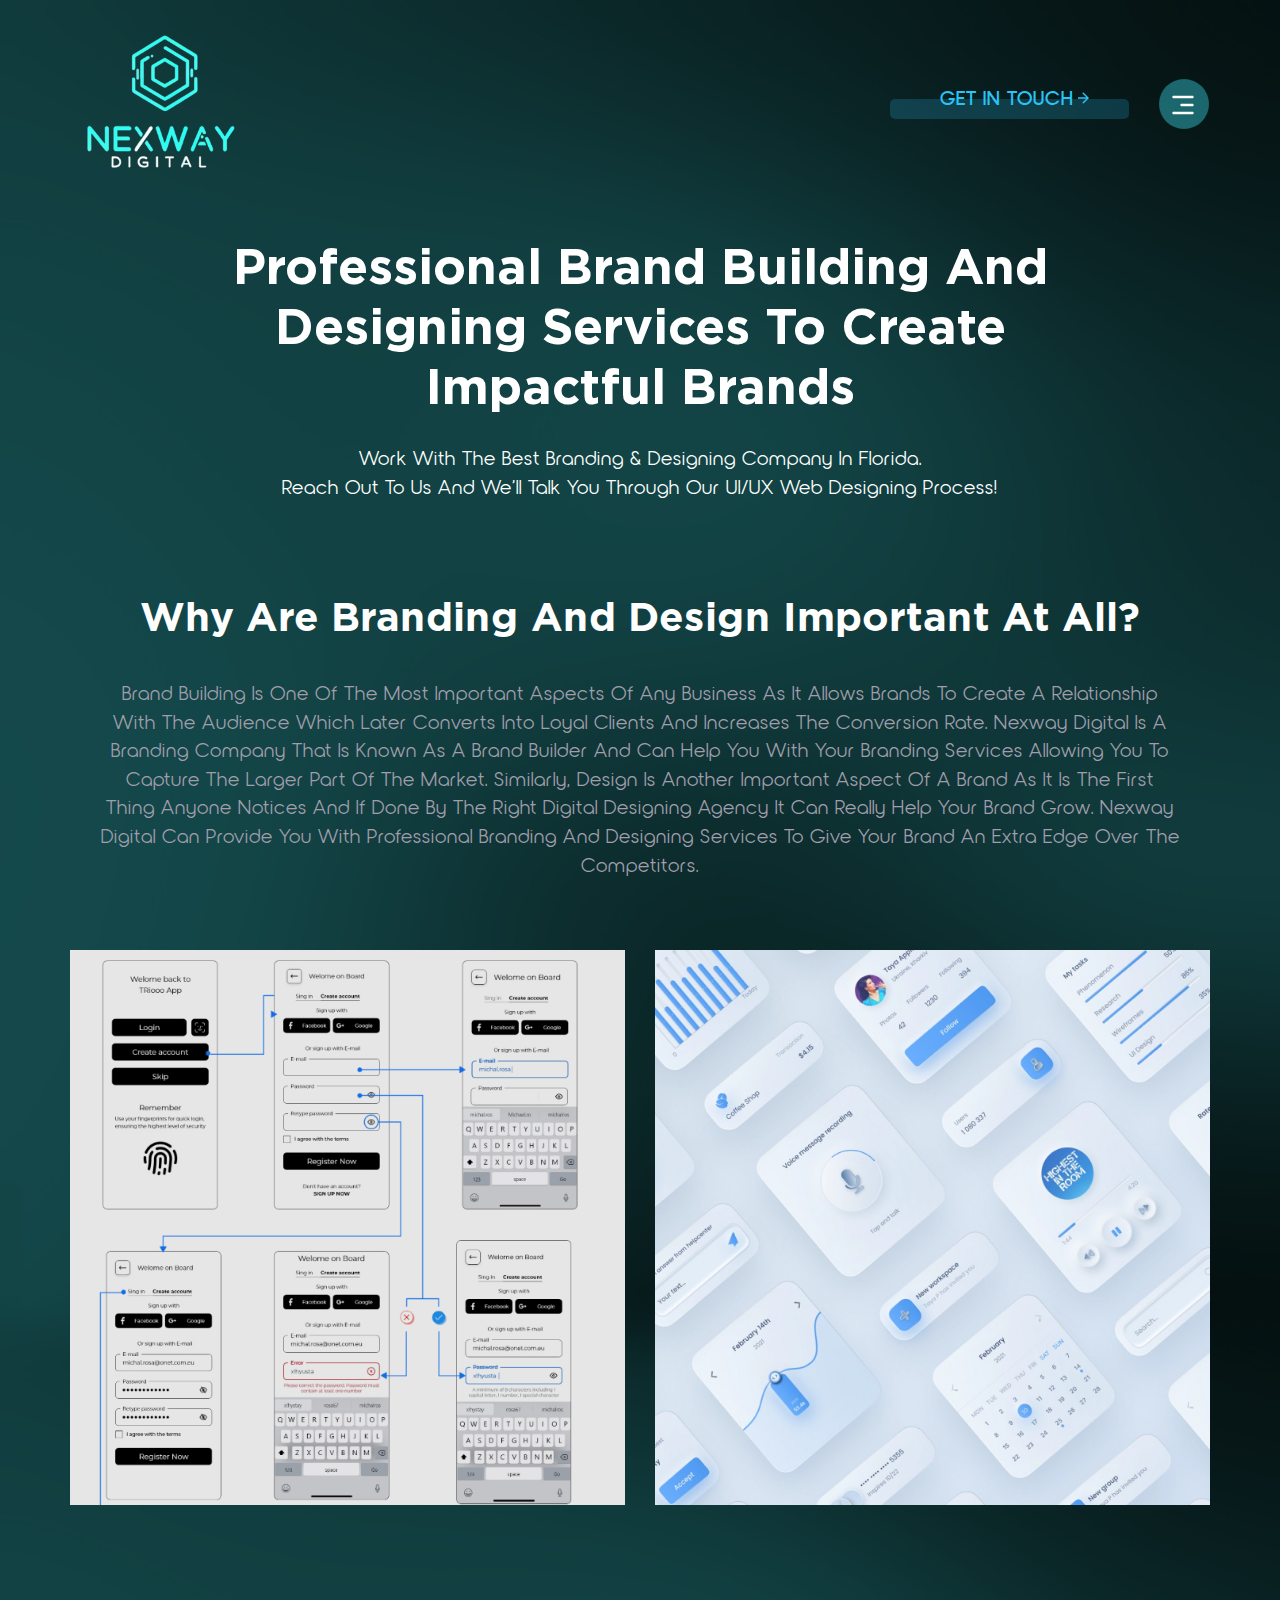
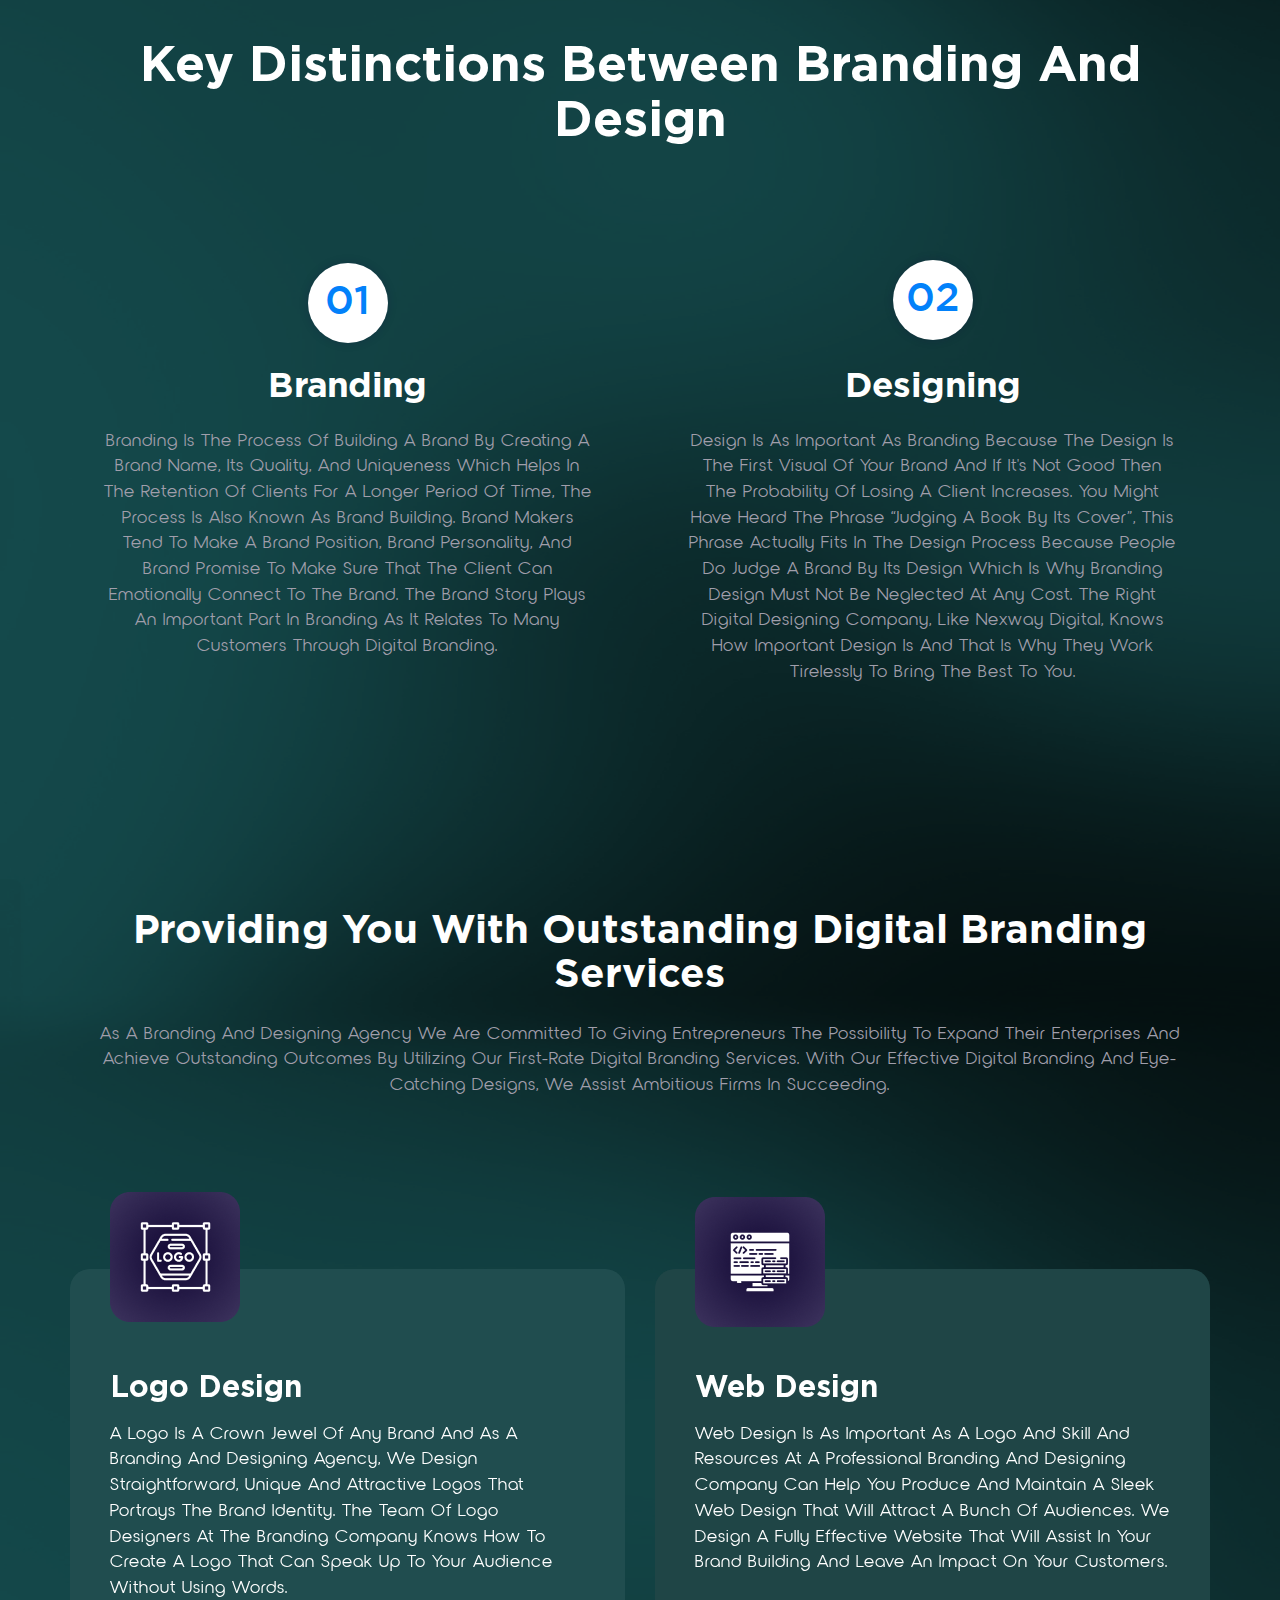
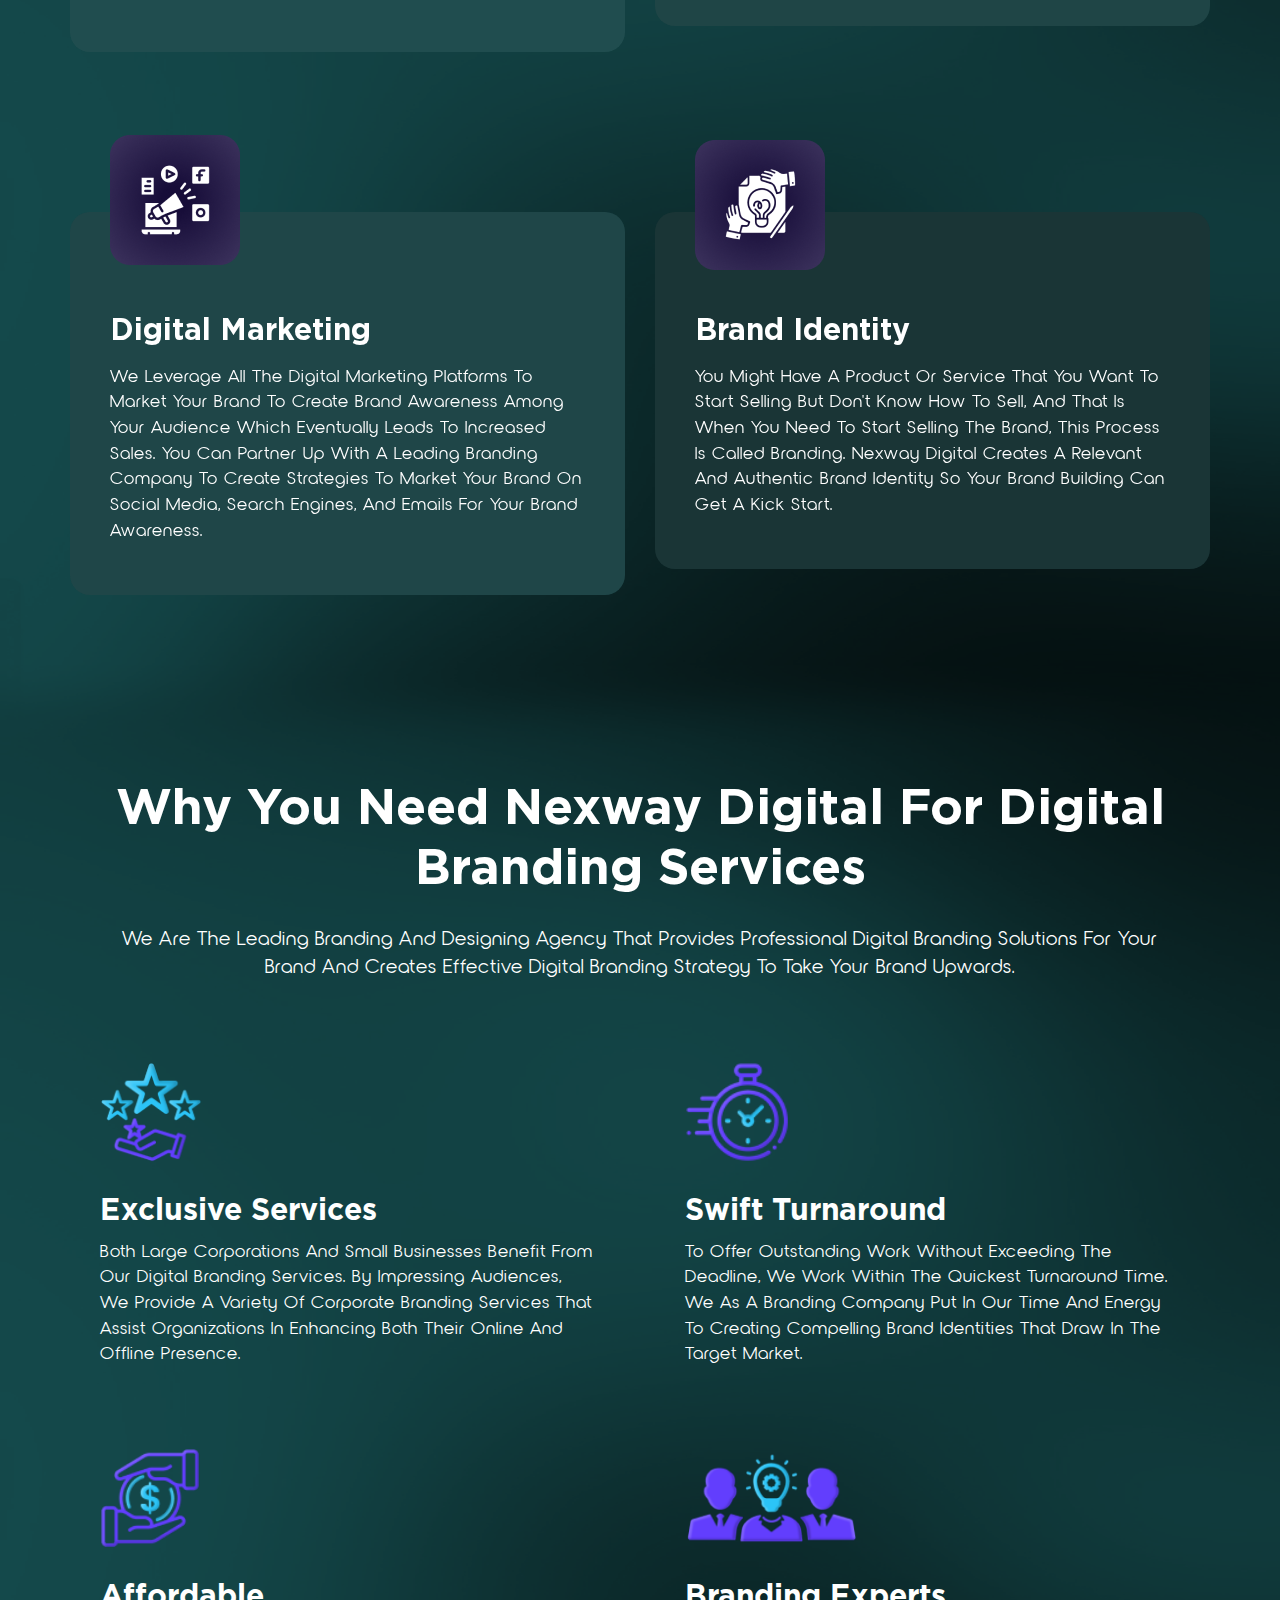
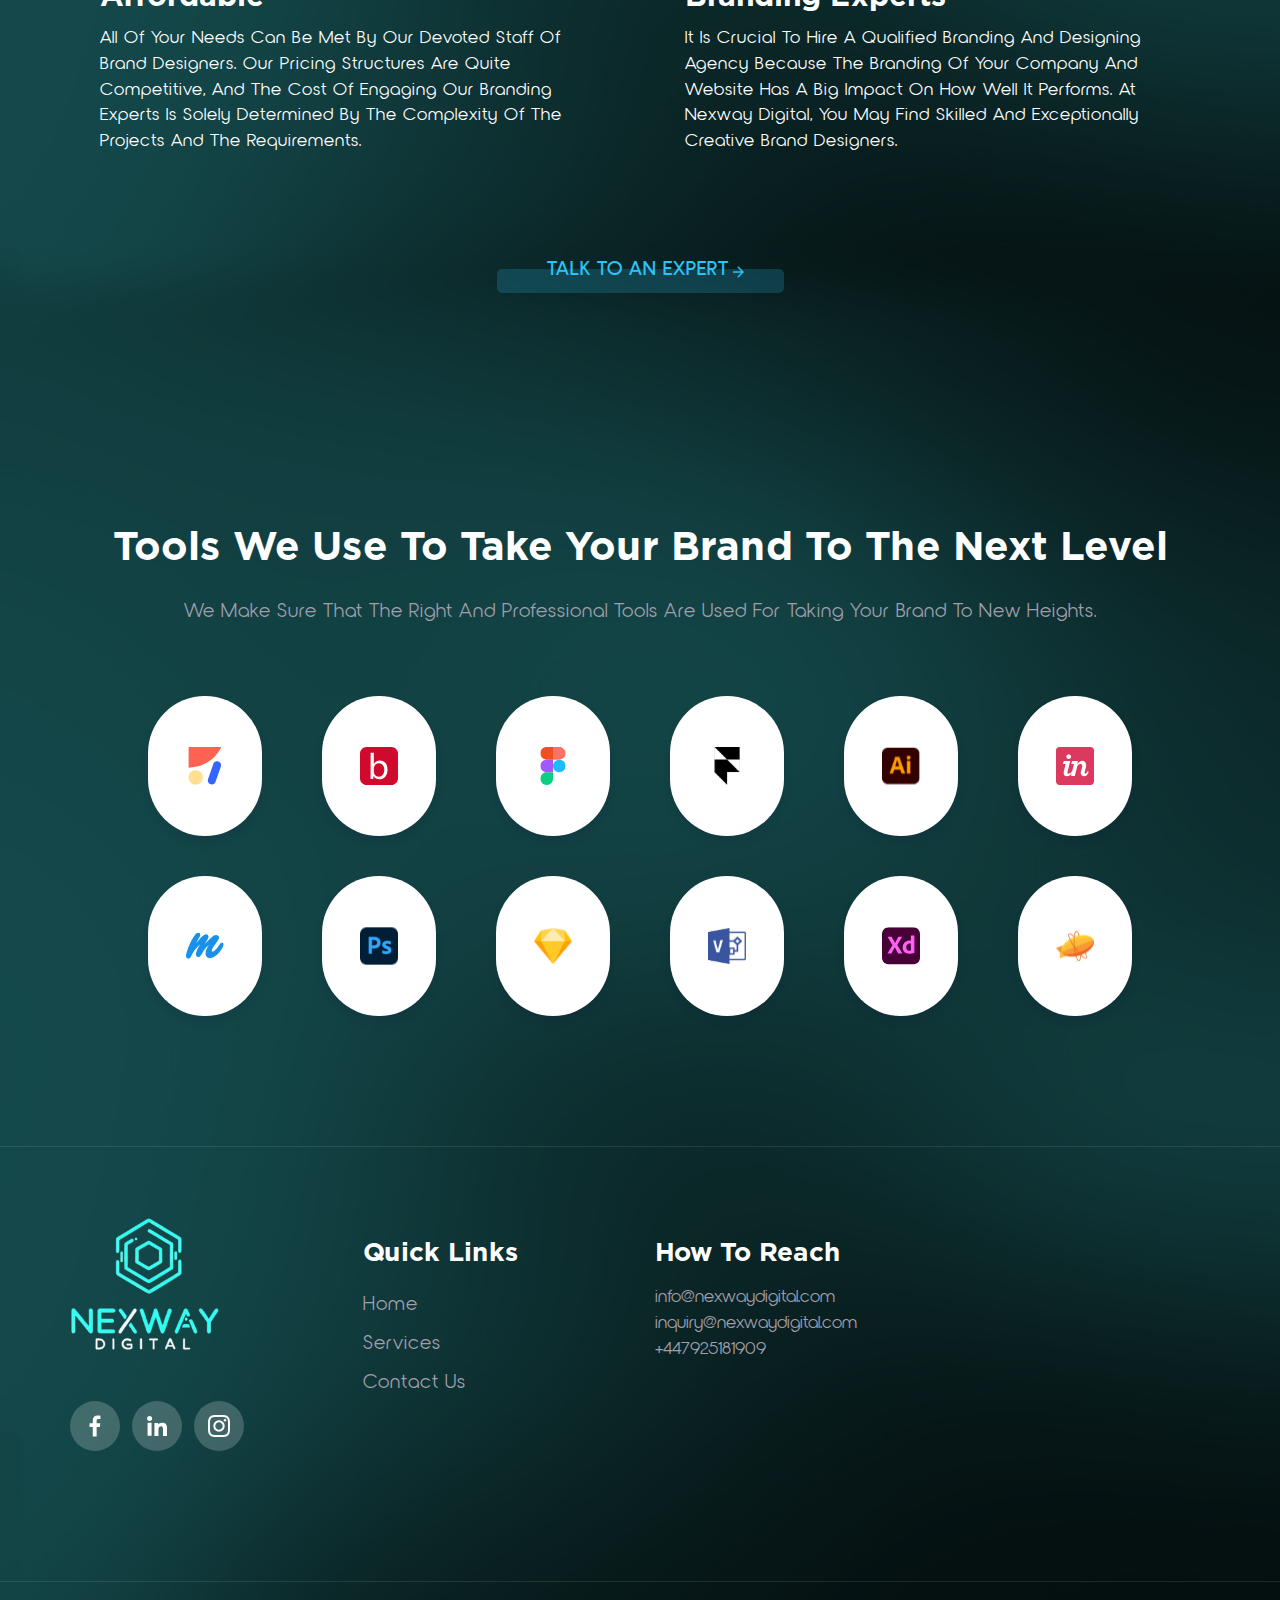
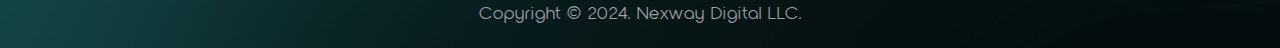
==== commit 925b6437: "some pages developed new" ====
--- a/branding-designing/index.html
+++ b/branding-designing/index.html
@@ -5,17 +5,17 @@
 <!-- Mirrored from www.designlayeragency.com/branding-designing/ by HTTrack Website Copier/3.x [XR&CO'2014], Tue, 12 Mar 2024 09:19:03 GMT -->
 <!-- Added by HTTrack --><meta http-equiv="content-type" content="text/html;charset=UTF-8" /><!-- /Added by HTTrack -->
 <head>
-  <title>Branding and Designing Services - Design Layer Agency</title>
+  <title>Branding and Designing Services - Nexway Digital</title>
   <meta name="description" content="Work with the best branding & designing company in Florida. Reach out to us and we’ll talk you through our UI/UX web designing process!">
   <meta charset="utf-8">
 <meta name="viewport" content="width=device-width,initial-scale=1">
 <meta http-equiv="X-UA-Compatible" content="IE=edge">
 <meta content="public">
-<meta name="copyright" content="Copyright 2022 © Design Layer Agency." />
+<meta name="copyright" content="Copyright 2022 © Nexway Digital." />
 <meta name="language" content="en">
 <meta name="format-detection" content="telephone=no">
 <meta property="og:type" content="website">
-<meta property="og:site_name" content="Design Layer Agency">
+<meta property="og:site_name" content="Nexway Digital">
 <meta name="geo.region" content="US-FL" />
 <meta name="geo.placename" content="Florida" />
 <meta name="geo.position" content="27.6648° N; 81.5158° W" />
@@ -51,8 +51,8 @@
 {
   "@context": "https://schema.org",
   "@type": "Organization",
-  "name": "Design Layer Agency",
-  "alternateName": "Design layer agency",
+  "name": "Nexway Digital",
+  "alternateName": "Nexway Digital",
   "url": "https://www.designlayeragency.com/",
   "logo": "https://www.designlayeragency.com/assets/images/logo.svg",
   "contactPoint": {
@@ -81,7 +81,7 @@
     <div class="container">
         <nav class="navbar navbar-default">
             <div class="navbar-header">
-                <a class="navbar-brand" href="index.html"><img src="../assets/images/nexway logo.png" class="main-logo"
+                <a class="navbar-brand" href="../index.html"><img src="../assets/images/nexway logo.png" class="main-logo"
                         alt="">
                 </a>
             </div>
@@ -147,7 +147,7 @@
       <div class="row">
         <div class="col-md-12">
           <h2>Why are branding and design important at all?</h2>
-          <p>Brand building is one of the most important aspects of any business as it allows brands to create a relationship with the audience which later converts into loyal clients and increases the conversion rate. Design Layer Agency is a branding company that is known as a brand builder and can help you with your branding services allowing you to capture the larger part of the market. Similarly, design is another important aspect of a brand as it is the first thing anyone notices and if done by the right digital designing agency it can really help your brand grow. Design Layer Agency can provide you with professional branding and designing services to give your brand an extra edge over the competitors. </p>
+          <p>Brand building is one of the most important aspects of any business as it allows brands to create a relationship with the audience which later converts into loyal clients and increases the conversion rate. Nexway Digital is a branding company that is known as a brand builder and can help you with your branding services allowing you to capture the larger part of the market. Similarly, design is another important aspect of a brand as it is the first thing anyone notices and if done by the right digital designing agency it can really help your brand grow. Nexway Digital can provide you with professional branding and designing services to give your brand an extra edge over the competitors. </p>
         </div>
       </div>
       <div class="row">
@@ -182,7 +182,7 @@
             </div>
             <div class="contnt">
               <h4>Designing</h4>
-              <p>Design is as important as branding because the design is the first visual of your brand and if it's not good then the probability of losing a client increases. You might have heard the phrase “judging a book by its cover”, this phrase actually fits in the design process because people do judge a brand by its design which is why branding design must not be neglected at any cost. The right digital designing company, like Design Layer Agency, knows how important design is and that is why they work tirelessly to bring the best to you.</p>
+              <p>Design is as important as branding because the design is the first visual of your brand and if it's not good then the probability of losing a client increases. You might have heard the phrase “judging a book by its cover”, this phrase actually fits in the design process because people do judge a brand by its design which is why branding design must not be neglected at any cost. The right digital designing company, like Nexway Digital, knows how important design is and that is why they work tirelessly to bring the best to you.</p>
             </div>
           </div>
         </div>
@@ -238,7 +238,7 @@
             </div>
             <div class="contnt">
               <h3>Brand Identity</h3>
-              <p>You might have a product or service that you want to start selling but don't know how to sell, and that is when you need to start selling the brand, this process is called branding. Design Layer Agency creates a relevant and authentic brand identity so your brand building can get a kick start. </p>
+              <p>You might have a product or service that you want to start selling but don't know how to sell, and that is when you need to start selling the brand, this process is called branding. Nexway Digital creates a relevant and authentic brand identity so your brand building can get a kick start. </p>
 
             </div>
           </div>
@@ -248,13 +248,13 @@
   </section>
   <section class="inner-service-secfive">
     <div class="hero-main-rp container">
-      <h2> Why You Need Design Layer Agency For Digital Branding Services</h2>
+      <h2> Why You Need Nexway Digital For Digital Branding Services</h2>
       <p>We are the leading branding and designing agency that provides professional digital branding solutions for your brand and creates effective digital branding strategy to take your brand upwards. </p>
       <div class="row">
         <div class="col-md-6">
           <div class="web-design-box">
             <div class="head">
-              <img src="../assets/images/exclusive.png" alt="design layer agency" class="lazy">
+              <img src="../assets/images/exclusive.png" alt="Nexway Digital" class="lazy">
             </div>
             <div class="contnt">
               <h3>Exclusive Services</h3>
@@ -293,7 +293,7 @@
             </div>
             <div class="contnt">
               <h3>Branding Experts</h3>
-              <p>It is crucial to hire a qualified branding and designing agency because the branding of your company and website has a big impact on how well it performs. At Design Layer Agency, you may find skilled and exceptionally creative brand designers.</p>
+              <p>It is crucial to hire a qualified branding and designing agency because the branding of your company and website has a big impact on how well it performs. At Nexway Digital, you may find skilled and exceptionally creative brand designers.</p>
             </div>
           </div>
         </div>
--- a/assets/css/style.css
+++ b/assets/css/style.css
@@ -567,6 +567,12 @@
     text-align: center;
     color: #A09EAB;
 }
+.width-100{
+    width: 100%;
+}
+.h-400{
+    height: 400px;
+}
 .services-home .text-blck span {
     font-style: normal;
     font-weight: bold;
@@ -581,7 +587,7 @@
     font-family: 'Nordeco';
     font-style: normal;
     font-size: 17px;
-    color: #A09EAB;
+    color: #f7f7f7;
     text-transform: capitalize;
 }
 .services-home {
